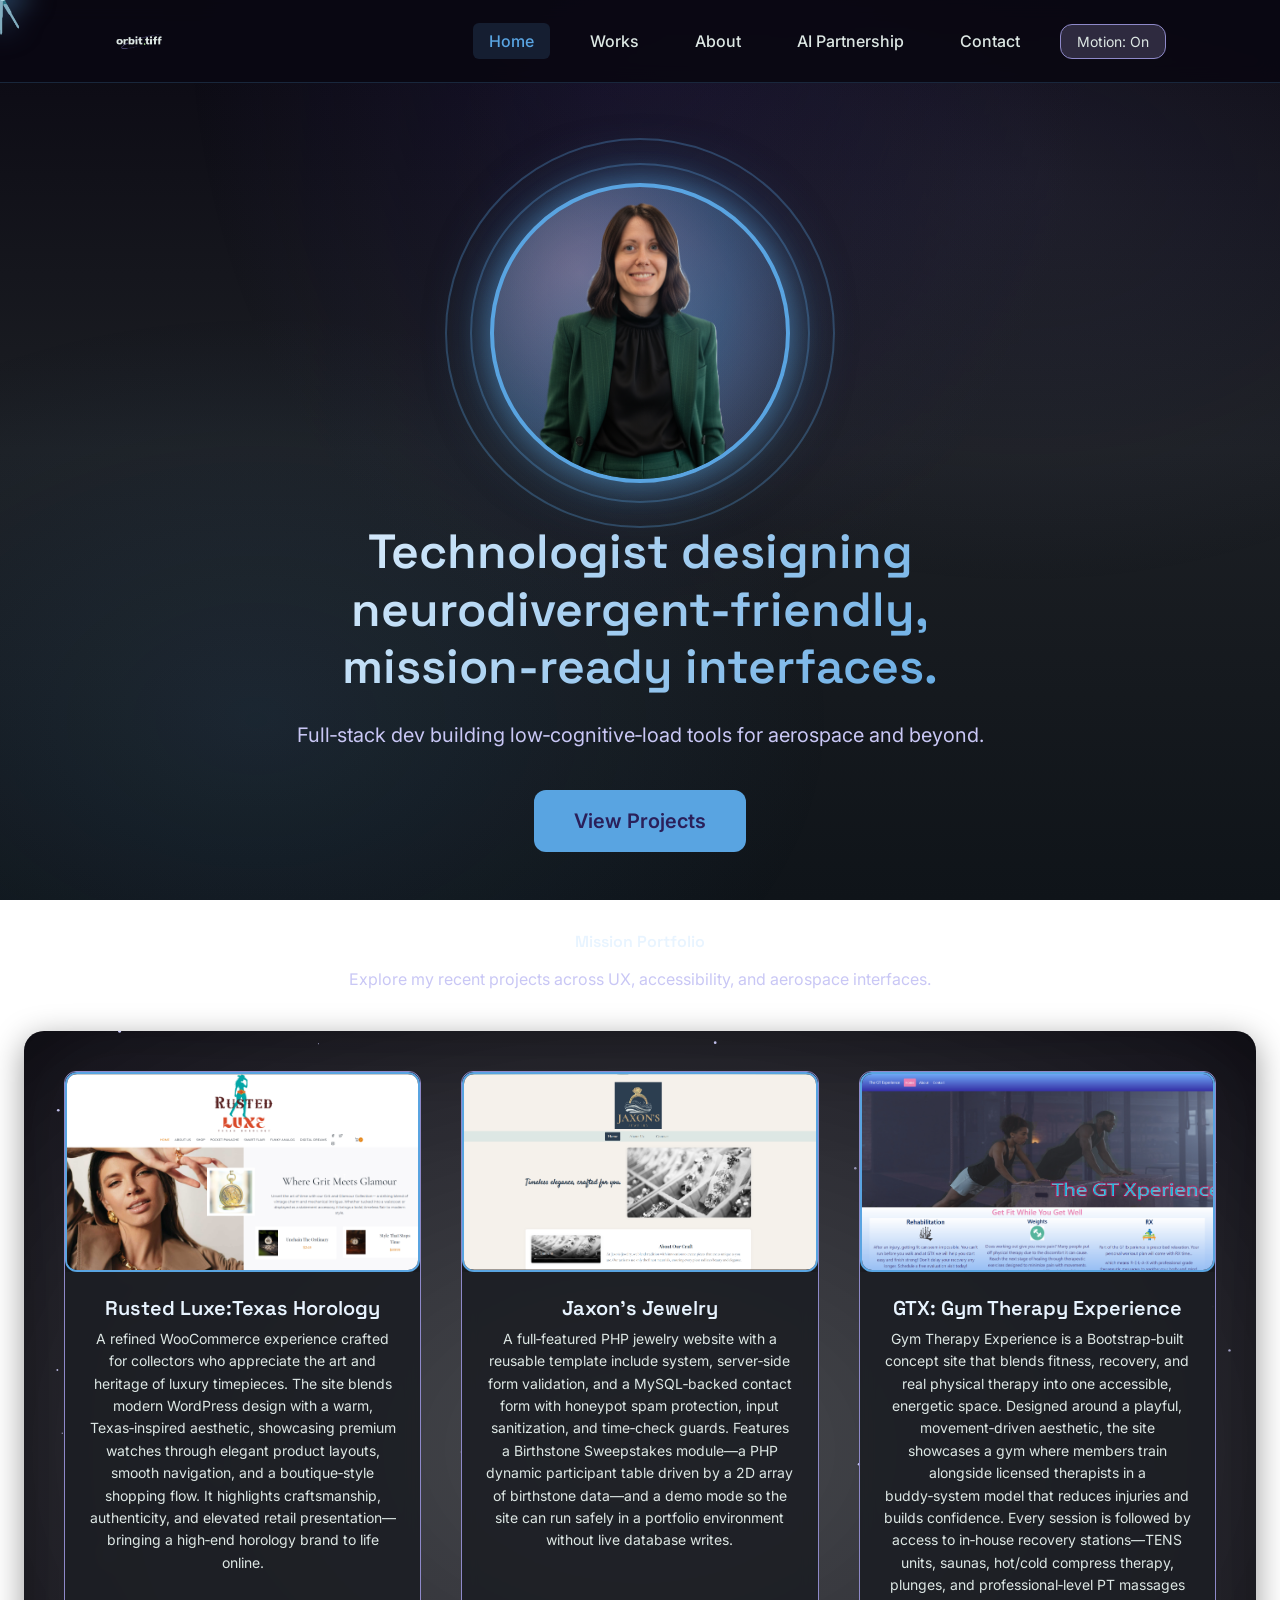
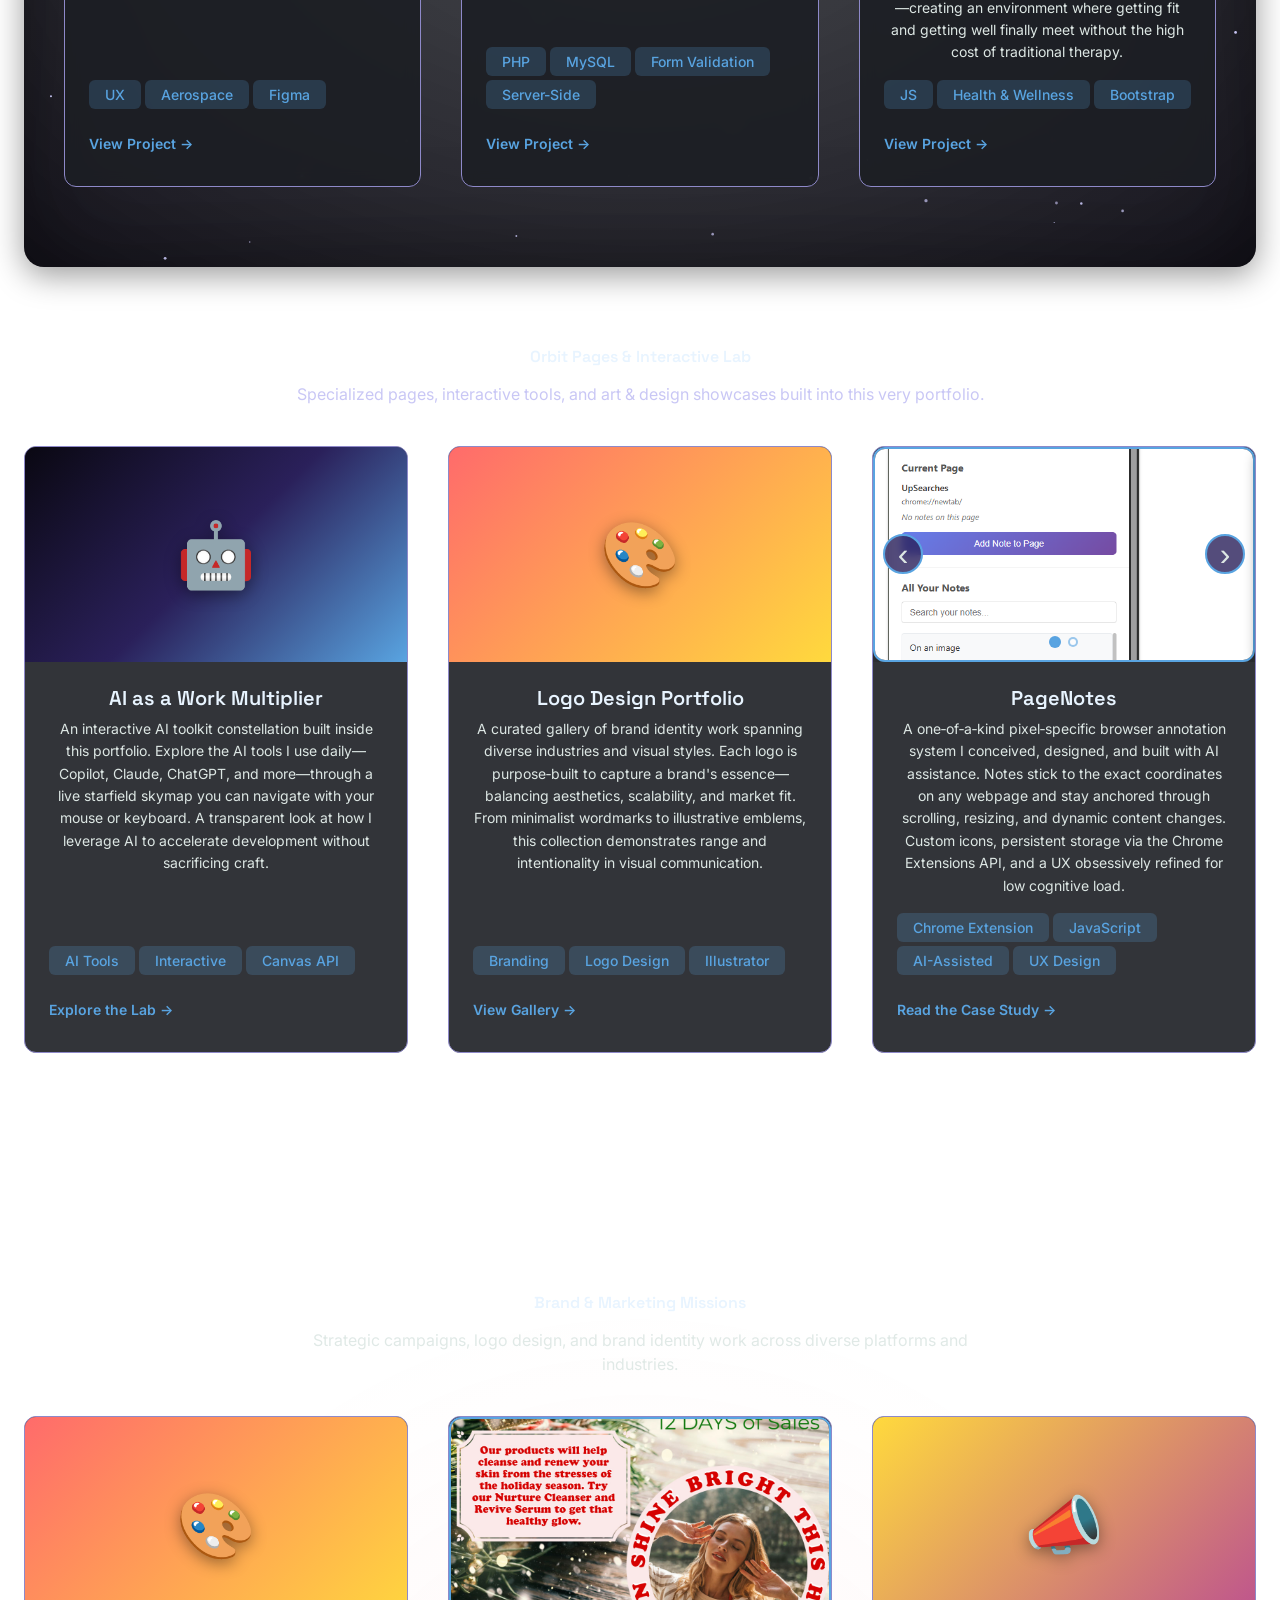
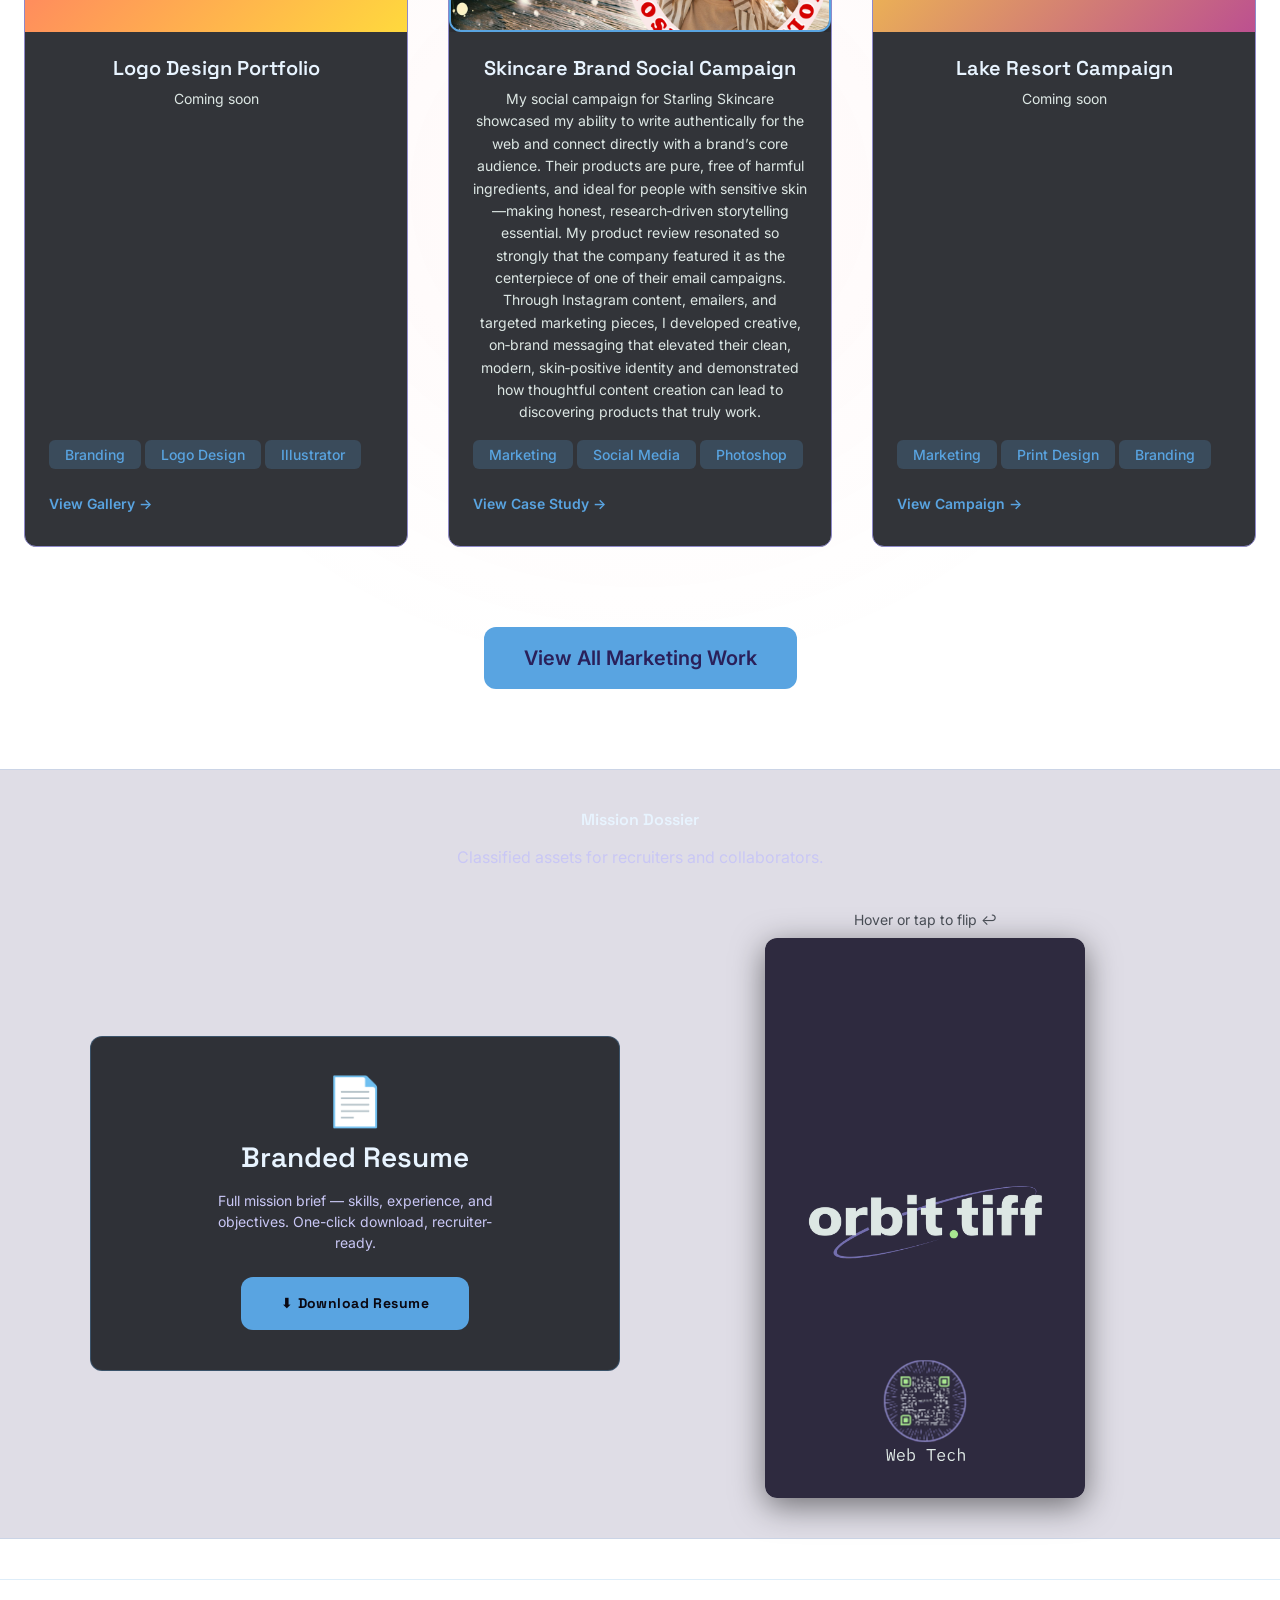
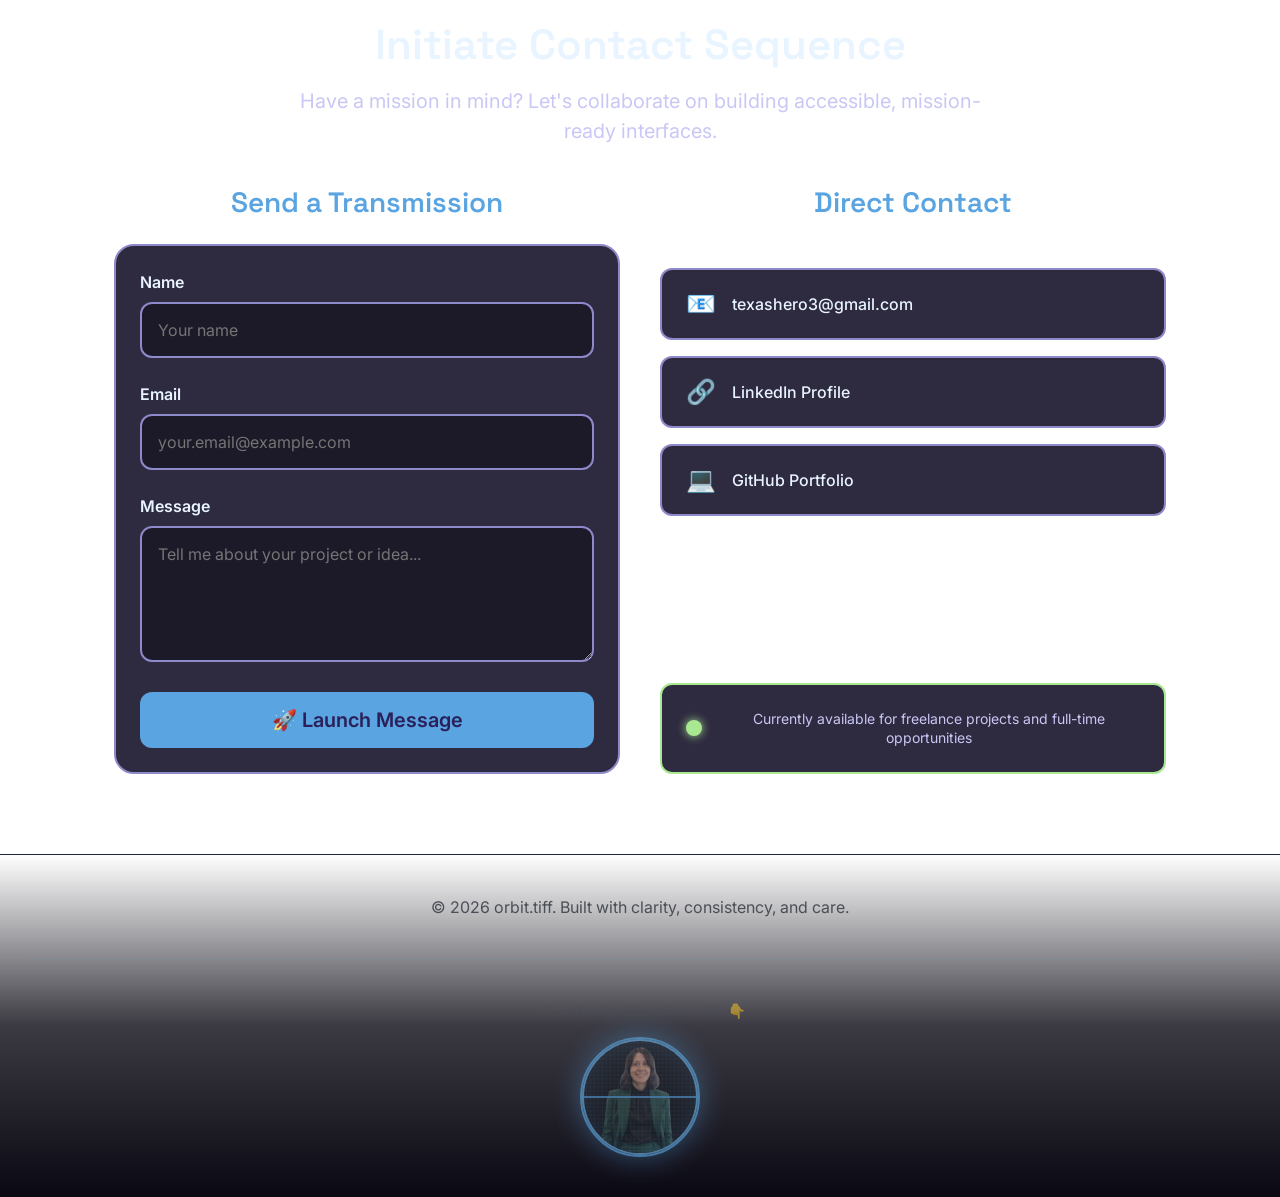
==== index.html @ e97f1795 "Update portfolio: add Jaxon's Jewelry, PageNotes carousel, Mission Dossier, resume & business card, " ====
<!DOCTYPE html>
<html lang="en">
<head>
  <meta charset="UTF-8">
  <meta name="viewport" content="width=device-width, initial-scale=1.0">
  <title>orbit.tiff - Neurodivergent Technologist & Full-Stack Developer</title>
  <meta name="description" content="Mission dashboard portfolio for a neurodivergent technologist designing calm, mission-ready interfaces.">
  
  <!-- Styles -->
  <link rel="stylesheet" href="styles.css">
  
  <!-- Google Fonts -->
  <link rel="preconnect" href="https://fonts.googleapis.com">
  <link rel="preconnect" href="https://fonts.gstatic.com" crossorigin>
  <link href="https://fonts.googleapis.com/css2?family=Inter:wght@400;500;600;700&family=Space+Grotesk:wght@500;600;700&display=swap" rel="stylesheet">
</head>
<body>
  
  <!-- HEADER & NAVIGATION -->
  <header class="site-header">
    <div class="header-container">
      <a href="index.html" class="site-logo">
        <img src="images/logo_transp.png" alt="orbit.tiff logo" class="site-logo-img">
      </a>
      
      <nav class="main-nav" role="navigation" aria-label="Main navigation">
        <ul>
          <li><a href="index.html" class="active">Home</a></li>
          <li><a href="works.html">Works</a></li>
          <li><a href="about.html">About</a></li>
          <li><a href="aiPartnership.html">AI Partnership</a></li>
          <li><a href="#contact">Contact</a></li>
          <li>
            <button class="motion-toggle" id="motionToggle" aria-label="Toggle motion effects">
              Motion: <span id="motionStatus">On</span>
            </button>
          </li>
        </ul>
      </nav>
    </div>
  </header>

  <!-- MAIN CONTENT -->
  <main>
    
    <!-- HERO SECTION -->
    <section class="hero">
      <button 
        class="profile-rocket profile-nebula" 
        id="profileRocket" 
        aria-label="Launch to About page"
        tabindex="0"
      >
        <div class="nebula-bg"></div>
        <div class="orbital-rings">
          <div class="ring ring-1"></div>
          <div class="ring ring-2"></div>
        </div>
        <img 
          src="images/profile_photo.png" 
          alt="orbit.tiff profile" 
          class="profile-image"
        >
      </button>
      
      <h1>Technologist designing neurodivergent-friendly, mission‑ready interfaces.</h1>
      
      <p class="hero-tagline">
        Full‑stack dev building low‑cognitive‑load tools for aerospace and beyond.
      </p>
      
      <a href="#projects" class="cta-button">View Projects</a>
    </section>

    <!-- ROCKET LAUNCH OVERLAY -->
    <div class="launch-overlay" id="launchOverlay" role="dialog" aria-live="polite">
      <div class="mission-patch" id="missionPatch">
        <img src="images/profile_photo.png" alt="Mission patch">
        <div class="rocket-icon">🚀</div>
      </div>
      <div class="countdown-text" id="countdownText">T-minus 5</div>
      <p class="launch-message">Launching to About page...</p>
      <button class="abort-button" id="abortButton" aria-label="Abort launch">
        Abort Launch
      </button>
    </div>

    <!-- PROJECTS SECTION -->
    <section class="projects-section" id="projects">
      <div class="main-content">
        <h2 class="section-title">Mission Portfolio</h2>
        <p class="section-intro">Explore my recent projects across UX, accessibility, and aerospace interfaces.</p>

        <div class="projects-starfield-container">
          <canvas id="starfield-canvas" aria-hidden="true"></canvas>
          
          <div class="projects-grid" role="region" aria-label="Project gallery">
            
            <!-- Project Card 1 -->
            <article class="project-card">
              <div class="project-image-wrapper">
                <a href="https://txdevart.com" target="_blank" rel="noopener noreferrer" aria-label="Visit Rusted Luxe website">
                  <img src="images/projects/rustedLuxe.png" alt="Rusted Luxe Texas Horology website preview" class="project-image">
                </a>
              </div>
              <div class="project-content">
                <h3>Rusted Luxe:Texas Horology </h3>
                <p>A refined WooCommerce experience crafted for collectors who appreciate the art and heritage of luxury timepieces. The site blends modern WordPress design with a warm, Texas‑inspired aesthetic, showcasing premium watches through elegant product layouts, smooth navigation, and a boutique‑style shopping flow. It highlights craftsmanship, authenticity, and elevated retail presentation—bringing a high‑end horology brand to life online.</p>
                <div class="project-tags">
                  <span class="tag">UX</span>
                  <span class="tag">Aerospace</span>
                  <span class="tag">Figma</span>
                </div>
                <a href="https://txdevart.com" class="project-link" target="_blank" rel="noopener noreferrer">View Project →</a>
              </div>
            </article>

            <!-- Project Card 2: Jaxon's Jewelry (JJ) -->
            <!-- TODO: Replace placeholder with screenshot → images/projects/jaxonsJewelry.png once available -->
         
            <article class="project-card">
              <div class="project-image-wrapper">
                <a href="https://txdevart.com/jaxons_jewelry/" target="_blank" rel="noopener noreferrer" aria-label="Visit Jaxon's Jewelry website">
                  <img src="images/projects/jaxons.png" alt="Jaxon's Jewelry website preview" class="project-image">
                </a>
              </div>
              <div class="project-content">
                <h3>Jaxon's Jewelry</h3>
                <p>A full‑featured PHP jewelry website with a reusable template include system, server‑side form validation, and a MySQL‑backed contact form with honeypot spam protection, input sanitization, and time‑check guards. Features a Birthstone Sweepstakes module—a PHP dynamic participant table driven by a 2D array of birthstone data—and a demo mode so the site can run safely in a portfolio environment without live database writes.</p>
                <div class="project-tags">
                  <span class="tag">PHP</span>
                  <span class="tag">MySQL</span>
                  <span class="tag">Form Validation</span>
                  <span class="tag">Server-Side</span>
                </div>
                <a href="https://txdevart.com/jaxons_jewelry/" class="project-link" target="_blank" rel="noopener noreferrer">View Project →</a>
              </div>
            </article>

            <!-- Project Card 3 -->
            <article class="project-card">
              <div class="project-image-wrapper">
                <a href="https://txdevart.com/gym_therapy_experience/" target="_blank" rel="noopener noreferrer" aria-label="Visit GTX Gym Therapy Experience website">
                  <img src="images/projects/GTX.png" alt="GTX Gym Therapy Experience website preview" class="project-image">
                </a>
              </div>
              <div class="project-content">
                <h3>GTX: Gym Therapy Experience</h3>
                <p>Gym Therapy Experience is a Bootstrap‑built concept site that blends fitness, recovery, and real physical therapy into one accessible, energetic space. Designed around a playful, movement‑driven aesthetic, the site showcases a gym where members train alongside licensed therapists in a buddy‑system model that reduces injuries and builds confidence. Every session is followed by access to in‑house recovery stations—TENS units, saunas, hot/cold compress therapy, plunges, and professional‑level PT massages—creating an environment where getting fit and getting well finally meet without the high cost of traditional therapy.</p>
                <div class="project-tags">
                  <span class="tag">JS</span>
                  <span class="tag">Health & Wellness</span>
                  <span class="tag">Bootstrap</span>
                </div>
                <a href="https://txdevart.com/gym_therapy_experience/" class="project-link" target="_blank" rel="noopener noreferrer">View Project →</a>
              </div>
            </article>

          </div>
        </div>
      </div>
    </section>

    <!-- ORBIT PAGES & INTERACTIVE LAB SECTION -->
    <section class="projects-section orbit-pages-section" id="orbit-pages">
      <div class="main-content">
        <h2 class="section-title">Orbit Pages & Interactive Lab</h2>
        <p class="section-intro">Specialized pages, interactive tools, and art & design showcases built into this very portfolio.</p>

        <div class="projects-grid" role="region" aria-label="Orbit pages and interactive features">

          <!-- Orbit Card 1: AI Partnership -->
          <article class="project-card">
            <div class="project-image-wrapper">
              <a href="aiPartnership.html" aria-label="Explore the AI Partnership page">
                <div class="project-placeholder" style="background: linear-gradient(135deg, #0a0812 0%, #2a205a 50%, #59a4e1 100%);">
                  <span class="placeholder-icon">🤖</span>
                </div>
              </a>
            </div>
            <div class="project-content">
              <h3>AI as a Work Multiplier</h3>
              <p>An interactive AI toolkit constellation built inside this portfolio. Explore the AI tools I use daily—Copilot, Claude, ChatGPT, and more—through a live starfield skymap you can navigate with your mouse or keyboard. A transparent look at how I leverage AI to accelerate development without sacrificing craft.</p>
              <div class="project-tags">
                <span class="tag">AI Tools</span>
                <span class="tag">Interactive</span>
                <span class="tag">Canvas API</span>
              </div>
              <a href="aiPartnership.html" class="project-link">Explore the Lab →</a>
            </div>
          </article>

          <!-- Orbit Card 2: Logo Design Gallery -->
          <article class="project-card">
            <div class="project-image-wrapper">
              <a href="logo-gallery.html" aria-label="View Logo Design Portfolio">
                <div class="project-placeholder" style="background: linear-gradient(135deg, #FF6B6B 0%, #FFD93D 100%);">
                  <span class="placeholder-icon">🎨</span>
                </div>
              </a>
            </div>
            <div class="project-content">
              <h3>Logo Design Portfolio</h3>
              <p>A curated gallery of brand identity work spanning diverse industries and visual styles. Each logo is purpose‑built to capture a brand's essence—balancing aesthetics, scalability, and market fit. From minimalist wordmarks to illustrative emblems, this collection demonstrates range and intentionality in visual communication.</p>
              <div class="project-tags">
                <span class="tag">Branding</span>
                <span class="tag">Logo Design</span>
                <span class="tag">Illustrator</span>
              </div>
              <a href="logo-gallery.html" class="project-link">View Gallery →</a>
            </div>
          </article>

          <!-- Orbit Card 3: PageNotes Browser Extension -->
          <article class="project-card">
            <div class="project-image-wrapper">
              <div class="project-carousel" data-carousel="pagenotes">
                <div class="carousel-track">
                  <img src="images/projects/pageNotes.png" alt="PageNotes extension shown active on a webpage" class="project-image">
                  <img src="images/projects/pageNotes2.png" alt="Close-up of a PageNotes sticky annotation icon pinned to a specific location on a page" class="project-image">
                </div>
                <button class="carousel-btn carousel-prev" aria-label="Previous image">‹</button>
                <button class="carousel-btn carousel-next" aria-label="Next image">›</button>
                <div class="carousel-dots">
                  <button class="carousel-dot active" aria-label="Image 1"></button>
                  <button class="carousel-dot" aria-label="Image 2"></button>
                </div>
              </div>
            </div>
            <div class="project-content">
              <h3>PageNotes</h3>
              <p>A one‑of‑a‑kind pixel‑specific browser annotation system I conceived, designed, and built with AI assistance. Notes stick to the exact coordinates on any webpage and stay anchored through scrolling, resizing, and dynamic content changes. Custom icons, persistent storage via the Chrome Extensions API, and a UX obsessively refined for low cognitive load.</p>
              <div class="project-tags">
                <span class="tag">Chrome Extension</span>
                <span class="tag">JavaScript</span>
                <span class="tag">AI-Assisted</span>
                <span class="tag">UX Design</span>
              </div>
              <a href="aiPartnership.html#pagenotes" class="project-link">Read the Case Study →</a>
            </div>
          </article>

        </div>
      </div>
    </section>

    <!-- BRAND & MARKETING MISSIONS SECTION -->
    <section class="projects-section marketing-section" id="marketing">
      <div class="main-content">
        <h2 class="section-title">Brand & Marketing Missions</h2>
        <p class="section-intro">Strategic campaigns, logo design, and brand identity work across diverse platforms and industries.</p>

        <div class="projects-grid" role="region" aria-label="Marketing project showcase">
          
          <!-- Marketing Featured Card 1: Logo Portfolio -->
          <article class="project-card">
            <div class="project-image-wrapper">
              <div class="project-placeholder" style="background: linear-gradient(135deg, #FF6B6B 0%, #FFD93D 100%);">
                <span class="placeholder-icon">🎨</span>
              </div>
            </div>
            <div class="project-content">
              <h3>Logo Design Portfolio</h3>
              <p>Coming soon</p>
              <div class="project-tags">
                <span class="tag">Branding</span>
                <span class="tag">Logo Design</span>
                <span class="tag">Illustrator</span>
              </div>
              <a href="logo-gallery.html" class="project-link">View Gallery →</a>
            </div>
          </article>

          <!-- Marketing Featured Card 2: Skincare Campaign -->
          <article class="project-card">
            <div class="project-image-wrapper">
              <img src="images/marketing/starling.jpg" alt="Skincare Brand Social Campaign preview" class="project-image">
            </div>
            <div class="project-content">
              <h3>Skincare Brand Social Campaign</h3>
              <p>My social campaign for Starling Skincare showcased my ability to write authentically for the web and connect directly with a brand’s core audience. Their products are pure, free of harmful ingredients, and ideal for people with sensitive skin—making honest, research‑driven storytelling essential. My product review resonated so strongly that the company featured it as the centerpiece of one of their email campaigns. Through Instagram content, emailers, and targeted marketing pieces, I developed creative, on‑brand messaging that elevated their clean, modern, skin‑positive identity and demonstrated how thoughtful content creation can lead to discovering products that truly work.
</p>
              <div class="project-tags">
                <span class="tag">Marketing</span>
                <span class="tag">Social Media</span>
                <span class="tag">Photoshop</span>
              </div>
              <a href="works.html#marketing" class="project-link">View Case Study →</a>
            </div>
          </article>

          <!-- Marketing Featured Card 3: Lake Resort Campaign -->
          <article class="project-card">
            <div class="project-image-wrapper">
              <div class="project-placeholder" style="background: linear-gradient(135deg, #FFD93D 0%, #BC5090 100%);">
                <span class="placeholder-icon">📣</span>
              </div>
            </div>
            <div class="project-content">
              <h3>Lake Resort Campaign</h3>
              <p>Coming soon</p>
              <div class="project-tags">
                <span class="tag">Marketing</span>
                <span class="tag">Print Design</span>
                <span class="tag">Branding</span>
              </div>
              <a href="works.html#marketing" class="project-link">View Campaign →</a>
            </div>
          </article>

        </div>

        <div style="text-align: center; margin-top: var(--space-xl);">
          <a href="works.html#marketing" class="cta-button">View All Marketing Work</a>
        </div>
      </div>
    </section>

    <!-- MISSION DOSSIER SECTION -->
    <section class="dossier-section" id="dossier" aria-label="Mission Dossier">
      <div class="dossier-container">
        <h2 class="section-title">Mission Dossier</h2>
        <p class="section-intro">Classified assets for recruiters and collaborators.</p>

        <div class="dossier-grid">

          <!-- Resume Download Card -->
          <div class="dossier-card resume-card">
            <div class="dossier-card-inner">
              <span class="dossier-icon" aria-hidden="true">📄</span>
              <h3>Branded Resume</h3>
              <p>Full mission brief — skills, experience, and objectives. One-click download, recruiter-ready.</p>
              <a
                href="t_morgan_branded_resume.pdf"
                download="T_Morgan_Resume.pdf"
                class="dossier-download-btn"
                aria-label="Download T. Morgan branded resume PDF"
              >
                ⬇ Download Resume
              </a>
            </div>
          </div>

          <!-- Business Card Flip Card -->
          <div class="dossier-card biz-card-wrapper" aria-label="Business card — hover or tap to flip">
            <p class="flip-hint">Hover or tap to flip ↩</p>
            <div class="biz-flip-card" tabindex="0" role="img" aria-label="orbit.tiff business card, front and back">
              <div class="biz-flip-inner">
                <div class="biz-flip-front">
                  <img src="images/front_busiCard.svg" alt="Business card front — orbit.tiff branding" class="biz-card-img">
                </div>
                <div class="biz-flip-back">
                  <img src="images/back_busiCard.svg" alt="Business card back — contact details" class="biz-card-img">
                </div>
              </div>
            </div>
          </div>

        </div>
      </div>
    </section>

    <!-- CONTACT SECTION -->
    <section class="contact-section" id="contact">
      <div class="contact-container">
        <h2>Initiate Contact Sequence</h2>
        <p class="contact-intro">
          Have a mission in mind? Let's collaborate on building accessible, mission-ready interfaces.
        </p>

        <div class="contact-methods">
          <!-- Contact Form -->
          <div class="contact-form-wrapper">
            <h3>Send a Transmission</h3>
            <form class="contact-form" id="contactForm">
              <div class="form-group">
                <label for="name">Name</label>
                <input 
                  type="text" 
                  id="name" 
                  name="name" 
                  required 
                  placeholder="Your name"
                  aria-required="true"
                >
              </div>

              <div class="form-group">
                <label for="email">Email</label>
                <input 
                  type="email" 
                  id="email" 
                  name="email" 
                  required 
                  placeholder="your.email@example.com"
                  aria-required="true"
                >
              </div>

              <div class="form-group">
                <label for="message">Message</label>
                <textarea 
                  id="message" 
                  name="message" 
                  rows="5" 
                  required 
                  placeholder="Tell me about your project or idea..."
                  aria-required="true"
                ></textarea>
              </div>

              <button type="submit" class="contact-submit">
                🚀 Launch Message
              </button>
            </form>
          </div>

          <!-- Direct Contact -->
          <div class="contact-direct">
            <h3>Direct Contact</h3>
            <div class="contact-links">
              <a href="mailto:texashero3@gmail.com" class="contact-link">
                <span class="contact-icon">📧</span>
                <span class="contact-label">texashero3@gmail.com</span>
              </a>
              <a href="https://www.linkedin.com/in/tiffanymorganhill" class="contact-link" target="_blank" rel="noopener">
                <span class="contact-icon">🔗</span>
                <span class="contact-label">LinkedIn Profile</span>
              </a>
              <a href="https://github.com/TiffanyApril-Dev/" class="contact-link" target="_blank" rel="noopener">
                <span class="contact-icon">💻</span>
                <span class="contact-label">GitHub Portfolio</span>
              </a>
            </div>

            <div class="availability-status">
              <div class="status-indicator"></div>
              <p>Currently available for freelance projects and full-time opportunities</p>
            </div>
          </div>
        </div>
      </div>
    </section>

    <!-- TELESCOPE FOLLOWER -->
    <div class="telescope-follower" id="telescopeFollower" aria-hidden="true">
      🔭
    </div>

    <!-- PROJECT CARD POPUP -->
    <div class="popup-overlay" id="popupOverlay"></div>
    <div class="project-card-popup" id="projectCardPopup" role="dialog" aria-modal="true">
      <button class="popup-close" id="popupClose" aria-label="Close popup">×</button>
      <span class="popup-icon" id="popupIcon">🚀</span>
      <h2 class="popup-title" id="popupTitle">Project Title</h2>
      <p class="popup-meta" id="popupMeta">Role • Timeline</p>
      <p class="popup-description" id="popupDescription">Project description goes here.</p>
      <div class="popup-tags" id="popupTags"></div>
      <a href="#" class="popup-cta" id="popupCTA">View Full Case Study →</a>
    </div>

  </main>

  <!-- FOOTER -->
  <footer class="site-footer">
    <p>&copy; 2026 orbit.tiff. Built with clarity, consistency, and care.</p>
    
    <!-- Easter Egg: Holographic Profile -->
    <div class="easter-egg-container">
      <p class="easter-egg-hint">click the signal to take a ride 👇</p>
      <button 
        class="profile-rocket profile-hologram easter-egg-profile" 
        id="easterEggProfile"
        aria-label="Hidden holographic profile"
        title="Holographic mode activated"
      >
        <div class="holo-grid"></div>
        <div class="scan-lines"></div>
        <img src="images/profile_photo.png" alt="orbit.tiff holographic mode" class="profile-image">
        <div class="holo-glitch"></div>
      </button>
    </div>
  </footer>

  <!-- JavaScript -->
  <script src="script.js"></script>
  
</body>
</html>
---- styles.css ----
/* ===========================================
   ORBIT.TIFF PORTFOLIO - MAIN STYLES
   Mission Dashboard Theme
   =========================================== */

/* --- DESIGN TOKENS (CSS Custom Properties) --- */
:root {
  /* Colors */
  --color-bg: #2a205a;
  --color-bg-secondary: #2e2a3f;
  --color-surface: #2e2a3f;
  --color-text: #dde7e4;
  --color-text-muted: #4a4f57;
  --color-accent-primary: #59a4e1;
  --color-accent-secondary: #8e89c9;
  --color-starlight: #c9c7f5;
  --color-highlight: #e8f4ff;
  --color-pop-success: #a8e890;
  --color-pop-attention: #c9ff7a;

  /* Typography */
  --font-body: Inter, system-ui, -apple-system, 'Segoe UI', Roboto, 'Helvetica Neue', Arial, sans-serif;
  --font-heading: 'Space Grotesk', 'Sora', Inter, system-ui, sans-serif;
  --font-size-body: 16px;
  --font-size-sm: 14px;
  --font-size-lg: 20px;
  --font-size-h1: 48px;
  --font-size-h2: 42px;
  --font-size-h3: 28px;
  --line-height-body: 1.5;
  --line-height-heading: 1.2;

  /* Spacing */
  --space-xs: 4px;
  --space-sm: 8px;
  --space-md: 16px;
  --space-lg: 24px;
  --space-xl: 40px;

  /* Border Radius */
  --radius-sm: 6px;
  --radius-md: 12px;
  --radius-lg: 20px;
  /* Motion */
  --duration-fast: 150ms;
  --duration-medium: 300ms;

  /* Layout */
  --max-content-width: 1100px;
}

/* --- RESET & BASE STYLES --- */
*, *::before, *::after {
  box-sizing: border-box;
  margin: 0;
  padding: 0;
}

html {
  font-size: 16px;
  scroll-behavior: smooth;
}

body {
  font-family: var(--font-body);
  font-size: var(--font-size-body);
  line-height: var(--line-height-body);
  color: var(--color-text);
  background: linear-gradient(180deg, #0a0812 0%, #1c1f24 50%, #0f1419 100%);
  background-attachment: fixed;
  min-height: 100vh;
  overflow-x: hidden;
  position: relative;
}

body::before {
  content: '';
  position: fixed;
  top: 0;
  left: 0;
  width: 100%;
  height: 100%;
  background: radial-gradient(ellipse at center top, rgba(42, 32, 90, 0.3) 0%, transparent 50%),
              radial-gradient(ellipse at 20% 80%, rgba(89, 164, 225, 0.1) 0%, transparent 40%),
              radial-gradient(ellipse at 80% 20%, rgba(142, 137, 201, 0.1) 0%, transparent 40%);
  pointer-events: none;
  z-index: -1;
}

/* --- TYPOGRAPHY --- */
h1, h2, h3, h4, h5, h6 {
  text-align: center;
  font-family: var(--font-heading);
  line-height: var(--line-height-heading);
  font-weight: 600;
  margin-bottom: var(--space-md);
}

h1 { font-size: var(--font-size-h1); }
h2 { font-size: var(--font-size-h2); }
h3 { font-size: var(--font-size-h3); }

p {
  text-align: center;
  margin-bottom: var(--space-md);
}
.hero-tagline {
  font-size: var(--font-size-lg);
  color: var(--color-starlight);
  max-width: 700px;
  margin: 0 auto var(--space-xl);  /* Changed from just margin-bottom */
}

a {
  color: var(--color-accent-primary);
  text-decoration: none;
  transition: color var(--duration-fast) ease;
}

a:hover {
  color: var(--color-highlight);
}

a:focus-visible {
  outline: 2px solid var(--color-accent-primary);
  outline-offset: 4px;
  border-radius: var(--radius-sm);
}

/* --- HEADER & NAVIGATION --- */
.site-header {
  position: sticky;
  top: 0;
  z-index: 100;
  background: rgba(10, 8, 18, 0.95);
  backdrop-filter: blur(10px);
  border-bottom: 1px solid rgba(89, 164, 225, 0.2);
  padding: var(--space-md) 0;
}

.header-container {
  max-width: var(--max-content-width);
  margin: 0 auto;
  padding: 0 var(--space-lg);
  display: flex;
  justify-content: space-between;
  align-items: center;
}

.site-logo {
  font-family: var(--font-heading);
  font-size: var(--font-size-lg);
  font-weight: 700;
  color: var(--color-highlight);
  display: flex;
  align-items: center;
  gap: var(--space-sm);
}

.site-logo-img {
  height: 50px;
  width: auto;
  display: block;
}

.main-nav ul {
  list-style: none;
  display: flex;
  gap: var(--space-lg);
  align-items: center;
}

.main-nav a {
  color: var(--color-text);
  font-weight: 500;
  padding: var(--space-sm) var(--space-md);
  border-radius: var(--radius-sm);
  transition: all var(--duration-fast) ease;
}

.main-nav a:hover {
  background: rgba(89, 164, 225, 0.1);
  color: var(--color-accent-primary);
}

.main-nav a.active {
  color: var(--color-accent-primary);
  background: rgba(89, 164, 225, 0.15);
}

/* Motion Toggle Button */
.motion-toggle {
  background: var(--color-surface);
  border: 1px solid var(--color-accent-secondary);
  color: var(--color-text);
  padding: var(--space-sm) var(--space-md);
  border-radius: var(--radius-md);
  cursor: pointer;
  font-size: var(--font-size-sm);
  font-family: var(--font-body);
  transition: all var(--duration-fast) ease;
}

.motion-toggle:hover {
  background: var(--color-accent-secondary);
  color: var(--color-highlight);
}

.motion-toggle:focus-visible {
  outline: 2px solid var(--color-accent-primary);
  outline-offset: 2px;
}

/* --- MAIN CONTENT CONTAINER --- */
.main-content {
  max-width: var(--max-content-width);
  margin: 0 auto;
  padding: 0 var(--space-lg);
}

/* --- HERO SECTION --- */
.hero {
  min-height: 80vh;
  display: flex;
  flex-direction: column;
  align-items: center;
  justify-content: center;
  text-align: center;
  padding: calc(var(--space-xl) * 2.5) var(--space-lg) var(--space-xl);
  position: relative;
}

/* Base Profile Rocket Styles */
.profile-rocket {
  position: relative;
  cursor: pointer;
  margin-bottom: var(--space-xl);
  transition: transform var(--duration-medium) ease;
  background: none;
  border: none;
  padding: 0;
  width: 300px;
  height: 300px;
  display: flex;
  align-items: center;
  justify-content: center;
}

.profile-rocket:hover {
  transform: scale(1.05);
}

.profile-rocket:focus-visible {
  outline: 3px solid var(--color-accent-primary);
  outline-offset: 8px;
  border-radius: 50%;
}

.profile-image {
  width: 300px;
  height: 300px;
  border-radius: 50%;
  border: 4px solid var(--color-accent-primary);
  box-shadow: 0 0 30px rgba(89, 164, 225, 0.4);
  object-fit: cover;
  position: relative;
  z-index: 2;
}

/* --- OPTION A: SPACE NEBULA --- */
.profile-nebula {
  background: radial-gradient(circle, rgba(89, 164, 225, 0.3) 0%, rgba(142, 137, 201, 0.2) 50%, transparent 100%);
  border-radius: 50%;
  box-shadow: 0 0 60px rgba(89, 164, 225, 0.5);
}

.nebula-bg {
  position: absolute;
  width: 100%;
  height: 100%;
  border-radius: 50%;
  background: radial-gradient(circle at 30% 30%, rgba(201, 199, 245, 0.4), rgba(89, 164, 225, 0.3), transparent);
  animation: nebulaPulse 4s ease-in-out infinite;
  z-index: 1;
}

@keyframes nebulaPulse {
  0%, 100% { opacity: 0.6; transform: scale(1); }
  50% { opacity: 0.9; transform: scale(1.1); }
}

.orbital-rings {
  position: absolute;
  width: 100%;
  height: 100%;
  z-index: 1;
}

.ring {
  position: absolute;
  border: 2px solid rgba(89, 164, 225, 0.3);
  border-radius: 50%;
  animation: orbitRotate 8s linear infinite;
}

.ring-1 {
  width: 340px;
  height: 340px;
  top: 50%;
  left: 50%;
  transform: translate(-50%, -50%);
}

.ring-2 {
  width: 390px;
  height: 390px;
  top: 50%;
  left: 50%;
  transform: translate(-50%, -50%);
  animation-duration: 12s;
  animation-direction: reverse;
}

@keyframes orbitRotate {
  from { transform: translate(-50%, -50%) rotate(0deg); }
  to { transform: translate(-50%, -50%) rotate(360deg); }
}

body.reduce-motion .ring,
body.reduce-motion .nebula-bg {
  animation: none;
}

/* --- LEGACY OPTIONS (kept for potential future use) --- */
/* --- OPTION B: MISSION PATCH --- */
.profile-patch {
  background: linear-gradient(135deg, var(--color-bg-secondary), var(--color-bg));
  border-radius: 50%;
  border: 3px solid var(--color-accent-primary);
  box-shadow: 0 0 40px rgba(89, 164, 225, 0.4), inset 0 0 30px rgba(0, 0, 0, 0.5);
}

.patch-outer-ring {
  position: absolute;
  width: 240px;
  height: 240px;
  border: 6px double var(--color-accent-secondary);
  border-radius: 50%;
  top: 50%;
  left: 50%;
  transform: translate(-50%, -50%);
  z-index: 1;
}

.patch-text-top,
.patch-text-bottom {
  position: absolute;
  font-family: var(--font-heading);
  font-weight: 700;
  font-size: 14px;
  letter-spacing: 4px;
  color: var(--color-accent-primary);
}

.patch-text-top {
  top: 15px;
  left: 50%;
  transform: translateX(-50%);
}

.patch-text-bottom {
  bottom: 15px;
  left: 50%;
  transform: translateX(-50%);
}

.patch-stars {
  position: absolute;
  width: 100%;
  top: 50%;
  left: 50%;
  transform: translate(-50%, -50%);
  font-size: 20px;
  color: var(--color-starlight);
  z-index: 1;
  display: flex;
  justify-content: space-around;
  padding: 0 20px;
}

/* --- OPTION C: ROCKET COMPOSITE --- */
.profile-rocket-composite {
  background: transparent;
}

.rocket-flames {
  position: absolute;
  bottom: -30px;
  font-size: 40px;
  z-index: 1;
  animation: flameFlicker 0.2s ease-in-out infinite alternate;
}

@keyframes flameFlicker {
  0% { transform: scale(1) translateY(0); opacity: 1; }
  100% { transform: scale(1.1) translateY(-5px); opacity: 0.8; }
}

.star-trail {
  position: absolute;
  top: -30px;
  right: -30px;
  font-size: 24px;
  animation: trailFloat 3s ease-in-out infinite;
  z-index: 1;
}

@keyframes trailFloat {
  0%, 100% { transform: translateY(0); opacity: 0.6; }
  50% { transform: translateY(-20px); opacity: 1; }
}

.rocket-body {
  position: absolute;
  bottom: -20px;
  right: -20px;
  font-size: 50px;
  z-index: 3;
  filter: drop-shadow(0 4px 8px rgba(0, 0, 0, 0.5));
  animation: rocketBob 2s ease-in-out infinite;
}

@keyframes rocketBob {
  0%, 100% { transform: translateY(0) rotate(-15deg); }
  50% { transform: translateY(-10px) rotate(-10deg); }
}

body.reduce-motion .rocket-flames,
body.reduce-motion .star-trail,
body.reduce-motion .rocket-body {
  animation: none;
}

/* --- OPTION D: HOLOGRAPHIC --- */
.profile-hologram {
  background: rgba(28, 31, 36, 0.8);
  border-radius: 50%;
  border: 2px solid var(--color-accent-primary);
  box-shadow: 0 0 30px rgba(89, 164, 225, 0.6), inset 0 0 30px rgba(89, 164, 225, 0.2);
  overflow: hidden;
}

.profile-hologram .profile-image {
  opacity: 0.9;
  mix-blend-mode: screen;
}

.holo-grid {
  position: absolute;
  width: 100%;
  height: 100%;
  background-image: 
    repeating-linear-gradient(0deg, rgba(89, 164, 225, 0.1) 0px, transparent 1px, transparent 4px),
    repeating-linear-gradient(90deg, rgba(89, 164, 225, 0.1) 0px, transparent 1px, transparent 4px);
  background-size: 8px 8px;
  z-index: 1;
  animation: gridScroll 20s linear infinite;
}

@keyframes gridScroll {
  0% { background-position: 0 0; }
  100% { background-position: 8px 8px; }
}

.scan-lines {
  position: absolute;
  width: 100%;
  height: 100%;
  background: repeating-linear-gradient(
    180deg,
    rgba(89, 164, 225, 0.05) 0px,
    transparent 2px,
    transparent 4px
  );
  z-index: 3;
  animation: scanMove 4s linear infinite;
}

@keyframes scanMove {
  0% { transform: translateY(0); }
  100% { transform: translateY(4px); }
}

.holo-glitch {
  position: absolute;
  width: 100%;
  height: 2px;
  background: rgba(89, 164, 225, 0.8);
  z-index: 4;
  animation: glitchScan 3s ease-in-out infinite;
}

@keyframes glitchScan {
  0%, 100% { top: 0; opacity: 0; }
  10% { opacity: 1; }
  50% { top: 100%; opacity: 1; }
  60% { opacity: 0; }
}

body.reduce-motion .holo-grid,
body.reduce-motion .scan-lines,
body.reduce-motion .holo-glitch {
  animation: none;
}

.hero h1 {
  max-width: 800px;
  margin-bottom: var(--space-lg);
  background: linear-gradient(135deg, var(--color-highlight), var(--color-accent-primary));
  -webkit-background-clip: text;
  background-clip: text;
  -webkit-text-fill-color: transparent;
}

.hero-tagline {
  font-size: var(--font-size-lg);
  color: var(--color-starlight);
  max-width: 700px;
  margin-bottom: var(--space-xl);
}

.cta-button {
  display: inline-block;
  background: var(--color-accent-primary);
  color: var(--color-bg);
  padding: var(--space-md) var(--space-xl);
  border-radius: var(--radius-md);
  font-weight: 600;
  font-size: var(--font-size-lg);
  transition: all var(--duration-medium) ease;
  border: none;
  cursor: pointer;
  text-decoration: none;
}

.cta-button:hover {
  background: var(--color-highlight);
  transform: translateY(-2px);
  box-shadow: 0 8px 20px rgba(89, 164, 225, 0.3);
}

.cta-button:focus-visible {
  outline: 3px solid var(--color-pop-attention);
  outline-offset: 4px;
}

/* --- ROCKET LAUNCH OVERLAY --- */
.launch-overlay {
  position: fixed;
  top: 0;
  left: 0;
  width: 100%;
  height: 100%;
  background: rgba(26, 31, 36, 0.95);
  z-index: 200;
  display: none;
  align-items: center;
  justify-content: center;
  flex-direction: column;
}

.launch-overlay.active {
  display: flex;
}

.mission-patch {
  width: 340px;
  height: 340px;
  border-radius: 50%;
  border: 6px solid var(--color-accent-primary);
  background: var(--color-surface);
  display: flex;
  flex-direction: column;
  align-items: center;
  justify-content: center;
  position: relative;
  box-shadow: 0 0 50px rgba(89, 164, 225, 0.6);
  margin-bottom: var(--space-xl);
}

.mission-patch img {
  width: 180px;
  height: 180px;
  border-radius: 50%;
  object-fit: cover;
  margin-bottom: var(--space-md);
}

.rocket-icon {
  font-size: 48px;
  position: absolute;
  bottom: -20px;
}

.countdown-text {
  color: var(--color-highlight);
  font-size: var(--font-size-h2);
  font-weight: 700;
  margin-top: var(--space-lg);
}

.launch-message {
  color: var(--color-starlight);
  font-size: var(--font-size-lg);
  margin-top: var(--space-md);
  text-align: center;
}

.abort-button {
  margin-top: var(--space-xl);
  background: rgba(255, 68, 68, 0.2);
  border: 2px solid rgba(255, 68, 68, 0.6);
  color: var(--color-highlight);
  padding: var(--space-md) var(--space-xl);
  border-radius: var(--radius-md);
  font-size: var(--font-size-body);
  font-weight: 600;
  cursor: pointer;
  font-family: var(--font-body);
  transition: all var(--duration-fast) ease;
}

.abort-button:hover {
  background: rgba(255, 68, 68, 0.4);
  border-color: rgba(255, 68, 68, 0.9);
  transform: scale(1.05);
}

.abort-button:focus-visible {
  outline: 3px solid rgba(255, 68, 68, 0.8);
  outline-offset: 4px;
}

/* Rocket Launch Animation */
@keyframes liftoff {
  0% {
    transform: translateY(0) scale(1);
    opacity: 1;
  }
  50% {
    transform: translateY(-30vh) scale(0.8);
    opacity: 0.8;
  }
  100% {
    transform: translateY(-100vh) scale(0.3);
    opacity: 0;
  }
}

.mission-patch.launching {
  animation: liftoff 3s ease-in forwards;
}

/* --- SKY MAP SECTION --- */
/* ===================
   PROJECTS SECTION (3x3 Grid with Starfield)
   =================== */

.projects-section {
  padding: var(--space-xl) 0;
  position: relative;
}

.projects-section .main-content {
  max-width: 1600px;
}

.section-title {
  font-family: var(--font-heading);
  font-size: var(--font-size-xxl);
  color: var(--color-highlight);
  text-align: center;
  margin-bottom: var(--space-md);
}

.section-intro {
  text-align: center;
  color: var(--color-starlight);
  font-size: var(--font-size-md);
  margin-bottom: var(--space-xl);
  max-width: 700px;
  margin-left: auto;
  margin-right: auto;
}

.projects-starfield-container {
  position: relative;
  background: radial-gradient(ellipse at center, rgba(28, 31, 36, 0.8) 0%, rgba(10, 8, 18, 0.95) 100%);
  border-radius: var(--radius-lg);
  overflow: hidden;
  padding: var(--space-xl);
  box-shadow: inset 0 0 100px rgba(0, 0, 0, 0.5), 0 8px 32px rgba(0, 0, 0, 0.4);
  min-height: 800px;
}

#starfield-canvas {
  position: absolute;
  top: 0;
  left: 0;
  width: 100%;
  height: 100%;
  pointer-events: none;
  z-index: 1;
}

.projects-grid {
  position: relative;
  z-index: 2;
  display: grid;
  grid-template-columns: repeat(auto-fit, minmax(360px, 1fr));
  gap: var(--space-lg);
  max-width: 1300px;
  width: 100%;
  margin: 0 auto;
  justify-items: center;
}

/* Project Card */
.project-card {
  background: rgba(28, 31, 36, 0.9);
  border: 1px solid var(--color-accent-secondary);
  border-radius: var(--radius-md);
  overflow: hidden;
  transition: all var(--duration-medium) ease;
  backdrop-filter: blur(8px);
  display: flex;
  flex-direction: column;
  width: 100%;
  max-width: 420px;
}

.project-card:hover {
  transform: translateY(-8px);
  border-color: var(--color-accent-primary);
  box-shadow: 0 12px 32px rgba(89, 164, 225, 0.3), 0 0 20px rgba(89, 164, 225, 0.2);
}

.project-card:focus-within {
  outline: 2px solid var(--color-accent-primary);
  outline-offset: 4px;
}

.project-image-wrapper {
  width: 100%;
  aspect-ratio: 16 / 9;
  overflow: hidden;
  position: relative;
}

.project-placeholder {
  width: 100%;
  height: 100%;
  display: flex;
  align-items: center;
  justify-content: center;
  position: relative;
}

.placeholder-icon {
  font-size: 4rem;
  filter: drop-shadow(0 4px 12px rgba(0, 0, 0, 0.5));
}

.project-content {
  padding: var(--space-lg);
  display: flex;
  flex-direction: column;
  flex-grow: 1;
}

.project-content h3 {
  font-family: var(--font-heading);
  font-size: var(--font-size-lg);
  color: var(--color-highlight);
  margin-bottom: var(--space-sm);
}

.project-content p {
  color: var(--color-text);
  font-size: var(--font-size-sm);
  line-height: 1.6;
  margin-bottom: var(--space-md);
  flex-grow: 1;
}

.project-tags {
  display: flex;
  flex-wrap: wrap;
  gap: var(--space-xs);
  margin-bottom: var(--space-md);
}

.project-link {
  display: inline-flex;
  align-items: center;
  gap: var(--space-xs);
  color: var(--color-accent-primary);
  font-weight: 600;
  font-size: var(--font-size-sm);
  text-decoration: none;
  transition: all var(--duration-fast) ease;
  align-self: flex-start;
  padding: var(--space-sm) 0;
}

.project-link:hover {
  color: var(--color-highlight);
  gap: var(--space-sm);
}

.project-link:focus-visible {
  outline: 2px solid var(--color-accent-primary);
  outline-offset: 4px;
  border-radius: var(--radius-sm);
}

/* Responsive Grid */
@media (max-width: 900px) {
  .projects-grid {
    grid-template-columns: repeat(2, 1fr);
  }
}

@media (max-width: 768px) {
  .projects-grid {
    grid-template-columns: 1fr;
  }
  
  .projects-starfield-container {
    padding: var(--space-md);
  }
}

/* OLD SKY MAP STYLES - DEPRECATED */
.sky-map-section {
  padding: var(--space-xl) 0;
  position: relative;
}

.guided-storyline {
  background: rgba(28, 31, 36, 0.7);
  border: 1px solid var(--color-accent-secondary);
  border-radius: var(--radius-md);
  padding: var(--space-md) var(--space-lg);
  text-align: center;
  margin-bottom: var(--space-xl);
  color: var(--color-starlight);
  backdrop-filter: blur(8px);
}

.sky-map-container {
  position: relative;
  min-height: 600px;
  background: radial-gradient(ellipse at center, rgba(28, 31, 36, 0.8) 0%, rgba(10, 8, 18, 0.95) 100%);
  border-radius: var(--radius-lg);
  overflow: hidden;
  padding: var(--space-xl);
  box-shadow: inset 0 0 100px rgba(0, 0, 0, 0.5), 0 8px 32px rgba(0, 0, 0, 0.4);
}

#starfield-canvas {
  position: absolute;
  top: 0;
  left: 0;
  width: 100%;
  height: 100%;
  pointer-events: none;
}

.stars-container {
  position: relative;
  width: 100%;
  height: 100%;
  min-height: 500px;
}

/* Project Star Buttons */
.project-star {
  position: absolute;
  background: none;
  border: none;
  cursor: pointer;
  padding: 0;
  transition: all var(--duration-medium) ease;
}

.star-icon {
  width: 40px;
  height: 40px;
  fill: var(--color-starlight);
  filter: drop-shadow(0 0 8px rgba(201, 199, 245, 0.6));
  transition: all var(--duration-medium) ease;
}

.project-star:hover .star-icon,
.project-star:focus-visible .star-icon {
  fill: var(--color-highlight);
  filter: drop-shadow(0 0 16px rgba(232, 244, 255, 0.9));
  transform: scale(1.3);
}

.project-star:focus-visible {
  outline: 2px solid var(--color-accent-primary);
  outline-offset: 6px;
  border-radius: 50%;
}

/* Star Tooltip - Hidden when telescope is active */
.star-tooltip {
  position: absolute;
  bottom: 100%;
  left: 50%;
  transform: translateX(-50%) translateY(-10px);
  background: var(--color-surface);
  border: 1px solid var(--color-accent-primary);
  border-radius: var(--radius-md);
  padding: var(--space-sm) var(--space-md);
  white-space: nowrap;
  opacity: 0;
  pointer-events: none;
  transition: opacity var(--duration-fast) ease;
  font-size: var(--font-size-sm);
  color: var(--color-text);
  box-shadow: 0 4px 12px rgba(0, 0, 0, 0.3);
  display: none; /* Hidden in favor of card popup */
}

.tooltip-title {
  font-weight: 600;
  color: var(--color-highlight);
  display: block;
  margin-bottom: var(--space-xs);
}

.tooltip-description {
  color: var(--color-starlight);
  font-size: var(--font-size-sm);
}

/* --- TELESCOPE CUSTOM CURSOR --- */
body {
  cursor: none; /* Hide default cursor */
}

/* Show default cursor on interactive elements for accessibility */
a, button, input, textarea, select {
  cursor: pointer;
}

.telescope-follower {
  position: fixed;
  width: 80px;
  height: 80px;
  pointer-events: none;
  z-index: 9999;
  transform: translate(-50%, -50%);
  transition: transform 0.08s ease-out;
  font-size: 60px;
  display: flex;
  align-items: center;
  justify-content: center;
  filter: drop-shadow(0 4px 12px rgba(89, 164, 225, 0.5));
  opacity: 1;
}

.telescope-follower.active {
  transform: translate(-50%, -50%) scale(1.2);
}

body.reduce-motion .telescope-follower {
  transition: none;
}

/* --- PROJECT CARD POPUP --- */
.project-card-popup {
  position: fixed;
  top: 50%;
  left: 50%;
  transform: translate(-50%, -50%) scale(0.9);
  background: var(--color-surface);
  border: 2px solid var(--color-accent-primary);
  border-radius: var(--radius-lg);
  padding: var(--space-xl);
  max-width: 500px;
  width: 90%;
  box-shadow: 0 20px 60px rgba(0, 0, 0, 0.5);
  z-index: 250;
  opacity: 0;
  pointer-events: none;
  transition: all var(--duration-medium) ease;
}

.project-card-popup.visible {
  opacity: 1;
  transform: translate(-50%, -50%) scale(1);
  pointer-events: auto;
}

body.reduce-motion .project-card-popup {
  transition: opacity var(--duration-fast) ease;
}

body.reduce-motion .project-card-popup.visible {
  transform: translate(-50%, -50%) scale(1);
}

.popup-overlay {
  position: fixed;
  top: 0;
  left: 0;
  width: 100%;
  height: 100%;
  background: rgba(26, 31, 36, 0.85);
  backdrop-filter: blur(4px);
  z-index: 200;
  opacity: 0;
  pointer-events: none;
  transition: opacity var(--duration-medium) ease;
}

.popup-overlay.visible,
.popup-overlay.active {
  opacity: 1;
  pointer-events: auto;
}

.popup-close {
  position: absolute;
  top: var(--space-md);
  right: var(--space-md);
  background: none;
  border: none;
  color: var(--color-text-muted);
  font-size: 32px;
  cursor: pointer;
  line-height: 1;
  padding: var(--space-sm);
  transition: color var(--duration-fast) ease;
}

.popup-close:hover {
  color: var(--color-accent-primary);
}

.popup-close:focus-visible {
  outline: 2px solid var(--color-accent-primary);
  outline-offset: 2px;
  border-radius: var(--radius-sm);
}

.popup-icon {
  font-size: 64px;
  margin-bottom: var(--space-lg);
  display: block;
}

.popup-title {
  color: var(--color-highlight);
  margin-bottom: var(--space-md);
  font-size: var(--font-size-h2);
}

.popup-description {
  color: var(--color-starlight);
  margin-bottom: var(--space-lg);
  line-height: 1.6;
}

.popup-tags {
  display: flex;
  flex-wrap: wrap;
  gap: var(--space-sm);
  margin-bottom: var(--space-xl);
}

.popup-tags .tag {
  background: rgba(89, 164, 225, 0.2);
  color: var(--color-accent-primary);
  padding: var(--space-xs) var(--space-md);
  border-radius: var(--radius-sm);
  font-size: var(--font-size-sm);
}

.popup-cta {
  display: inline-block;
  background: var(--color-accent-primary);
  color: var(--color-bg);
  padding: var(--space-md) var(--space-xl);
  border-radius: var(--radius-md);
  font-weight: 600;
  text-decoration: none;
  transition: all var(--duration-fast) ease;
}

.popup-cta:hover {
  background: var(--color-highlight);
  transform: translateY(-2px);
  box-shadow: 0 6px 16px rgba(89, 164, 225, 0.3);
}

.popup-meta {
  color: var(--color-text-muted);
  font-size: var(--font-size-sm);
  margin-bottom: var(--space-lg);
  font-style: italic;
}

/* --- WORKS PAGE (MISSION CONTROL) --- */
.works-header {
  text-align: center;
  padding: var(--space-xl) 0;
}

.filter-bar {
  display: flex;
  justify-content: center;
  gap: var(--space-md);
  margin: var(--space-xl) 0;
  flex-wrap: wrap;
}

.filter-button {
  background: var(--color-surface);
  border: 1px solid var(--color-accent-secondary);
  color: var(--color-text);
  padding: var(--space-sm) var(--space-lg);
  border-radius: var(--radius-md);
  cursor: pointer;
  font-family: var(--font-body);
  font-size: var(--font-size-body);
  transition: all var(--duration-fast) ease;
}

.filter-button:hover {
  background: var(--color-accent-secondary);
  color: var(--color-highlight);
}

.filter-button.active {
  background: var(--color-accent-primary);
  color: var(--color-bg);
  border-color: var(--color-accent-primary);
}

.projects-grid {
  display: grid;
  grid-template-columns: repeat(auto-fit, minmax(320px, 1fr));
  gap: var(--space-xl);
  margin-bottom: var(--space-xl);
}

/* Mission Patch Card */
.mission-card {
  background: var(--color-surface);
  border: 2px solid var(--color-accent-secondary);
  border-radius: var(--radius-lg);
  padding: var(--space-lg);
  transition: all var(--duration-medium) ease;
  position: relative;
  overflow: hidden;
}

.mission-card::before {
  content: '';
  position: absolute;
  top: -2px;
  left: -2px;
  right: -2px;
  bottom: -2px;
  background: linear-gradient(135deg, var(--color-accent-primary), var(--color-accent-secondary));
  border-radius: var(--radius-lg);
  opacity: 0;
  transition: opacity var(--duration-medium) ease;
  z-index: -1;
}

.mission-card:hover::before {
  opacity: 0.5;
}

.mission-card:hover {
  transform: translateY(-8px);
  box-shadow: 0 12px 30px rgba(89, 164, 225, 0.3);
}

.mission-badge {
  width: 100%;
  aspect-ratio: 1;
  background: linear-gradient(135deg, var(--color-bg), var(--color-bg-secondary));
  border-radius: 50%;
  display: flex;
  align-items: center;
  justify-content: center;
  margin-bottom: var(--space-lg);
  border: 3px solid var(--color-accent-primary);
  font-size: 48px;
}

.mission-card h3 {
  color: var(--color-highlight);
  margin-bottom: var(--space-sm);
}

.mission-statement {
  color: var(--color-starlight);
  font-size: var(--font-size-sm);
  margin-bottom: var(--space-md);
  line-height: 1.6;
}

.mission-tags {
  display: flex;
  flex-wrap: wrap;
  gap: var(--space-sm);
  margin-bottom: var(--space-md);
}

.tag {
  background: rgba(89, 164, 225, 0.2);
  color: var(--color-accent-primary);
  padding: var(--space-xs) var(--space-md);
  border-radius: var(--radius-sm);
  font-size: var(--font-size-sm);
  font-weight: 500;
}

.mission-cta {
  display: inline-block;
  color: var(--color-accent-primary);
  font-weight: 600;
  padding: var(--space-sm) var(--space-lg);
  border: 2px solid var(--color-accent-primary);
  border-radius: var(--radius-md);
  transition: all var(--duration-fast) ease;
}

.mission-cta:hover {
  background: var(--color-accent-primary);
  color: var(--color-bg);
}

.mission-card .project-image-wrapper {
  margin-bottom: var(--space-lg);
}

.mission-card .project-image {
  width: 100%;
  aspect-ratio: 16 / 9;
  object-fit: cover;
  border-radius: var(--radius-md);
  border: 2px solid var(--color-accent-primary);
}

/* --- ABOUT PAGE --- */
.about-hero {
  padding: var(--space-xl) 0;
  text-align: center;
  position: relative;
  overflow: hidden;
}

.landing-pad {
  width: 300px;
  height: 300px;
  margin: 0 auto var(--space-xl);
  position: relative;
  display: flex;
  align-items: flex-end;
  justify-content: center;
}

.landing-pad-base {
  width: 100%;
  height: 20px;
  background: linear-gradient(90deg, var(--color-accent-primary), var(--color-accent-secondary));
  border-radius: var(--radius-md);
  box-shadow: 0 0 20px rgba(89, 164, 225, 0.5);
  position: absolute;
  bottom: 0;
}

.landing-rocket {
  position: absolute;
  bottom: 25px;
  width: 240px;
  height: 240px;
  display: flex;
  align-items: center;
  justify-content: center;
  opacity: 0;
}

.landing-mission-patch {
  position: relative;
  width: 240px;
  height: 240px;
  display: flex;
  align-items: center;
  justify-content: center;
}

.landing-rocket-image {
  width: 240px;
  height: 240px;
  border-radius: 50%;
  border: 4px solid var(--color-accent-primary);
  box-shadow: 0 0 30px rgba(89, 164, 225, 0.6);
  object-fit: cover;
}

.landing-rocket-icon {
  position: absolute;
  bottom: -15px;
  right: -10px;
  font-size: 54px;
  filter: drop-shadow(0 4px 8px rgba(0, 0, 0, 0.5));
  animation: rocketFlame 0.3s ease-in-out infinite alternate;
}

@keyframes rocketFlame {
  0% {
    transform: translateY(0);
  }
  100% {
    transform: translateY(-3px);
  }
}

body.reduce-motion .landing-rocket-icon {
  animation: none;
}

/* Rocket Landing Animation */
@keyframes touchdown {
  0% {
    transform: translateY(-400px) scale(0.5) rotate(-5deg);
    opacity: 0;
  }
  40% {
    opacity: 1;
  }
  70% {
    transform: translateY(0) scale(1.05) rotate(0deg);
  }
  85% {
    transform: translateY(-15px) scale(0.98) rotate(2deg);
  }
  100% {
    transform: translateY(0) scale(1) rotate(0deg);
    opacity: 1;
  }
}

.landing-rocket.landing {
  animation: touchdown 3.5s cubic-bezier(0.25, 1, 0.5, 1) forwards;
}

.about-content {
  max-width: 800px;
  margin: 0 auto;
  text-align: left;
}

.about-section {
  margin-bottom: var(--space-xl);
}

.about-section h2 {
  color: var(--color-accent-primary);
  margin-bottom: var(--space-lg);
}

.values-list {
  list-style: none;
  padding: 0;
}

.values-list li {
  background: var(--color-surface);
  padding: var(--space-md);
  border-left: 4px solid var(--color-accent-primary);
  margin-bottom: var(--space-md);
  border-radius: var(--radius-sm);
}

.values-list strong {
  color: var(--color-highlight);
  display: block;
  margin-bottom: var(--space-xs);
}

/* --- PROJECT IMAGE PLACEHOLDERS --- */
.project-image-placeholder {
  width: 100%;
  aspect-ratio: 16 / 9;
  border-radius: var(--radius-md);
  margin-bottom: var(--space-lg);
  display: flex;
  flex-direction: column;
  align-items: center;
  justify-content: center;
  gap: var(--space-md);
  position: relative;
  overflow: hidden;
  border: 2px solid var(--color-accent-primary);
  box-shadow: 0 4px 12px rgba(0, 0, 0, 0.3);
}

.placeholder-icon {
  font-size: 64px;
  filter: drop-shadow(0 4px 8px rgba(0, 0, 0, 0.4));
  animation: floatIcon 3s ease-in-out infinite;
}

@keyframes floatIcon {
  0%, 100% {
    transform: translateY(0);
  }
  50% {
    transform: translateY(-10px);
  }
}

body.reduce-motion .placeholder-icon {
  animation: none;
}

.placeholder-text {
  color: var(--color-highlight);
  font-size: var(--font-size-sm);
  font-weight: 600;
  text-transform: uppercase;
  letter-spacing: 1px;
  opacity: 0.8;
}

.project-image {
  width: 100%;
  aspect-ratio: 16 / 9;
  border-radius: var(--radius-md);
  margin-bottom: var(--space-lg);
  object-fit: cover;
  border: 2px solid var(--color-accent-primary);
  box-shadow: 0 4px 12px rgba(0, 0, 0, 0.3);
}

.project-image-wrapper a {
  display: block;
  width: 100%;
  height: 100%;
  cursor: pointer;
  transition: opacity 0.3s ease;
}

.project-image-wrapper a:hover {
  opacity: 0.9;
}

.project-image-wrapper a:focus {
  outline: 2px solid var(--color-accent-primary);
  outline-offset: 2px;
}

.carousel-link {
  display: block;
  width: 100%;
  height: 100%;
}

/* --- PROJECT CAROUSEL --- */
.project-carousel {
  position: relative;
  width: 100%;
  height: 100%;
  overflow: hidden;
}

.carousel-track {
  display: flex;
  transition: transform 0.5s ease-in-out;
  height: 100%;
}

.reduce-motion .carousel-track {
  transition: none;
}

.carousel-track .project-image {
  flex-shrink: 0;
  width: 100%;
  height: 100%;
  margin-bottom: 0;
}

.carousel-btn {
  position: absolute;
  top: 50%;
  transform: translateY(-50%);
  background: rgba(42, 32, 90, 0.8);
  border: 2px solid var(--color-accent-primary);
  color: var(--color-text-primary);
  font-size: 2rem;
  width: 40px;
  height: 40px;
  border-radius: 50%;
  cursor: pointer;
  display: flex;
  align-items: center;
  justify-content: center;
  z-index: 10;
  transition: all 0.3s ease;
  backdrop-filter: blur(4px);
}

.carousel-btn:hover {
  background: rgba(89, 164, 225, 0.9);
  transform: translateY(-50%) scale(1.1);
}

.carousel-btn:focus {
  outline: 2px solid var(--color-accent-primary);
  outline-offset: 2px;
}

.carousel-prev {
  left: 10px;
}

.carousel-next {
  right: 10px;
}

.carousel-dots {
  position: absolute;
  bottom: 15px;
  left: 50%;
  transform: translateX(-50%);
  display: flex;
  gap: 8px;
  z-index: 10;
}

.carousel-dot {
  width: 10px;
  height: 10px;
  border-radius: 50%;
  background: rgba(255, 255, 255, 0.5);
  border: 2px solid rgba(89, 164, 225, 0.6);
  cursor: pointer;
  transition: all 0.3s ease;
  padding: 0;
}

.carousel-dot.active {
  background: var(--color-accent-primary);
  transform: scale(1.2);
}

.carousel-dot:hover {
  background: rgba(89, 164, 225, 0.8);
}

/* --- CONTACT SECTION --- */
.contact-section {
  padding: var(--space-xl) 0;
  margin-top: var(--space-xl);
  border-top: 1px solid rgba(89, 164, 225, 0.2);
}

.contact-container {
  max-width: var(--max-content-width);
  margin: 0 auto;
  padding: 0 var(--space-lg);
}

.contact-section h2 {
  text-align: center;
  color: var(--color-highlight);
  margin-bottom: var(--space-md);
}

.contact-intro {
  text-align: center;
  color: var(--color-starlight);
  max-width: 700px;
  margin: 0 auto var(--space-xl);
  font-size: var(--font-size-lg);
}

.contact-methods {
  display: grid;
  grid-template-columns: 1fr 1fr;
  gap: var(--space-xl);
  margin-top: var(--space-xl);
}

@media (max-width: 768px) {
  .contact-methods {
    grid-template-columns: 1fr;
  }
}

/* Contact Form */
.contact-form-wrapper h3,
.contact-direct h3 {
  color: var(--color-accent-primary);
  margin-bottom: var(--space-lg);
  font-size: var(--font-size-h3);
}

.contact-form {
  background: var(--color-surface);
  padding: var(--space-lg);
  border-radius: var(--radius-lg);
  border: 2px solid var(--color-accent-secondary);
}

.form-group {
  margin-bottom: var(--space-lg);
}

.form-group label {
  display: block;
  color: var(--color-highlight);
  font-weight: 600;
  margin-bottom: var(--space-sm);
  font-size: var(--font-size-body);
}

.form-group input,
.form-group textarea {
  width: 100%;
  background: rgba(10, 8, 18, 0.5);
  border: 2px solid var(--color-accent-secondary);
  border-radius: var(--radius-md);
  padding: var(--space-md);
  color: var(--color-text);
  font-family: var(--font-body);
  font-size: var(--font-size-body);
  transition: border-color var(--duration-fast) ease, box-shadow var(--duration-fast) ease;
}

.form-group input:focus,
.form-group textarea:focus {
  outline: none;
  border-color: var(--color-accent-primary);
  box-shadow: 0 0 0 3px rgba(89, 164, 225, 0.2);
}

.form-group textarea {
  resize: vertical;
  min-height: 120px;
}

.contact-submit {
  width: 100%;
  background: var(--color-accent-primary);
  color: var(--color-bg);
  border: none;
  border-radius: var(--radius-md);
  padding: var(--space-md) var(--space-lg);
  font-size: var(--font-size-lg);
  font-weight: 600;
  font-family: var(--font-body);
  cursor: pointer;
  transition: all var(--duration-fast) ease;
}

.contact-submit:hover {
  background: var(--color-highlight);
  transform: translateY(-2px);
  box-shadow: 0 6px 20px rgba(89, 164, 225, 0.4);
}

.contact-submit:active {
  transform: translateY(0);
}

.contact-submit:focus-visible {
  outline: 3px solid var(--color-accent-primary);
  outline-offset: 4px;
}

/* Direct Contact */
.contact-direct {
  display: flex;
  flex-direction: column;
  gap: var(--space-lg);
}

.contact-links {
  display: flex;
  flex-direction: column;
  gap: var(--space-md);
}

.contact-link {
  display: flex;
  align-items: center;
  gap: var(--space-md);
  background: var(--color-surface);
  padding: var(--space-md) var(--space-lg);
  border-radius: var(--radius-md);
  border: 2px solid var(--color-accent-secondary);
  transition: all var(--duration-fast) ease;
  color: var(--color-text);
  text-decoration: none;
}

.contact-link:hover {
  border-color: var(--color-accent-primary);
  transform: translateX(8px);
  box-shadow: 0 4px 16px rgba(89, 164, 225, 0.2);
}

.contact-link:focus-visible {
  outline: 3px solid var(--color-accent-primary);
  outline-offset: 4px;
}

/* ===========================================
   MARKETING & CREATIVE SECTIONS
   =========================================== */

/* Marketing Section Styling */
.marketing-section {
  background: radial-gradient(ellipse at center, rgba(255, 107, 107, 0.05) 0%, transparent 60%);
}

.marketing-section .section-title {
  color: var(--color-highlight);
}

.marketing-section .section-intro {
  color: var(--color-text);
  opacity: 0.9;
}

/* Creative Section Styling */
.creative-section {
  background: radial-gradient(ellipse at center, rgba(78, 205, 196, 0.05) 0%, transparent 60%);
}

.creative-section .section-title {
  color: var(--color-highlight);
}

.creative-section .section-intro {
  color: var(--color-text);
  opacity: 0.9;
}

/* Section Spacing */
.marketing-section,
.creative-section {
  padding: calc(var(--space-xl) * 2) 0;
  margin-top: var(--space-xl);
}

/* Ensure sections have appropriate separation */
.projects-section + .marketing-section {
  margin-top: calc(var(--space-xl) * 2);
}

.marketing-section + .creative-section {
  margin-top: calc(var(--space-xl) * 2);
}

/* View All CTA Buttons Styling */
.marketing-section .cta-button,
.creative-section .cta-button {
  margin-top: var(--space-xl);
}

/* Marketing color scheme for cards */
.marketing-section .project-card:hover {
  transform: translateY(-8px);
  box-shadow: 0 12px 30px rgba(255, 107, 107, 0.2);
}

/* Creative color scheme for cards */
.creative-section .project-card:hover {
  transform: translateY(-8px);
  box-shadow: 0 12px 30px rgba(78, 205, 196, 0.2);
}

/* Filter button highlight colors for new categories */
.filter-button[data-filter="marketing"]:hover,
.filter-button[data-filter="marketing"].active {
  background: linear-gradient(135deg, #FF6B6B 0%, #FFD93D 100%);
  color: #0a0812;
  border-color: #FF6B6B;
}

.filter-button[data-filter="digital-art"]:hover,
.filter-button[data-filter="digital-art"].active {
  background: linear-gradient(135deg, #4ECDC4 0%, #FF6B9D 100%);
  color: #0a0812;
  border-color: #4ECDC4;
}

/* Responsive adjustments for new sections */
@media (max-width: 768px) {
  .marketing-section .projects-grid,
  .creative-section .projects-grid {
    grid-template-columns: 1fr;
  }
  
  .marketing-section,
  .creative-section {
    padding: var(--space-xl) 0;
  }
}

/* ===========================================
   LOGO GALLERY PAGE
   =========================================== */

.logo-gallery-section {
  padding: var(--space-xl) 0;
}

.logo-gallery-grid {
  display: grid;
  grid-template-columns: repeat(auto-fill, minmax(300px, 1fr));
  gap: var(--space-xl);
  margin-top: var(--space-xl);
}

.logo-card {
  background: var(--color-surface);
  border-radius: var(--radius-lg);
  overflow: hidden;
  border: 2px solid rgba(89, 164, 225, 0.2);
  transition: all var(--duration-medium) ease;
}

.logo-card:hover {
  transform: translateY(-8px);
  box-shadow: 0 12px 30px rgba(255, 107, 107, 0.3);
  border-color: #FF6B6B;
}

.logo-image-wrapper {
  position: relative;
  width: 100%;
  padding-top: 100%; /* 1:1 Aspect Ratio */
  overflow: hidden;
  background: var(--color-bg-secondary);
}

.logo-image-wrapper img {
  position: absolute;
  top: 0;
  left: 0;
  width: 100%;
  height: 100%;
  object-fit: contain;
  padding: var(--space-lg);
}

.logo-placeholder {
  position: absolute;
  top: 0;
  left: 0;
  width: 100%;
  height: 100%;
  display: flex;
  align-items: center;
  justify-content: center;
  color: white;
  font-weight: 600;
  font-size: var(--font-size-lg);
}

.logo-info {
  padding: var(--space-lg);
  text-align: center;
}

.logo-info h3 {
  font-size: var(--font-size-lg);
  margin-bottom: var(--space-sm);
  color: var(--color-highlight);
}

.logo-description {
  font-size: var(--font-size-sm);
  color: var(--color-text);
  opacity: 0.8;
  margin: 0;
}

.back-link {
  display: inline-flex;
  align-items: center;
  gap: var(--space-sm);
  text-decoration: none;
  transition: transform var(--duration-fast) ease;
}

.back-link:hover {
  transform: translateX(-4px);
}

/* Logo Gallery Responsive */
@media (max-width: 768px) {
  .logo-gallery-grid {
    grid-template-columns: repeat(auto-fill, minmax(250px, 1fr));
    gap: var(--space-lg);
  }
}

@media (max-width: 480px) {
  .logo-gallery-grid {
    grid-template-columns: 1fr;
  }
}

.contact-icon {
  font-size: 24px;
  flex-shrink: 0;
}

.contact-label {
  color: var(--color-highlight);
  font-weight: 500;
}

/* Availability Status */
.availability-status {
  background: var(--color-surface);
  border: 2px solid var(--color-pop-success);
  border-radius: var(--radius-md);
  padding: var(--space-lg);
  display: flex;
  align-items: center;
  gap: var(--space-md);
  margin-top: auto;
}

.status-indicator {
  width: 16px;
  height: 16px;
  background: var(--color-pop-success);
  border-radius: 50%;
  flex-shrink: 0;
  animation: pulse 2s ease-in-out infinite;
  box-shadow: 0 0 10px var(--color-pop-success);
}

@keyframes pulse {
  0%, 100% {
    opacity: 1;
    transform: scale(1);
  }
  50% {
    opacity: 0.6;
    transform: scale(0.9);
  }
}

body.reduce-motion .status-indicator {
  animation: none;
}

.availability-status p {
  margin: 0;
  color: var(--color-starlight);
  font-size: var(--font-size-sm);
  line-height: 1.4;
}

/* --- AI PARTNERSHIP PAGE --- */

/* Skymap Instructions */
.skymap-instructions {
  max-width: 800px;
  margin: 0 auto var(--space-xl);
  padding: var(--space-lg);
  background: rgba(89, 164, 225, 0.1);
  border: 2px solid var(--color-accent-primary);
  border-radius: var(--radius-md);
  text-align: left;
}

.skymap-instructions h3 {
  color: var(--color-accent-primary);
  font-size: var(--font-size-h3);
  margin-bottom: var(--space-md);
  text-align: left;
}

.skymap-instructions p {
  margin-bottom: var(--space-md);
  line-height: 1.6;
  color: var(--color-text);
}

.skymap-instructions p:last-child {
  margin-bottom: 0;
}

.skymap-instructions kbd {
  background: var(--color-surface);
  border: 1px solid var(--color-accent-secondary);
  border-radius: 4px;
  padding: 2px 6px;
  font-family: monospace;
  font-size: 14px;
  color: var(--color-accent-primary);
}

.reduce-motion-note {
  font-size: var(--font-size-sm);
  color: var(--color-text-muted);
  font-style: italic;
}

/* AI Starfield Container */
.ai-starfield-container {
  position: relative;
  width: 100%;
  min-height: 600px;
  background: radial-gradient(ellipse at center, rgba(42, 32, 90, 0.4) 0%, transparent 70%);
  border-radius: var(--radius-lg);
  overflow: hidden;
  margin-bottom: var(--space-xl);
}

#ai-starfield-canvas {
  position: absolute;
  top: 0;
  left: 0;
  width: 100%;
  height: 100%;
  z-index: 1;
}

/* AI Tools Constellation */
.ai-tools-constellation {
  position: relative;
  z-index: 2;
  width: 100%;
  height: 600px;
}

.ai-star {
  position: absolute;
  background: none;
  border: none;
  cursor: pointer;
  transform: translate(-50%, -50%);
  transition: transform var(--duration-medium) ease, filter var(--duration-fast) ease;
  padding: var(--space-xl);
  display: flex;
  flex-direction: column;
  align-items: center;
  gap: calc(var(--space-xl) * 1.5);
  z-index: 10;
}

.ai-star:hover,
.ai-star:focus-visible {
  transform: translate(-50%, -50%) scale(1.3);
  filter: drop-shadow(0 0 20px rgba(89, 164, 225, 0.8));
  outline: none;
  z-index: 20;
}

.ai-star .star-icon {
  font-size: 48px;
  filter: drop-shadow(0 4px 12px rgba(201, 199, 245, 0.6));
  animation: starPulse 3s ease-in-out infinite;
}

.ai-star:hover .star-icon {
  animation: starPulse 1s ease-in-out infinite;
}

.ai-star .star-label {
  font-family: var(--font-heading);
  font-size: var(--font-size-sm);
  font-weight: 600;
  color: var(--color-starlight);
  text-shadow: 0 2px 8px rgba(0, 0, 0, 0.8);
  opacity: 0;
  transition: opacity var(--duration-medium) ease;
}

.ai-star:hover .star-label,
.ai-star:focus-visible .star-label {
  opacity: 1;
}

@keyframes starPulse {
  0%, 100% {
    filter: drop-shadow(0 4px 12px rgba(201, 199, 245, 0.6));
  }
  50% {
    filter: drop-shadow(0 4px 20px rgba(89, 164, 225, 1));
  }
}

body.reduce-motion .ai-star .star-icon {
  animation: none;
}

/* AI Tool Popup */
.ai-tool-popup {
  position: fixed;
  top: 50%;
  left: 50%;
  transform: translate(-50%, -50%) scale(0.9);
  background: var(--color-surface);
  border: 2px solid var(--color-accent-primary);
  border-radius: var(--radius-lg);
  padding: var(--space-xl);
  max-width: 600px;
  width: 90%;
  box-shadow: 0 20px 60px rgba(0, 0, 0, 0.5);
  z-index: 250;
  opacity: 0;
  pointer-events: none;
  transition: all var(--duration-medium) ease;
}

.ai-tool-popup.active {
  opacity: 1;
  pointer-events: all;
  transform: translate(-50%, -50%) scale(1);
}

.ai-tool-popup h3 {
  color: var(--color-accent-primary);
  margin-bottom: var(--space-md);
  font-size: var(--font-size-h2);
}

.ai-tool-popup p {
  color: var(--color-text);
  line-height: 1.6;
  margin-bottom: var(--space-md);
}

.ai-tool-popup ul {
  list-style: none;
  padding-left: 0;
  margin-bottom: var(--space-md);
}

.ai-tool-popup ul li {
  padding-left: var(--space-lg);
  position: relative;
  margin-bottom: var(--space-sm);
  color: var(--color-starlight);
}

.ai-tool-popup ul li::before {
  content: "→";
  position: absolute;
  left: 0;
  color: var(--color-accent-primary);
}

/* AI Projects Section */
.ai-projects-section {
  padding: var(--space-xl) 0;
  margin-top: var(--space-xl);
}

.ai-projects-starfield-container {
  position: relative;
  width: 100%;
  min-height: 500px;
  background: radial-gradient(ellipse at center, rgba(42, 32, 90, 0.3) 0%, transparent 70%);
  border-radius: var(--radius-lg);
  overflow: hidden;
  padding: var(--space-xl) var(--space-lg);
}

#ai-projects-starfield-canvas {
  position: absolute;
  top: 0;
  left: 0;
  width: 100%;
  height: 100%;
  z-index: 1;
}

.ai-projects-grid {
  position: relative;
  z-index: 2;
  display: grid;
  grid-template-columns: repeat(auto-fit, minmax(300px, 1fr));
  gap: var(--space-lg);
  max-width: var(--max-content-width);
  margin: 0 auto;
}

.ai-project-card {
  background: rgba(46, 42, 63, 0.8);
  backdrop-filter: blur(10px);
  border: 2px solid rgba(89, 164, 225, 0.3);
  border-radius: var(--radius-md);
  padding: var(--space-lg);
  transition: all var(--duration-medium) ease;
  cursor: pointer;
}

.ai-project-card:hover,
.ai-project-card:focus-within {
  border-color: var(--color-accent-primary);
  box-shadow: 0 8px 32px rgba(89, 164, 225, 0.3);
  transform: translateY(-4px);
}

.ai-project-card h3 {
  color: var(--color-accent-primary);
  font-size: var(--font-size-h3);
  margin-bottom: var(--space-md);
  text-align: left;
}

.ai-project-card p {
  color: var(--color-text);
  line-height: 1.6;
  margin-bottom: var(--space-md);
}

.ai-project-card .project-tags {
  display: flex;
  flex-wrap: wrap;
  gap: var(--space-sm);
  margin-top: var(--space-md);
}

.ai-project-card .tag {
  background: rgba(89, 164, 225, 0.2);
  color: var(--color-accent-primary);
  padding: var(--space-xs) var(--space-md);
  border-radius: var(--radius-sm);
  font-size: var(--font-size-sm);
  font-weight: 500;
}

body.reduce-motion .ai-project-card {
  transition: none;
}

body.reduce-motion .ai-project-card:hover {
  transform: none;
}

/* --- MISSION DOSSIER SECTION --- */
.dossier-section {
  padding: var(--space-xl) var(--space-lg);
  background: rgba(42, 32, 90, 0.15);
  border-top: 1px solid rgba(89, 164, 225, 0.15);
  border-bottom: 1px solid rgba(89, 164, 225, 0.15);
}

.dossier-container {
  max-width: var(--max-content-width);
  margin: 0 auto;
}

.dossier-grid {
  display: grid;
  grid-template-columns: 1fr 1fr;
  gap: var(--space-xl);
  align-items: center;
  margin-top: var(--space-xl);
}

/* Resume card */
.dossier-card {
  display: flex;
  flex-direction: column;
  align-items: center;
}

.dossier-card-inner {
  background: rgba(28, 31, 36, 0.9);
  border: 1px solid rgba(89, 164, 225, 0.3);
  border-radius: var(--radius-md);
  padding: var(--space-xl);
  text-align: center;
  width: 100%;
  backdrop-filter: blur(8px);
  display: flex;
  flex-direction: column;
  align-items: center;
  gap: var(--space-md);
}

.dossier-icon {
  font-size: 48px;
  line-height: 1;
}

.dossier-card-inner h3 {
  font-family: var(--font-heading);
  font-size: var(--font-size-h3);
  color: var(--color-highlight);
  margin: 0;
}

.dossier-card-inner p {
  color: var(--color-starlight);
  font-size: var(--font-size-sm);
  max-width: 300px;
  margin: 0;
}

.dossier-download-btn {
  display: inline-block;
  margin-top: var(--space-sm);
  padding: var(--space-md) var(--space-xl);
  background: var(--color-accent-primary);
  color: #0a0812;
  font-family: var(--font-heading);
  font-weight: 700;
  font-size: var(--font-size-sm);
  border-radius: var(--radius-md);
  text-decoration: none;
  letter-spacing: 0.03em;
  transition: background var(--duration-fast) ease, transform var(--duration-fast) ease;
}

.dossier-download-btn:hover,
.dossier-download-btn:focus-visible {
  background: var(--color-highlight);
  color: #0a0812;
  transform: translateY(-2px);
}

/* Flip hint */
.flip-hint {
  font-size: var(--font-size-sm);
  color: var(--color-text-muted);
  margin-bottom: var(--space-sm);
  text-align: center;
}

/* Business card flip */
.biz-card-wrapper {
  perspective: 1000px;
}

.biz-flip-card {
  width: 100%;
  max-width: 320px;
  /* Vertical card: taller than wide */
  aspect-ratio: 2 / 3.5;
  position: relative;
  cursor: pointer;
  outline: none;
}

.biz-flip-card:focus-visible {
  outline: 2px solid var(--color-accent-primary);
  outline-offset: 4px;
  border-radius: var(--radius-sm);
}

.biz-flip-inner {
  width: 100%;
  height: 100%;
  position: relative;
  transform-style: preserve-3d;
  transition: transform 0.6s cubic-bezier(0.4, 0, 0.2, 1);
  border-radius: var(--radius-md);
  box-shadow: 0 8px 32px rgba(0, 0, 0, 0.5);
}

.biz-flip-card:hover .biz-flip-inner,
.biz-flip-card:focus .biz-flip-inner,
.biz-flip-card.flipped .biz-flip-inner {
  transform: rotateY(180deg);
}

body.reduce-motion .biz-flip-inner {
  transition: none;
}

.biz-flip-front,
.biz-flip-back {
  position: absolute;
  inset: 0;
  backface-visibility: hidden;
  -webkit-backface-visibility: hidden;
  border-radius: var(--radius-md);
  overflow: hidden;
}

.biz-flip-back {
  transform: rotateY(180deg);
}

.biz-card-img {
  width: 100%;
  height: 100%;
  object-fit: cover;
  display: block;
}

/* Responsive dossier */
@media (max-width: 680px) {
  .dossier-grid {
    grid-template-columns: 1fr;
  }

  .biz-flip-card {
    max-width: 260px;
  }
}

/* --- FOOTER --- */
.site-footer {
  background: linear-gradient(180deg, transparent 0%, rgba(10, 8, 18, 0.8) 50%, #0a0812 100%);
  border-top: 1px solid rgba(89, 164, 225, 0.2);
  padding: var(--space-xl) var(--space-lg);
  margin-top: var(--space-xl);
  text-align: center;
  color: var(--color-text-muted);
}

/* --- EASTER EGG: HOLOGRAPHIC PROFILE --- */
.easter-egg-container {
  margin-top: var(--space-xl);
  padding-top: var(--space-xl);
  border-top: 1px solid rgba(89, 164, 225, 0.1);
}

.easter-egg-hint {
  font-size: var(--font-size-sm);
  color: var(--color-text-muted);
  margin-bottom: var(--space-md);
  opacity: 0.5;
  transition: opacity var(--duration-medium) ease;
}

.easter-egg-container:hover .easter-egg-hint {
  opacity: 1;
  color: var(--color-accent-primary);
}

.easter-egg-profile {
  width: 120px;
  height: 120px;
  margin: 0 auto;
  opacity: 0.7;
  transition: all var(--duration-medium) ease;
}

.easter-egg-profile .profile-image {
  width: 120px;
  height: 120px;
}

.easter-egg-profile:hover {
  opacity: 1;
  transform: scale(1.1);
}

.easter-egg-profile:focus-visible {
  outline: 3px solid var(--color-accent-primary);
  outline-offset: 8px;
  border-radius: 50%;
}

/* --- REDUCED MOTION --- */
@media (prefers-reduced-motion: reduce) {
  html {
    scroll-behavior: auto;
  }
  
  * {
    animation-duration: 0.01ms !important;
    animation-iteration-count: 1 !important;
    transition-duration: 0.01ms !important;
  }

  .mission-patch.launching,
  .landing-rocket.landing {
    animation: none !important;
  }
}

body.reduce-motion * {
  animation-duration: 0.01ms !important;
  animation-iteration-count: 1 !important;
  transition-duration: 0.01ms !important;
}

body.reduce-motion .mission-patch.launching,
body.reduce-motion .landing-rocket.landing {
  animation: none !important;
}

/* --- RESPONSIVE --- */
@media (max-width: 768px) {
  :root {
    --font-size-h1: 36px;
    --font-size-h2: 32px;
    --font-size-h3: 22px;
  }

  .header-container {
    flex-direction: column;
    gap: var(--space-md);
  }

  .main-nav ul {
    flex-wrap: wrap;
    justify-content: center;
    gap: var(--space-sm);
  }

  .hero {
    min-height: 60vh;
  }

  .profile-rocket {
    width: 200px;
    height: 200px;
  }

  .profile-image {
    width: 200px;
    height: 200px;
  }

  .ring-1 {
    width: 240px;
    height: 240px;
  }

  .ring-2 {
    width: 280px;
    height: 280px;
  }

  .mission-patch {
    width: 280px;
    height: 280px;
  }

  .mission-patch img {
    width: 150px;
    height: 150px;
  }

  .landing-rocket-image {
    width: 180px;
    height: 180px;
  }

  .landing-mission-patch {
    width: 180px;
    height: 180px;
  }

  .easter-egg-profile {
    width: 100px;
    height: 100px;
  }

  .easter-egg-profile .profile-image {
    width: 100px;
    height: 100px;
  }

  .projects-grid {
    grid-template-columns: 1fr;
  }

  .star-icon {
    width: 60px;
    height: 60px;
  }

  .stars-container {
    padding: var(--space-lg);
  }
}

@media (max-width: 480px) {
  .hero-tagline {
    font-size: var(--font-size-body);
  }

  .cta-button {
    padding: var(--space-md) var(--space-lg);
    font-size: var(--font-size-body);
  }
}
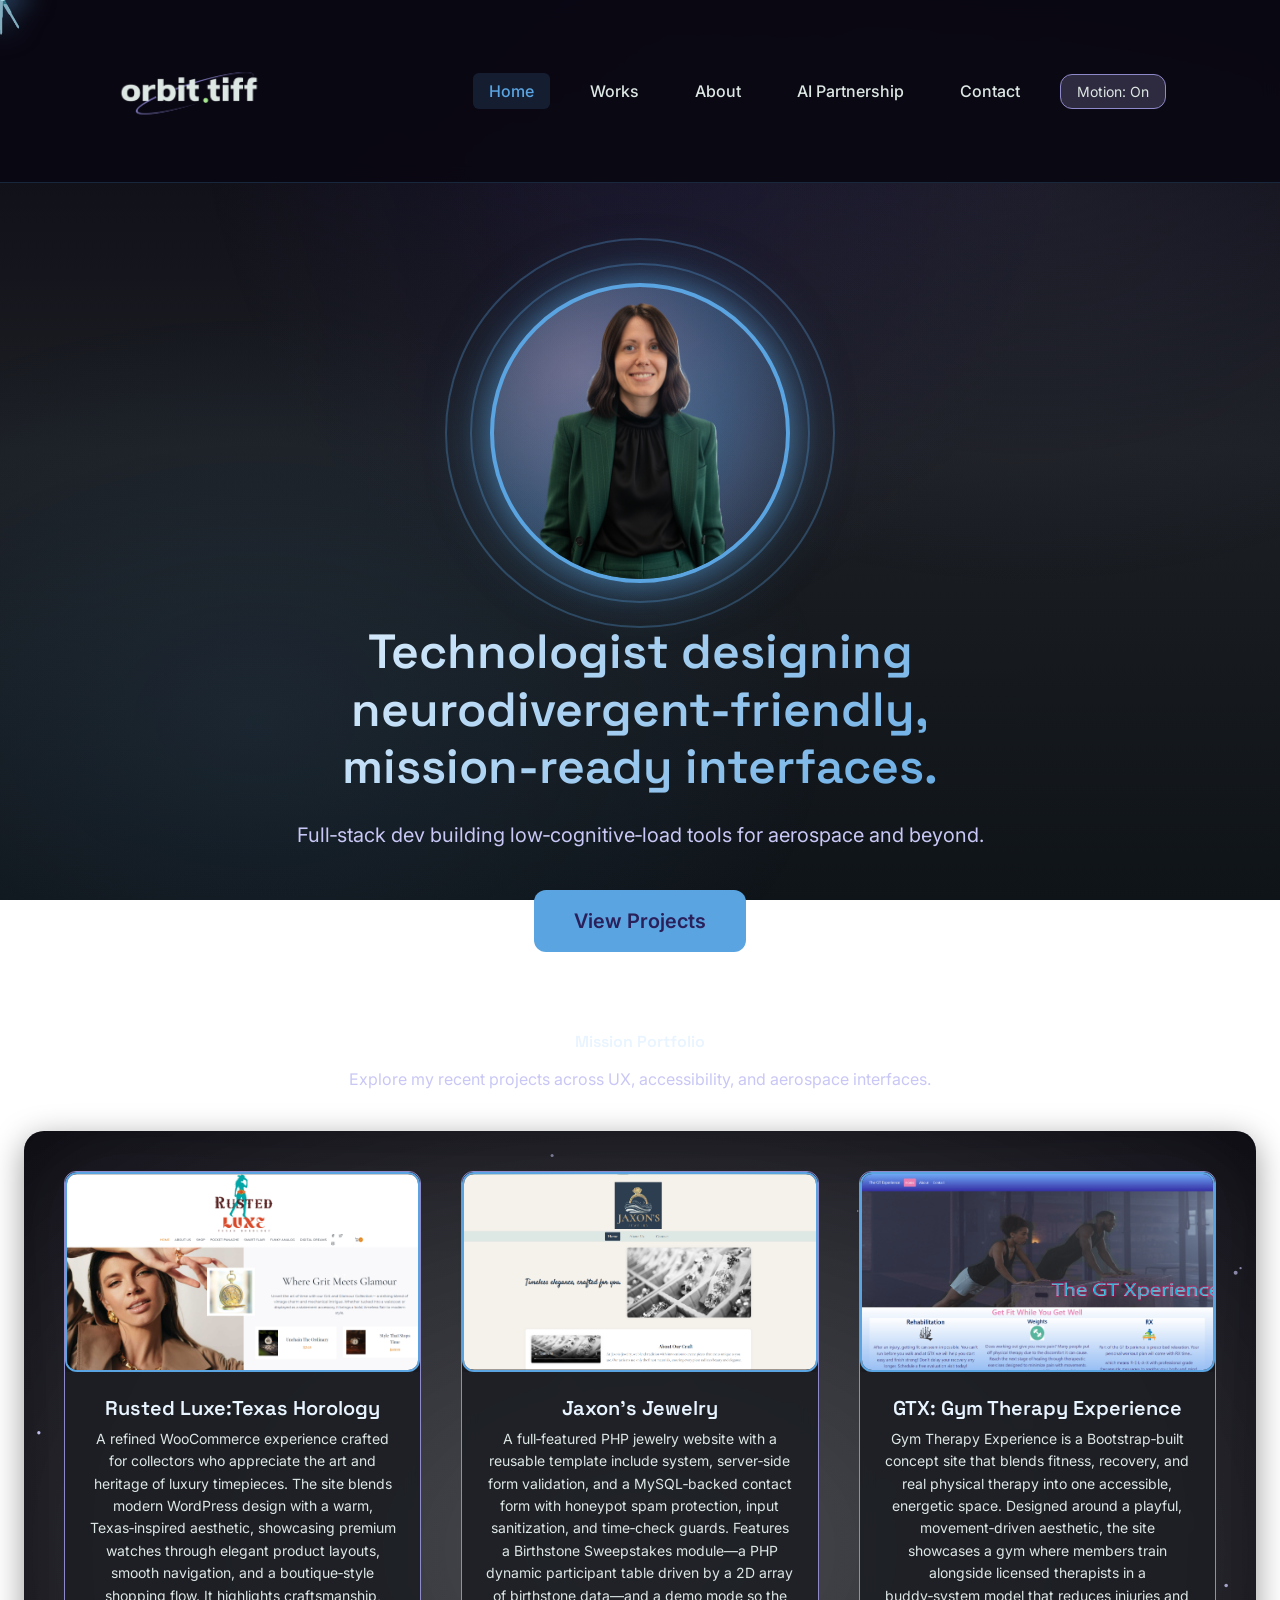
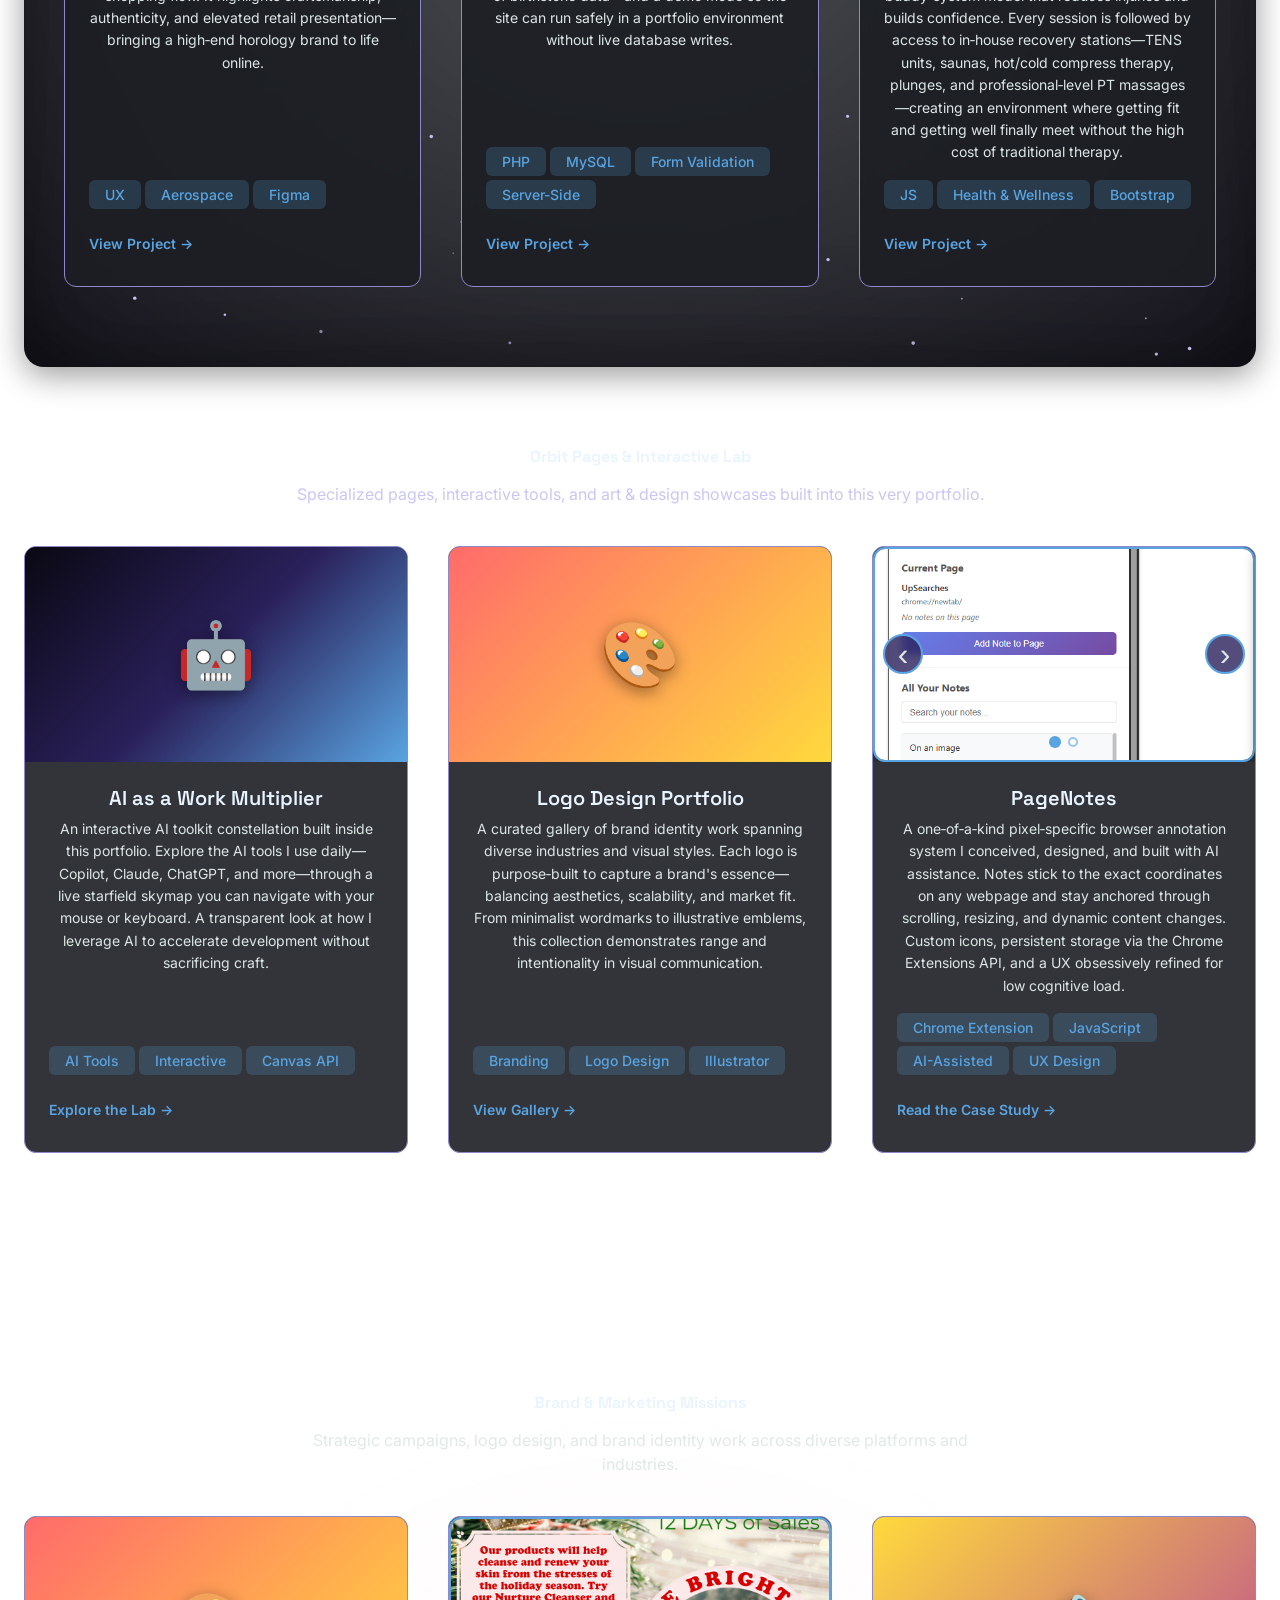
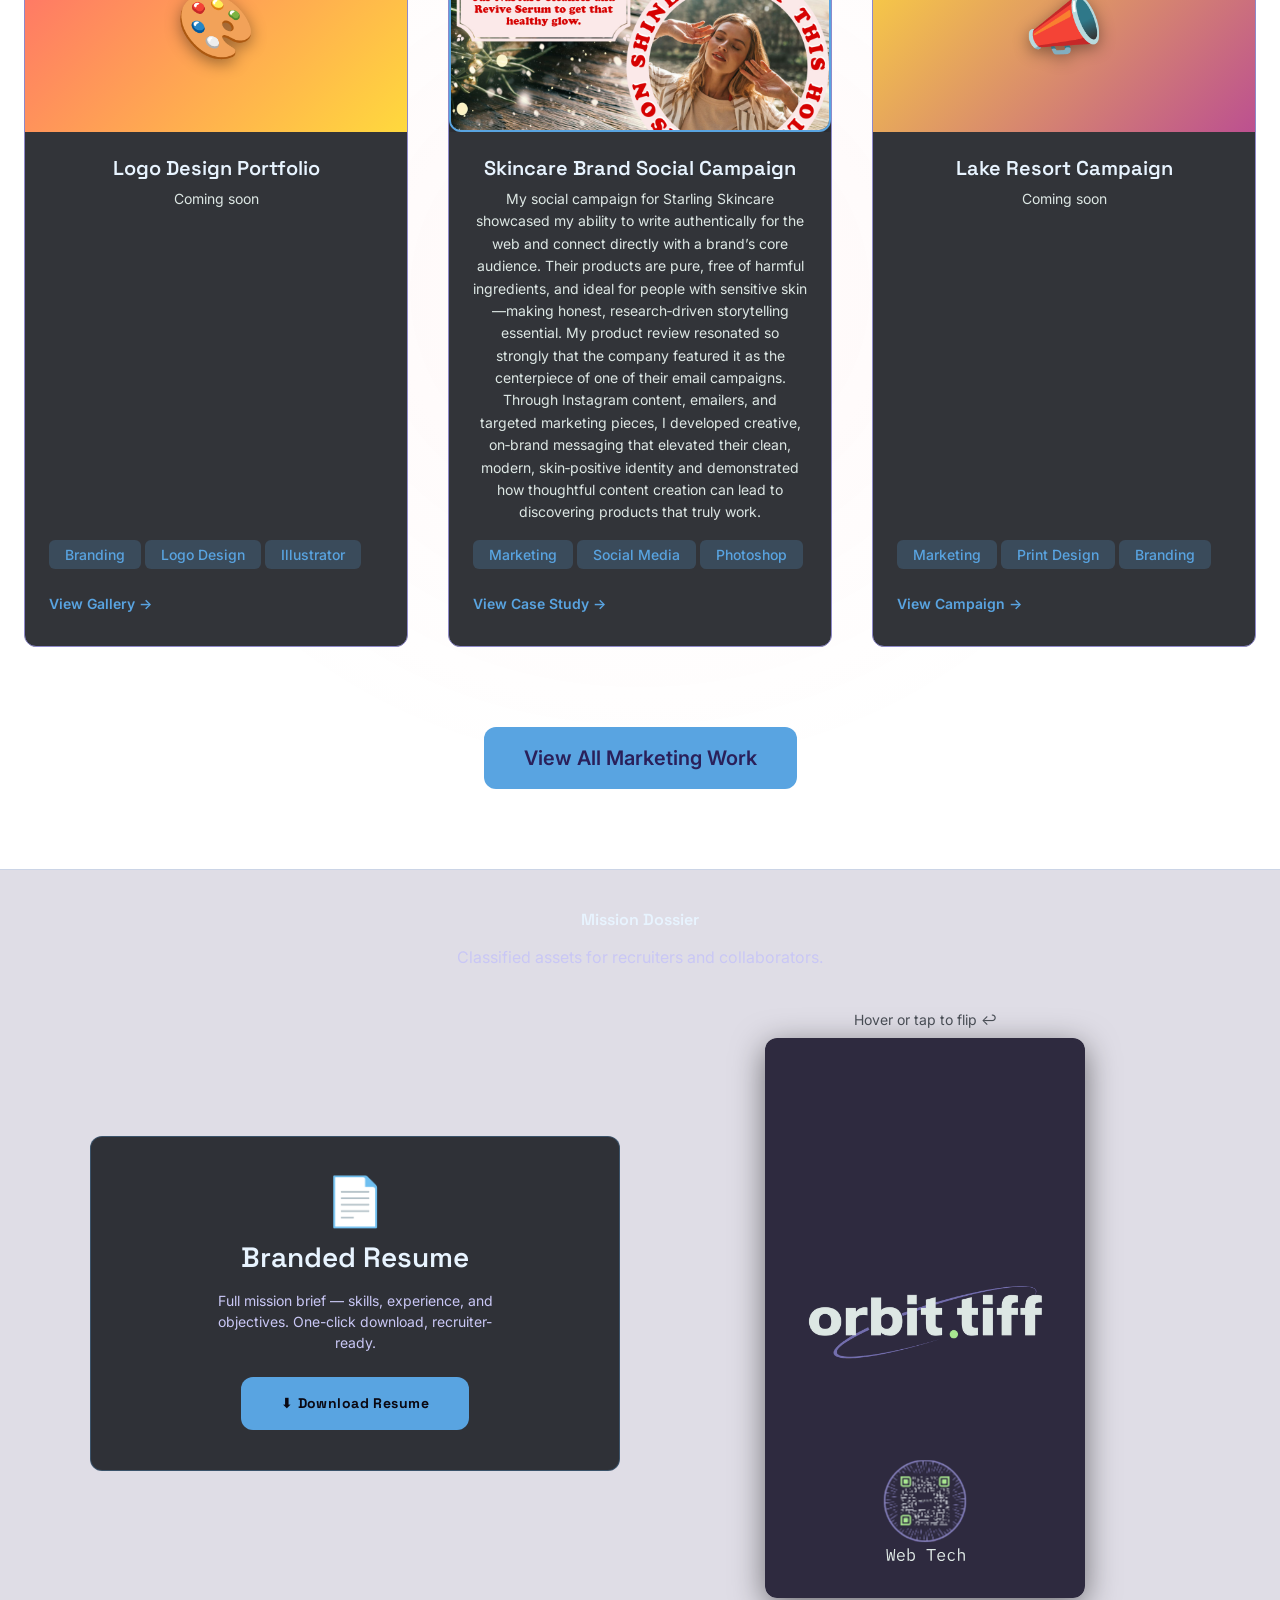
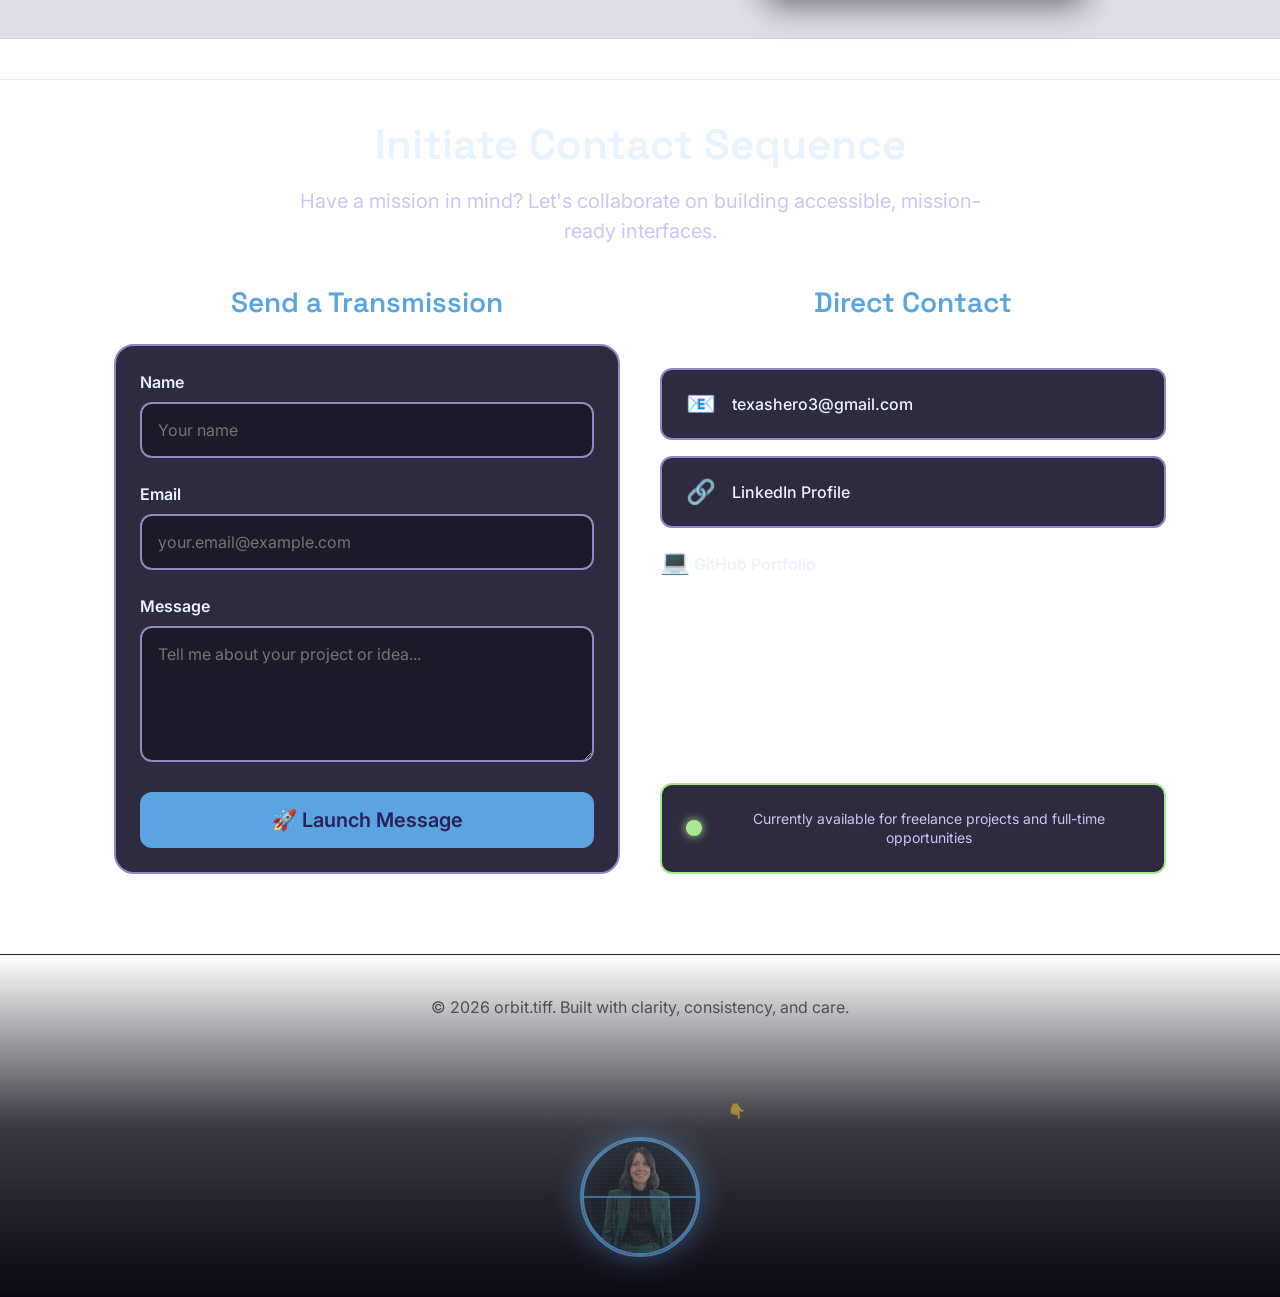
==== commit 3def5b0c: "update: revise aiPartnership and index pages, add orbit logo asset" ====
--- a/index.html
+++ b/index.html
@@ -427,7 +427,7 @@
                 <span class="contact-icon">🔗</span>
                 <span class="contact-label">LinkedIn Profile</span>
               </a>
-              <a href="https://github.com/TiffanyApril-Dev/" class="contact-link" target="_blank" rel="noopener">
+              <a href="https://github.com/TiffanyApril-Dev" rel="noopener">
                 <span class="contact-icon">💻</span>
                 <span class="contact-label">GitHub Portfolio</span>
               </a>
--- a/styles.css
+++ b/styles.css
@@ -158,7 +158,7 @@
 }
 
 .site-logo-img {
-  height: 50px;
+  height: 150px;
   width: auto;
   display: block;
 }
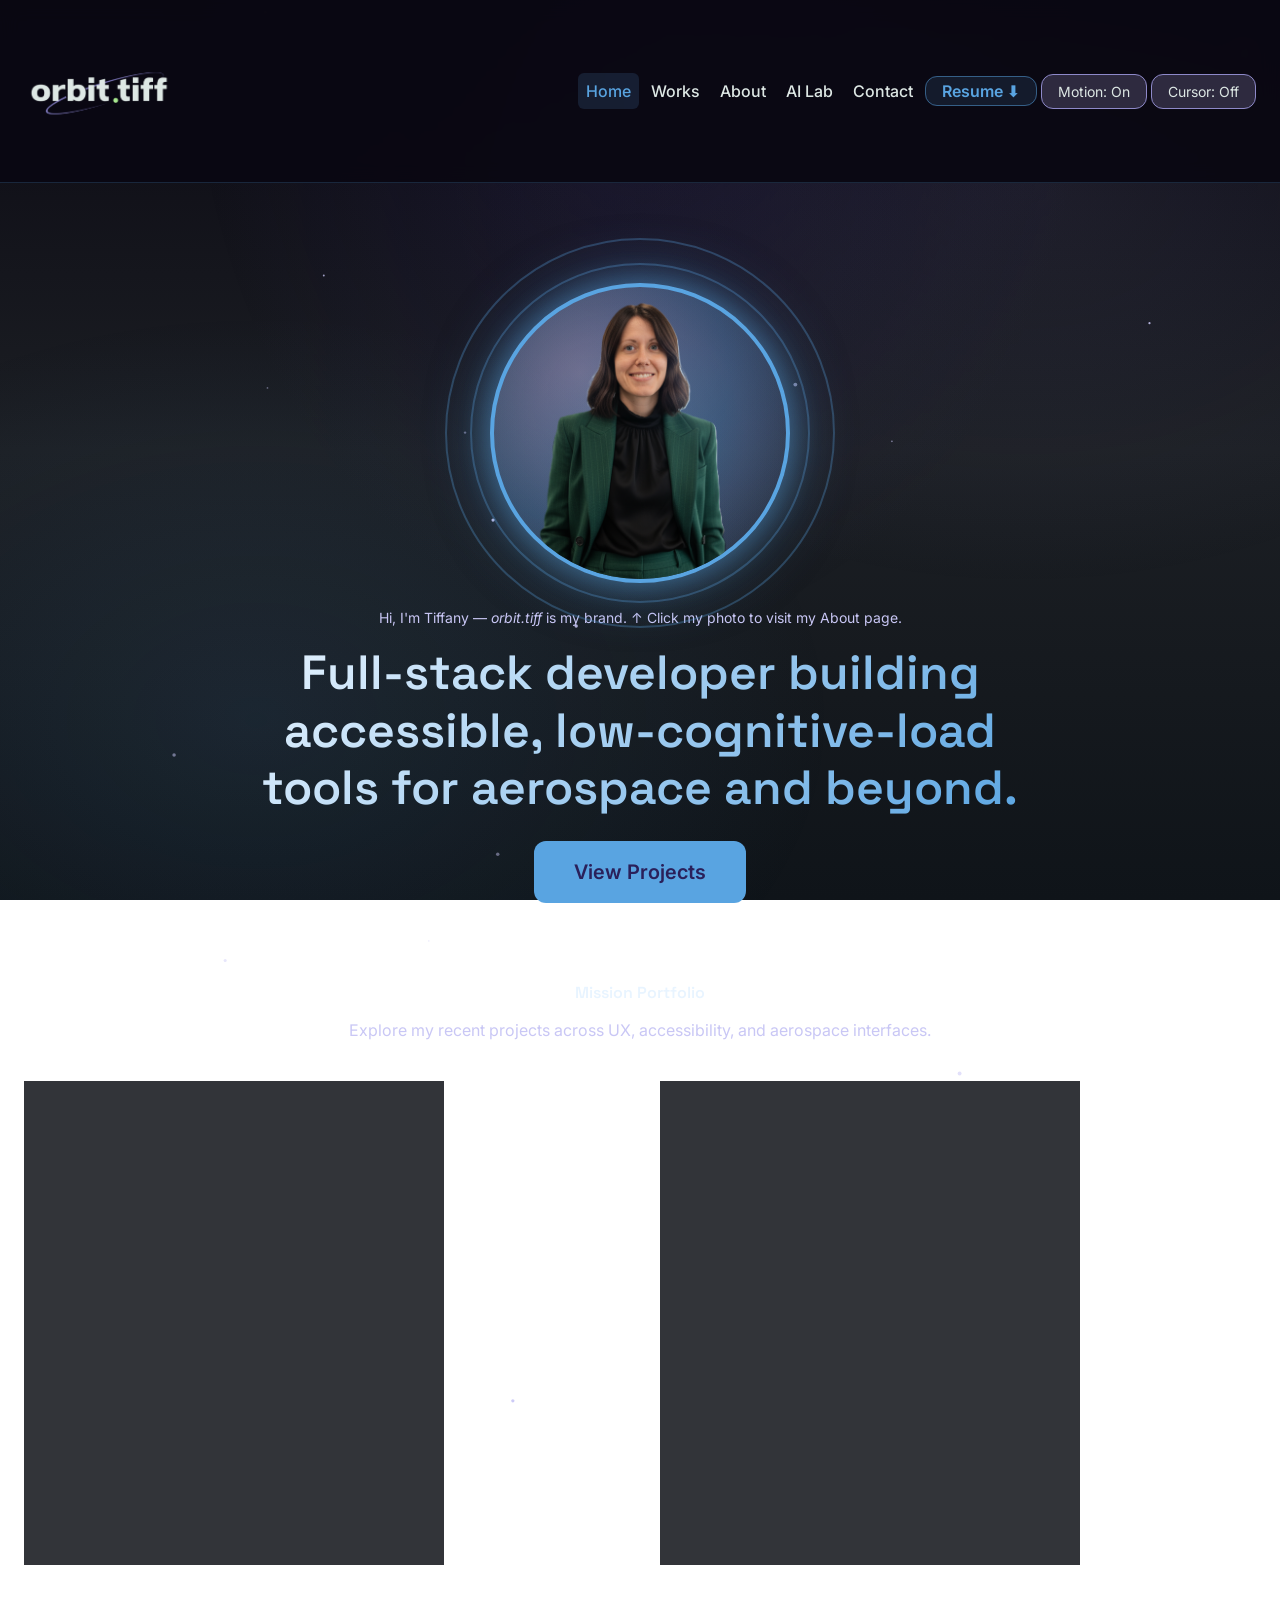
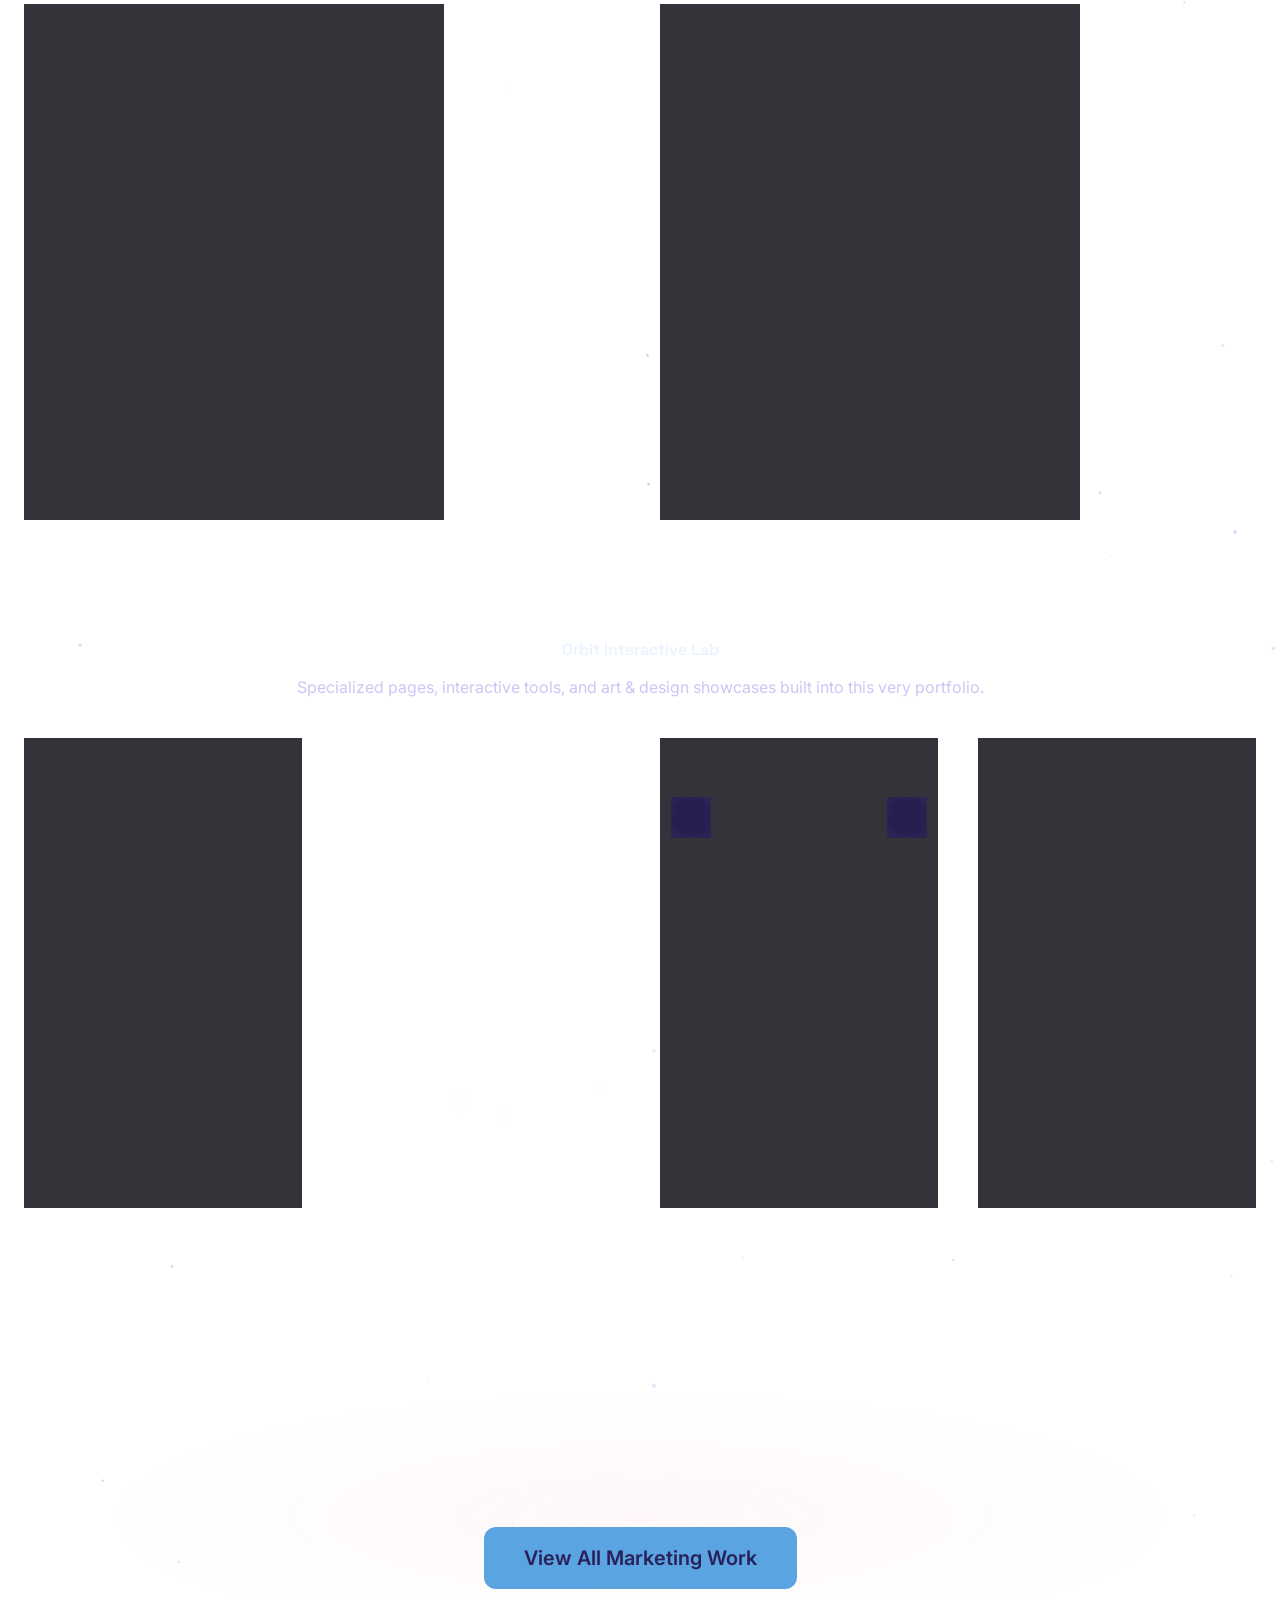
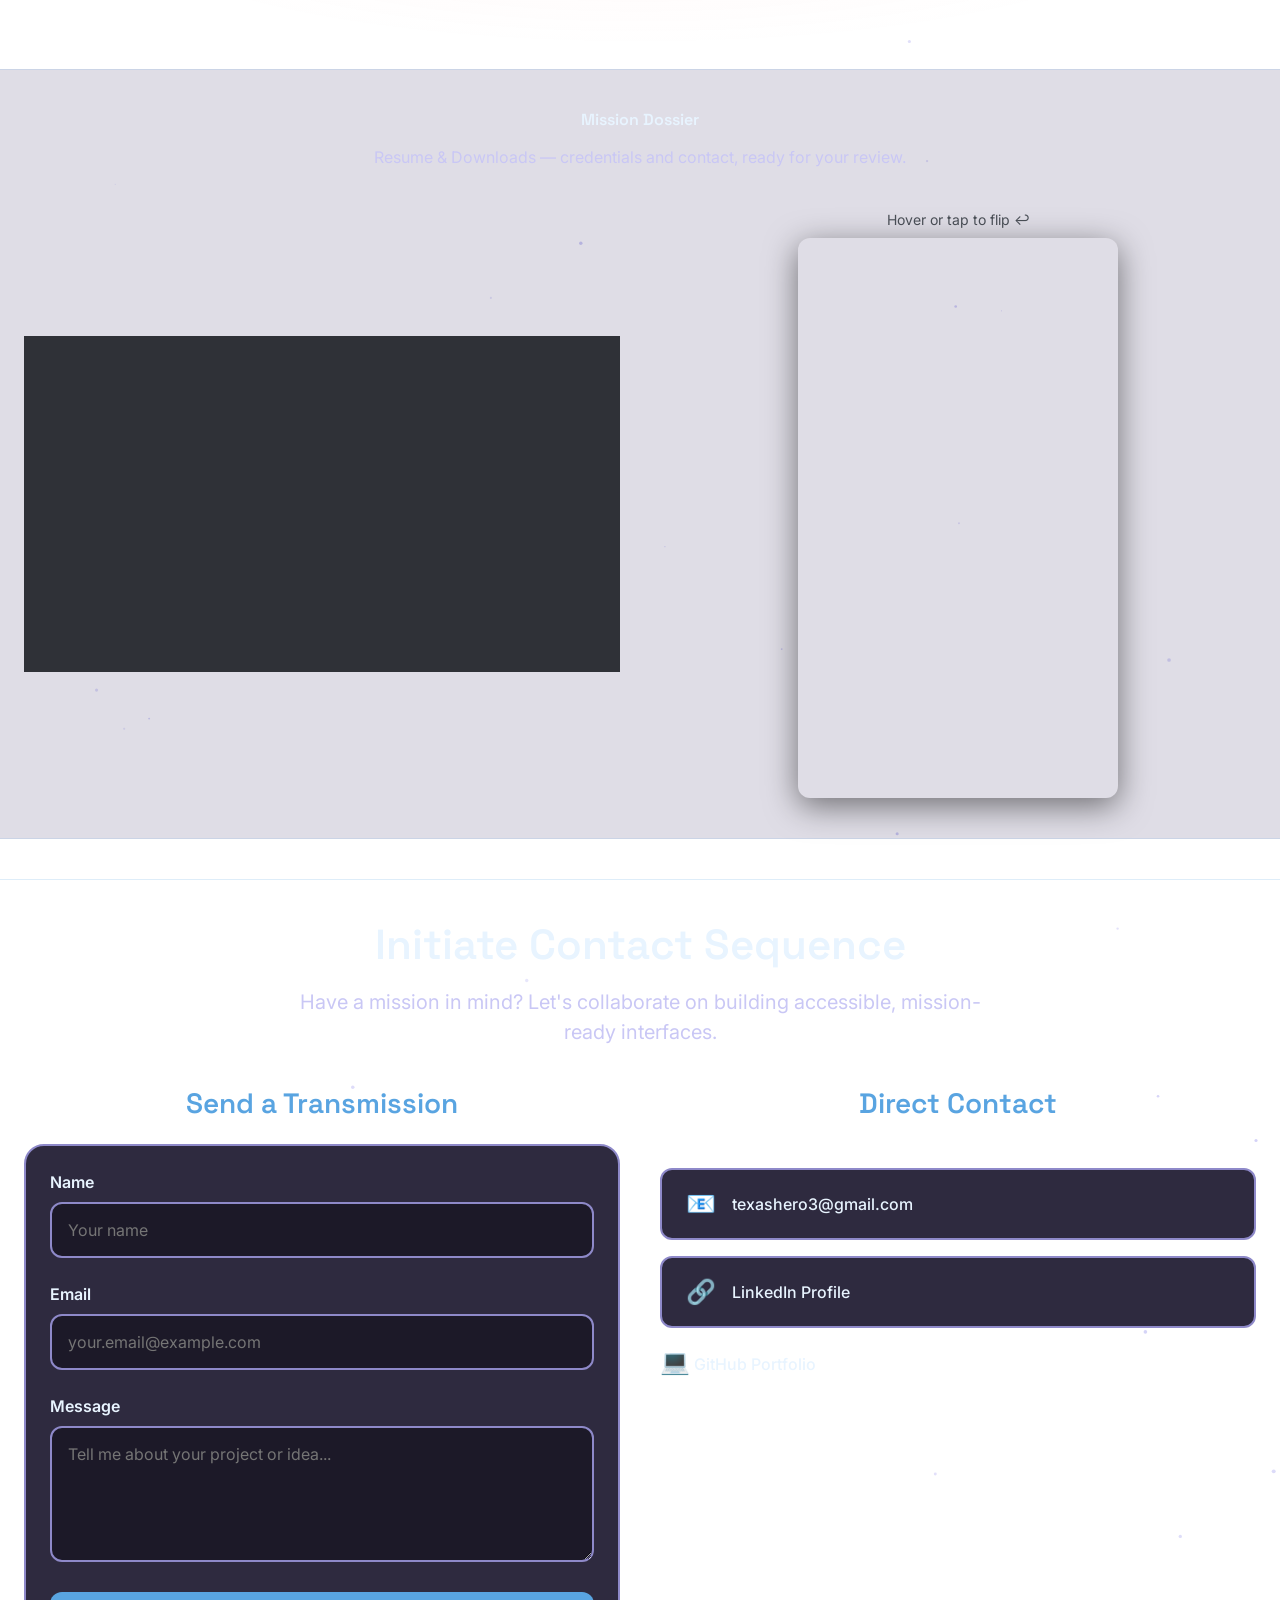
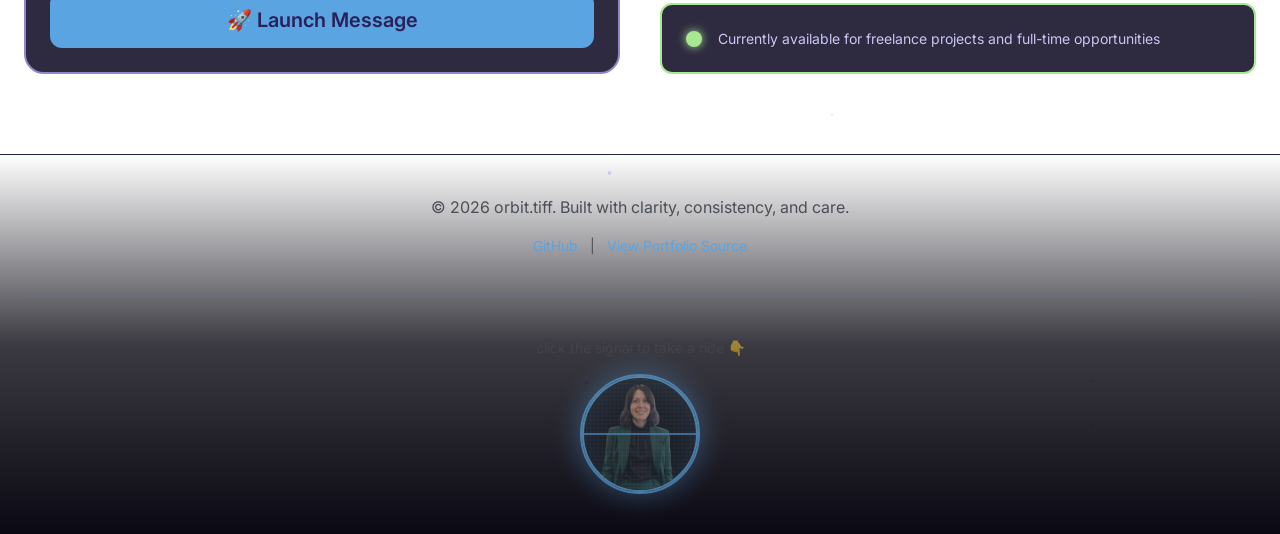
==== commit 5b55f740: "Update portfolio site with latest changes" ====
--- a/index.html
+++ b/index.html
@@ -3,7 +3,7 @@
 <head>
   <meta charset="UTF-8">
   <meta name="viewport" content="width=device-width, initial-scale=1.0">
-  <title>orbit.tiff - Neurodivergent Technologist & Full-Stack Developer</title>
+  <title>orbit.tiff — Full-Stack Developer & Designer</title>
   <meta name="description" content="Mission dashboard portfolio for a neurodivergent technologist designing calm, mission-ready interfaces.">
   
   <!-- Styles -->
@@ -15,6 +15,8 @@
   <link href="https://fonts.googleapis.com/css2?family=Inter:wght@400;500;600;700&family=Space+Grotesk:wght@500;600;700&display=swap" rel="stylesheet">
 </head>
 <body>
+  <a href="#main-content" class="skip-to-main">Skip to main content</a>
+  <canvas id="starfield-canvas" aria-hidden="true"></canvas>
   
   <!-- HEADER & NAVIGATION -->
   <header class="site-header">
@@ -23,16 +25,28 @@
         <img src="images/logo_transp.png" alt="orbit.tiff logo" class="site-logo-img">
       </a>
       
-      <nav class="main-nav" role="navigation" aria-label="Main navigation">
+      <button class="hamburger" id="hamburger" aria-label="Open navigation menu" aria-expanded="false" aria-controls="mainNav">
+        <span class="bar"></span>
+        <span class="bar"></span>
+        <span class="bar"></span>
+      </button>
+
+      <nav class="main-nav" id="mainNav" role="navigation" aria-label="Main navigation">
         <ul>
           <li><a href="index.html" class="active">Home</a></li>
           <li><a href="works.html">Works</a></li>
           <li><a href="about.html">About</a></li>
-          <li><a href="aiPartnership.html">AI Partnership</a></li>
+          <li><a href="aiPartnership.html">AI Lab</a></li>
           <li><a href="#contact">Contact</a></li>
+          <li><a href="#dossier" class="nav-resume">Resume ⬇</a></li>
           <li>
             <button class="motion-toggle" id="motionToggle" aria-label="Toggle motion effects">
               Motion: <span id="motionStatus">On</span>
+            </button>
+          </li>
+          <li>
+            <button class="cursor-toggle" id="cursorToggle" aria-label="Toggle cursor decoration">
+              Cursor: <span id="cursorStatus">On</span>
             </button>
           </li>
         </ul>
@@ -41,7 +55,7 @@
   </header>
 
   <!-- MAIN CONTENT -->
-  <main>
+  <main id="main-content">
     
     <!-- HERO SECTION -->
     <section class="hero">
@@ -62,12 +76,9 @@
           class="profile-image"
         >
       </button>
-      
-      <h1>Technologist designing neurodivergent-friendly, mission‑ready interfaces.</h1>
-      
-      <p class="hero-tagline">
-        Full‑stack dev building low‑cognitive‑load tools for aerospace and beyond.
-      </p>
+      <p style="font-size: var(--font-size-sm); color: var(--color-starlight); margin-top: calc(var(--space-md) * -1); margin-bottom: var(--space-md);">Hi, I'm Tiffany — <em>orbit.tiff</em> is my brand. ↑ Click my photo to visit my About page.</p>
+
+      <h1>Full-stack developer building accessible, low-cognitive-load tools for aerospace and beyond.</h1>
       
       <a href="#projects" class="cta-button">View Projects</a>
     </section>
@@ -91,11 +102,27 @@
         <h2 class="section-title">Mission Portfolio</h2>
         <p class="section-intro">Explore my recent projects across UX, accessibility, and aerospace interfaces.</p>
 
-        <div class="projects-starfield-container">
-          <canvas id="starfield-canvas" aria-hidden="true"></canvas>
-          
-          <div class="projects-grid" role="region" aria-label="Project gallery">
-            
+          <div class="projects-grid mission-grid" role="region" aria-label="Project gallery">
+
+            <!-- Project Card: Launch Commander -->
+            <article class="project-card">
+              <div class="project-image-wrapper">
+                <a href="https://launch-commander.vercel.app" target="_blank" rel="noopener noreferrer" aria-label="Visit Launch Commander live app">
+                  <img src="images/projects/launchCommander.png" alt="Launch Commander app preview" class="project-image">
+                </a>
+              </div>
+              <div class="project-content">
+                <h3>Launch Commander</h3>
+                <p>A full-stack aerospace web app that gamifies rocket launches with prediction challenges, leaderboards, and live mission data. Built with the MEAN stack and integrating Launch Library 2.</p>
+                <div class="project-tags">
+                  <span class="tag">Full-Stack</span>
+                  <span class="tag">MEAN</span>
+                  <span class="tag">Aerospace</span>
+                </div>
+                <a href="https://launch-commander.vercel.app" class="project-link" target="_blank" rel="noopener noreferrer">View Project →</a>
+              </div>
+            </article>
+
             <!-- Project Card 1 -->
             <article class="project-card">
               <div class="project-image-wrapper">
@@ -108,8 +135,8 @@
                 <p>A refined WooCommerce experience crafted for collectors who appreciate the art and heritage of luxury timepieces. The site blends modern WordPress design with a warm, Texas‑inspired aesthetic, showcasing premium watches through elegant product layouts, smooth navigation, and a boutique‑style shopping flow. It highlights craftsmanship, authenticity, and elevated retail presentation—bringing a high‑end horology brand to life online.</p>
                 <div class="project-tags">
                   <span class="tag">UX</span>
-                  <span class="tag">Aerospace</span>
-                  <span class="tag">Figma</span>
+                  <span class="tag">WordPress</span>
+                  <span class="tag">WooCommerce</span>
                 </div>
                 <a href="https://txdevart.com" class="project-link" target="_blank" rel="noopener noreferrer">View Project →</a>
               </div>
@@ -157,17 +184,16 @@
             </article>
 
           </div>
-        </div>
       </div>
     </section>
 
     <!-- ORBIT PAGES & INTERACTIVE LAB SECTION -->
     <section class="projects-section orbit-pages-section" id="orbit-pages">
       <div class="main-content">
-        <h2 class="section-title">Orbit Pages & Interactive Lab</h2>
+        <h2 class="section-title">Orbit Interactive Lab</h2>
         <p class="section-intro">Specialized pages, interactive tools, and art & design showcases built into this very portfolio.</p>
 
-        <div class="projects-grid" role="region" aria-label="Orbit pages and interactive features">
+        <div class="projects-grid orbit-grid" role="region" aria-label="Orbit pages and interactive features">
 
           <!-- Orbit Card 1: AI Partnership -->
           <article class="project-card">
@@ -194,9 +220,7 @@
           <article class="project-card">
             <div class="project-image-wrapper">
               <a href="logo-gallery.html" aria-label="View Logo Design Portfolio">
-                <div class="project-placeholder" style="background: linear-gradient(135deg, #FF6B6B 0%, #FFD93D 100%);">
-                  <span class="placeholder-icon">🎨</span>
-                </div>
+                <img src="images/marketing/logos/orbit.tiff.png" alt="orbit.tiff logo — logo design sample" class="project-image logo-sample">
               </a>
             </div>
             <div class="project-content">
@@ -240,73 +264,39 @@
             </div>
           </article>
 
-        </div>
+              <!-- Orbit: Skincare Brand Social Campaign (moved from Marketing) -->
+              <article class="project-card">
+                <div class="project-image-wrapper">
+                  <img src="images/marketing/starling.jpg" alt="Skincare Brand Social Campaign preview" class="project-image">
+                </div>
+                <div class="project-content">
+                  <h3>Skincare Brand Social Campaign</h3>
+                  <p class="desc-short">A social campaign that connected an audience to a clean skincare brand through authentic storytelling, email campaigns, and social content—resulting in increased engagement and product placement.</p>
+                  <div class="project-tags">
+                    <span class="tag">Marketing</span>
+                    <span class="tag">Social Media</span>
+                    <span class="tag">Photoshop</span>
+                  </div>
+                  <a href="works.html#marketing" class="project-link">View Case Study →</a>
+                </div>
+              </article>
+
+            </div>
       </div>
     </section>
 
     <!-- BRAND & MARKETING MISSIONS SECTION -->
     <section class="projects-section marketing-section" id="marketing">
       <div class="main-content">
-        <h2 class="section-title">Brand & Marketing Missions</h2>
-        <p class="section-intro">Strategic campaigns, logo design, and brand identity work across diverse platforms and industries.</p>
+        <!-- Marketing header removed for a leaner homepage -->
 
         <div class="projects-grid" role="region" aria-label="Marketing project showcase">
           
-          <!-- Marketing Featured Card 1: Logo Portfolio -->
-          <article class="project-card">
-            <div class="project-image-wrapper">
-              <div class="project-placeholder" style="background: linear-gradient(135deg, #FF6B6B 0%, #FFD93D 100%);">
-                <span class="placeholder-icon">🎨</span>
-              </div>
-            </div>
-            <div class="project-content">
-              <h3>Logo Design Portfolio</h3>
-              <p>Coming soon</p>
-              <div class="project-tags">
-                <span class="tag">Branding</span>
-                <span class="tag">Logo Design</span>
-                <span class="tag">Illustrator</span>
-              </div>
-              <a href="logo-gallery.html" class="project-link">View Gallery →</a>
-            </div>
-          </article>
-
-          <!-- Marketing Featured Card 2: Skincare Campaign -->
-          <article class="project-card">
-            <div class="project-image-wrapper">
-              <img src="images/marketing/starling.jpg" alt="Skincare Brand Social Campaign preview" class="project-image">
-            </div>
-            <div class="project-content">
-              <h3>Skincare Brand Social Campaign</h3>
-              <p>My social campaign for Starling Skincare showcased my ability to write authentically for the web and connect directly with a brand’s core audience. Their products are pure, free of harmful ingredients, and ideal for people with sensitive skin—making honest, research‑driven storytelling essential. My product review resonated so strongly that the company featured it as the centerpiece of one of their email campaigns. Through Instagram content, emailers, and targeted marketing pieces, I developed creative, on‑brand messaging that elevated their clean, modern, skin‑positive identity and demonstrated how thoughtful content creation can lead to discovering products that truly work.
-</p>
-              <div class="project-tags">
-                <span class="tag">Marketing</span>
-                <span class="tag">Social Media</span>
-                <span class="tag">Photoshop</span>
-              </div>
-              <a href="works.html#marketing" class="project-link">View Case Study →</a>
-            </div>
-          </article>
-
-          <!-- Marketing Featured Card 3: Lake Resort Campaign -->
-          <article class="project-card">
-            <div class="project-image-wrapper">
-              <div class="project-placeholder" style="background: linear-gradient(135deg, #FFD93D 0%, #BC5090 100%);">
-                <span class="placeholder-icon">📣</span>
-              </div>
-            </div>
-            <div class="project-content">
-              <h3>Lake Resort Campaign</h3>
-              <p>Coming soon</p>
-              <div class="project-tags">
-                <span class="tag">Marketing</span>
-                <span class="tag">Print Design</span>
-                <span class="tag">Branding</span>
-              </div>
-              <a href="works.html#marketing" class="project-link">View Campaign →</a>
-            </div>
-          </article>
+          <!-- Duplicate Logo Design Portfolio card removed (kept in Orbit Pages section) -->
+
+          <!-- Skincare card moved to Orbit Pages section -->
+
+          <!-- Lake Resort Campaign removed for a more concise homepage -->
 
         </div>
 
@@ -320,7 +310,7 @@
     <section class="dossier-section" id="dossier" aria-label="Mission Dossier">
       <div class="dossier-container">
         <h2 class="section-title">Mission Dossier</h2>
-        <p class="section-intro">Classified assets for recruiters and collaborators.</p>
+        <p class="section-intro">Resume &amp; Downloads &mdash; credentials and contact, ready for your review.</p>
 
         <div class="dossier-grid">
 
@@ -427,7 +417,7 @@
                 <span class="contact-icon">🔗</span>
                 <span class="contact-label">LinkedIn Profile</span>
               </a>
-              <a href="https://github.com/TiffanyApril-Dev" rel="noopener">
+              <a href="https://github.com/TiffanyApril-Dev" target="_blank" rel="noopener">
                 <span class="contact-icon">💻</span>
                 <span class="contact-label">GitHub Portfolio</span>
               </a>
@@ -464,8 +454,10 @@
   <!-- FOOTER -->
   <footer class="site-footer">
     <p>&copy; 2026 orbit.tiff. Built with clarity, consistency, and care.</p>
-    
-    <!-- Easter Egg: Holographic Profile -->
+    <p style="margin-top: var(--space-sm); font-size: var(--font-size-sm);">
+      <a href="https://github.com/TiffanyApril-Dev/" target="_blank" rel="noopener noreferrer" style="margin: 0 var(--space-sm);">GitHub</a> |
+      <a href="https://github.com/TiffanyApril-Dev/portfolio-site" target="_blank" rel="noopener noreferrer" style="margin: 0 var(--space-sm);">View Portfolio Source</a>
+    </p>
     <div class="easter-egg-container">
       <p class="easter-egg-hint">click the signal to take a ride 👇</p>
       <button 
@@ -484,6 +476,7 @@
 
   <!-- JavaScript -->
   <script src="script.js"></script>
-  
+    <div class="nav-overlay" id="navOverlay" aria-hidden="true"></div>
+
 </body>
 </html>
--- a/styles.css
+++ b/styles.css
@@ -2,6 +2,48 @@
    ORBIT.TIFF PORTFOLIO - MAIN STYLES
    Mission Dashboard Theme
    =========================================== */
+
+/* --- SKIP TO MAIN CONTENT --- */
+.skip-to-main {
+  position: absolute;
+  left: -9999px;
+  top: auto;
+  width: 1px;
+  height: 1px;
+  overflow: hidden;
+  z-index: 9999;
+}
+.skip-to-main:focus {
+  position: fixed;
+  left: 50%;
+  transform: translateX(-50%);
+  top: var(--space-sm);
+  width: auto;
+  height: auto;
+  padding: var(--space-sm) var(--space-lg);
+  background: var(--color-accent-primary);
+  color: var(--color-bg);
+  font-weight: 600;
+  font-family: var(--font-body);
+  font-size: var(--font-size-body);
+  border-radius: var(--radius-md);
+  text-decoration: none;
+  box-shadow: 0 4px 16px rgba(89, 164, 225, 0.5);
+}
+
+/* --- RESUME NAV LINK --- */
+.main-nav a.nav-resume {
+  background: rgba(89, 164, 225, 0.12);
+  border: 1px solid rgba(89, 164, 225, 0.5);
+  color: var(--color-accent-primary);
+  font-weight: 600;
+  padding: var(--space-xs) var(--space-md);
+  border-radius: var(--radius-md);
+}
+.main-nav a.nav-resume:hover {
+  background: var(--color-accent-primary);
+  color: var(--color-bg);
+}
 
 /* --- DESIGN TOKENS (CSS Custom Properties) --- */
 :root {
@@ -46,7 +88,7 @@
   --duration-medium: 300ms;
 
   /* Layout */
-  --max-content-width: 1100px;
+  --max-content-width: 1400px;
 }
 
 /* --- RESET & BASE STYLES --- */
@@ -84,7 +126,7 @@
               radial-gradient(ellipse at 20% 80%, rgba(89, 164, 225, 0.1) 0%, transparent 40%),
               radial-gradient(ellipse at 80% 20%, rgba(142, 137, 201, 0.1) 0%, transparent 40%);
   pointer-events: none;
-  z-index: -1;
+  z-index: -2;
 }
 
 /* --- TYPOGRAPHY --- */
@@ -166,14 +208,14 @@
 .main-nav ul {
   list-style: none;
   display: flex;
-  gap: var(--space-lg);
+  gap: var(--space-xs);
   align-items: center;
 }
 
 .main-nav a {
   color: var(--color-text);
   font-weight: 500;
-  padding: var(--space-sm) var(--space-md);
+  padding: var(--space-sm) var(--space-sm);
   border-radius: var(--radius-sm);
   transition: all var(--duration-fast) ease;
 }
@@ -207,6 +249,28 @@
 }
 
 .motion-toggle:focus-visible {
+  outline: 2px solid var(--color-accent-primary);
+  outline-offset: 2px;
+}
+
+.cursor-toggle {
+  background: var(--color-surface);
+  border: 1px solid var(--color-accent-secondary);
+  color: var(--color-text);
+  padding: var(--space-sm) var(--space-md);
+  border-radius: var(--radius-md);
+  cursor: pointer;
+  font-size: var(--font-size-sm);
+  font-family: var(--font-body);
+  transition: all var(--duration-fast) ease;
+}
+
+.cursor-toggle:hover {
+  background: var(--color-accent-secondary);
+  color: var(--color-highlight);
+}
+
+.cursor-toggle:focus-visible {
   outline: 2px solid var(--color-accent-primary);
   outline-offset: 2px;
 }
@@ -693,24 +757,16 @@
   margin-right: auto;
 }
 
-.projects-starfield-container {
-  position: relative;
-  background: radial-gradient(ellipse at center, rgba(28, 31, 36, 0.8) 0%, rgba(10, 8, 18, 0.95) 100%);
-  border-radius: var(--radius-lg);
-  overflow: hidden;
-  padding: var(--space-xl);
-  box-shadow: inset 0 0 100px rgba(0, 0, 0, 0.5), 0 8px 32px rgba(0, 0, 0, 0.4);
-  min-height: 800px;
-}
+/* Removed .projects-starfield-container — using global fixed starfield canvas instead */
 
 #starfield-canvas {
-  position: absolute;
+  position: fixed;
   top: 0;
   left: 0;
   width: 100%;
   height: 100%;
   pointer-events: none;
-  z-index: 1;
+  z-index: -1;
 }
 
 .projects-grid {
@@ -723,6 +779,66 @@
   width: 100%;
   margin: 0 auto;
   justify-items: center;
+  /* Ensure grid items stretch to the same row height so cards are equal-height */
+  align-items: stretch;
+}
+
+/* Orbit Pages: show up to 4 cards per row on wide screens for compact reviewer view */
+.projects-grid.orbit-grid {
+  /* Default to 4 equal columns on wide screens for a compact reviewer view */
+  grid-template-columns: repeat(4, minmax(0, 1fr));
+  max-width: var(--max-content-width);
+  justify-items: stretch;
+}
+
+@media (max-width: 900px) {
+  .projects-grid.orbit-grid {
+    grid-template-columns: repeat(2, 1fr);
+  }
+}
+
+@media (max-width: 768px) {
+  .projects-grid.orbit-grid {
+    grid-template-columns: 1fr;
+  }
+}
+
+/* Mission Portfolio: 2x2 layout by default; adapt to 3 columns if more than 4 items are present */
+.projects-grid.mission-grid {
+  grid-template-columns: repeat(2, minmax(0, 1fr));
+  max-width: var(--max-content-width);
+  justify-items: stretch;
+}
+
+@media (max-width: 900px) {
+  .projects-grid.mission-grid {
+    grid-template-columns: repeat(2, 1fr);
+  }
+}
+
+@media (max-width: 768px) {
+  .projects-grid.mission-grid {
+    grid-template-columns: 1fr;
+  }
+}
+
+@media (min-width: 1100px) {
+  /* If a 5th project exists, switch to 3 columns so items wrap more gracefully */
+  .projects-grid.mission-grid:has(.project-card:nth-child(5)) {
+    grid-template-columns: repeat(3, minmax(0, 1fr));
+  }
+}
+
+/* Global: show 4 columns on wide screens; if a 5th project exists, switch to 3 columns for better wrapping */
+@media (min-width: 1100px) {
+  .projects-grid {
+    grid-template-columns: repeat(4, minmax(0, 1fr));
+  }
+
+  /* Requires modern browsers that support :has(); falls back to the rule above in older browsers */
+  .projects-grid:has(.project-card:nth-child(5)) {
+    grid-template-columns: repeat(3, minmax(0, 1fr));
+  }
 }
 
 /* Project Card */
@@ -735,6 +851,8 @@
   backdrop-filter: blur(8px);
   display: flex;
   flex-direction: column;
+  /* Fill the grid cell height so every card in a row matches the tallest */
+  height: 100%;
   width: 100%;
   max-width: 420px;
 }
@@ -755,6 +873,9 @@
   aspect-ratio: 16 / 9;
   overflow: hidden;
   position: relative;
+
+  /* Prevent image wrapper from flexing and causing uneven card heights */
+  flex: 0 0 auto;
 }
 
 .project-placeholder {
@@ -776,6 +897,8 @@
   display: flex;
   flex-direction: column;
   flex-grow: 1;
+  /* Allow content to shrink correctly inside a stretched flex item */
+  min-height: 0;
 }
 
 .project-content h3 {
@@ -791,6 +914,18 @@
   line-height: 1.6;
   margin-bottom: var(--space-md);
   flex-grow: 1;
+  /* Keep homepage project cards scannable: clamp long descriptions to 3 lines */
+  display: -webkit-box;
+  -webkit-line-clamp: 3;
+  -webkit-box-orient: vertical;
+  overflow: hidden;
+  text-overflow: ellipsis;
+}
+
+/* Utility: make a description shorter (2 lines) for very tall cards */
+.project-content p.desc-short {
+  -webkit-line-clamp: 2;
+  line-clamp: 2;
 }
 
 .project-tags {
@@ -798,6 +933,25 @@
   flex-wrap: wrap;
   gap: var(--space-xs);
   margin-bottom: var(--space-md);
+}
+
+.skills-group {
+  margin-bottom: var(--space-md);
+}
+
+.skills-group-label {
+  font-size: var(--font-size-sm);
+  font-weight: 600;
+  color: var(--color-starlight);
+  text-transform: uppercase;
+  letter-spacing: 0.08em;
+  margin-bottom: var(--space-xs);
+}
+
+.skills-chips {
+  display: flex;
+  flex-wrap: wrap;
+  gap: var(--space-xs);
 }
 
 .project-link {
@@ -948,24 +1102,29 @@
 }
 
 /* --- TELESCOPE CUSTOM CURSOR --- */
-body {
-  cursor: none; /* Hide default cursor */
-}
-
-/* Show default cursor on interactive elements for accessibility */
-a, button, input, textarea, select {
-  cursor: pointer;
+/* cursor: none is only applied when JS confirms the telescope element loaded */
+body.telescope-active {
+  cursor: none;
+}
+
+/* Restore pointer on interactive elements when telescope is active */
+body.telescope-active a,
+body.telescope-active button,
+body.telescope-active input,
+body.telescope-active textarea,
+body.telescope-active select {
+  cursor: none;
 }
 
 .telescope-follower {
   position: fixed;
-  width: 80px;
-  height: 80px;
+  width: 48px;
+  height: 48px;
   pointer-events: none;
   z-index: 9999;
   transform: translate(-50%, -50%);
   transition: transform 0.08s ease-out;
-  font-size: 60px;
+  font-size: 36px;
   display: flex;
   align-items: center;
   justify-content: center;
@@ -974,7 +1133,7 @@
 }
 
 .telescope-follower.active {
-  transform: translate(-50%, -50%) scale(1.2);
+  transform: translate(-50%, -50%) scale(1.12);
 }
 
 body.reduce-motion .telescope-follower {
@@ -1454,6 +1613,14 @@
   box-shadow: 0 4px 12px rgba(0, 0, 0, 0.3);
 }
 
+/* Logo previews inside project cards (square, centered, contain) */
+.project-image.logo-sample {
+  aspect-ratio: 1 / 1;
+  object-fit: contain;
+  padding: var(--space-sm);
+  background: var(--color-bg-secondary);
+}
+
 .project-image-wrapper a {
   display: block;
   width: 100%;
@@ -1832,7 +1999,7 @@
 
 .logo-gallery-grid {
   display: grid;
-  grid-template-columns: repeat(auto-fill, minmax(300px, 1fr));
+  grid-template-columns: repeat(4, 1fr);
   gap: var(--space-xl);
   margin-top: var(--space-xl);
 }
@@ -1866,7 +2033,7 @@
   width: 100%;
   height: 100%;
   object-fit: contain;
-  padding: var(--space-lg);
+  padding: var(--space-sm);
 }
 
 .logo-placeholder {
@@ -1884,7 +2051,7 @@
 }
 
 .logo-info {
-  padding: var(--space-lg);
+  padding: var(--space-sm) var(--space-md);
   text-align: center;
 }
 
@@ -1914,14 +2081,21 @@
 }
 
 /* Logo Gallery Responsive */
-@media (max-width: 768px) {
+@media (max-width: 900px) {
   .logo-gallery-grid {
-    grid-template-columns: repeat(auto-fill, minmax(250px, 1fr));
+    grid-template-columns: repeat(3, 1fr);
     gap: var(--space-lg);
   }
 }
 
-@media (max-width: 480px) {
+@media (max-width: 600px) {
+  .logo-gallery-grid {
+    grid-template-columns: repeat(2, 1fr);
+    gap: var(--space-md);
+  }
+}
+
+@media (max-width: 380px) {
   .logo-gallery-grid {
     grid-template-columns: 1fr;
   }
@@ -2509,6 +2683,63 @@
   animation: none !important;
 }
 
+/* --- HAMBURGER MENU --- */
+.hamburger {
+  display: none;
+  flex-direction: column;
+  justify-content: space-between;
+  width: 28px;
+  height: 20px;
+  background: none;
+  border: none;
+  cursor: pointer;
+  padding: 0;
+  z-index: 201;
+  flex-shrink: 0;
+}
+
+.hamburger .bar {
+  display: block;
+  width: 100%;
+  height: 2px;
+  background: var(--color-text);
+  border-radius: 2px;
+  transition: transform var(--duration-medium) ease,
+              opacity var(--duration-medium) ease;
+  transform-origin: center;
+}
+
+/* Animate to X when open */
+.hamburger[aria-expanded="true"] .bar:nth-child(1) {
+  transform: translateY(9px) rotate(45deg);
+}
+.hamburger[aria-expanded="true"] .bar:nth-child(2) {
+  opacity: 0;
+  transform: scaleX(0);
+}
+.hamburger[aria-expanded="true"] .bar:nth-child(3) {
+  transform: translateY(-9px) rotate(-45deg);
+}
+
+.hamburger:focus-visible {
+  outline: 2px solid var(--color-accent-primary);
+  outline-offset: 4px;
+  border-radius: var(--radius-sm);
+}
+
+/* Mobile nav drawer overlay */
+.nav-overlay {
+  display: none;
+  position: fixed;
+  inset: 0;
+  background: rgba(10, 8, 18, 0.7);
+  z-index: 149;
+  backdrop-filter: blur(2px);
+}
+.nav-overlay.open {
+  display: block;
+}
+
 /* --- RESPONSIVE --- */
 @media (max-width: 768px) {
   :root {
@@ -2517,15 +2748,62 @@
     --font-size-h3: 22px;
   }
 
+  .hamburger {
+    display: flex;
+  }
+
   .header-container {
+    flex-direction: row;
+    justify-content: space-between;
+    align-items: center;
+    gap: 0;
+  }
+
+  /* Mobile nav drawer slides in from the right */
+  .main-nav {
+    position: fixed;
+    top: 0;
+    right: 0;
+    width: min(75vw, 300px);
+    height: 100vh;
+    background: rgba(10, 8, 18, 0.98);
+    border-left: 1px solid rgba(89, 164, 225, 0.2);
+    backdrop-filter: blur(16px);
+    z-index: 200;
+    transform: translateX(100%);
+    transition: transform var(--duration-medium) ease;
+    overflow-y: auto;
+    padding: 80px var(--space-lg) var(--space-xl);
+  }
+
+  .main-nav.open {
+    transform: translateX(0);
+  }
+
+  .main-nav ul {
     flex-direction: column;
-    gap: var(--space-md);
-  }
-
-  .main-nav ul {
-    flex-wrap: wrap;
-    justify-content: center;
     gap: var(--space-sm);
+    align-items: stretch;
+  }
+
+  .main-nav a,
+  .main-nav a.active {
+    display: block;
+    padding: var(--space-md);
+    font-size: var(--font-size-lg);
+  }
+
+  .main-nav a.nav-resume {
+    margin-top: var(--space-sm);
+    text-align: center;
+  }
+
+  .motion-toggle,
+  .cursor-toggle {
+    width: 100%;
+    text-align: center;
+    padding: var(--space-md);
+    font-size: var(--font-size-body);
   }
 
   .hero {
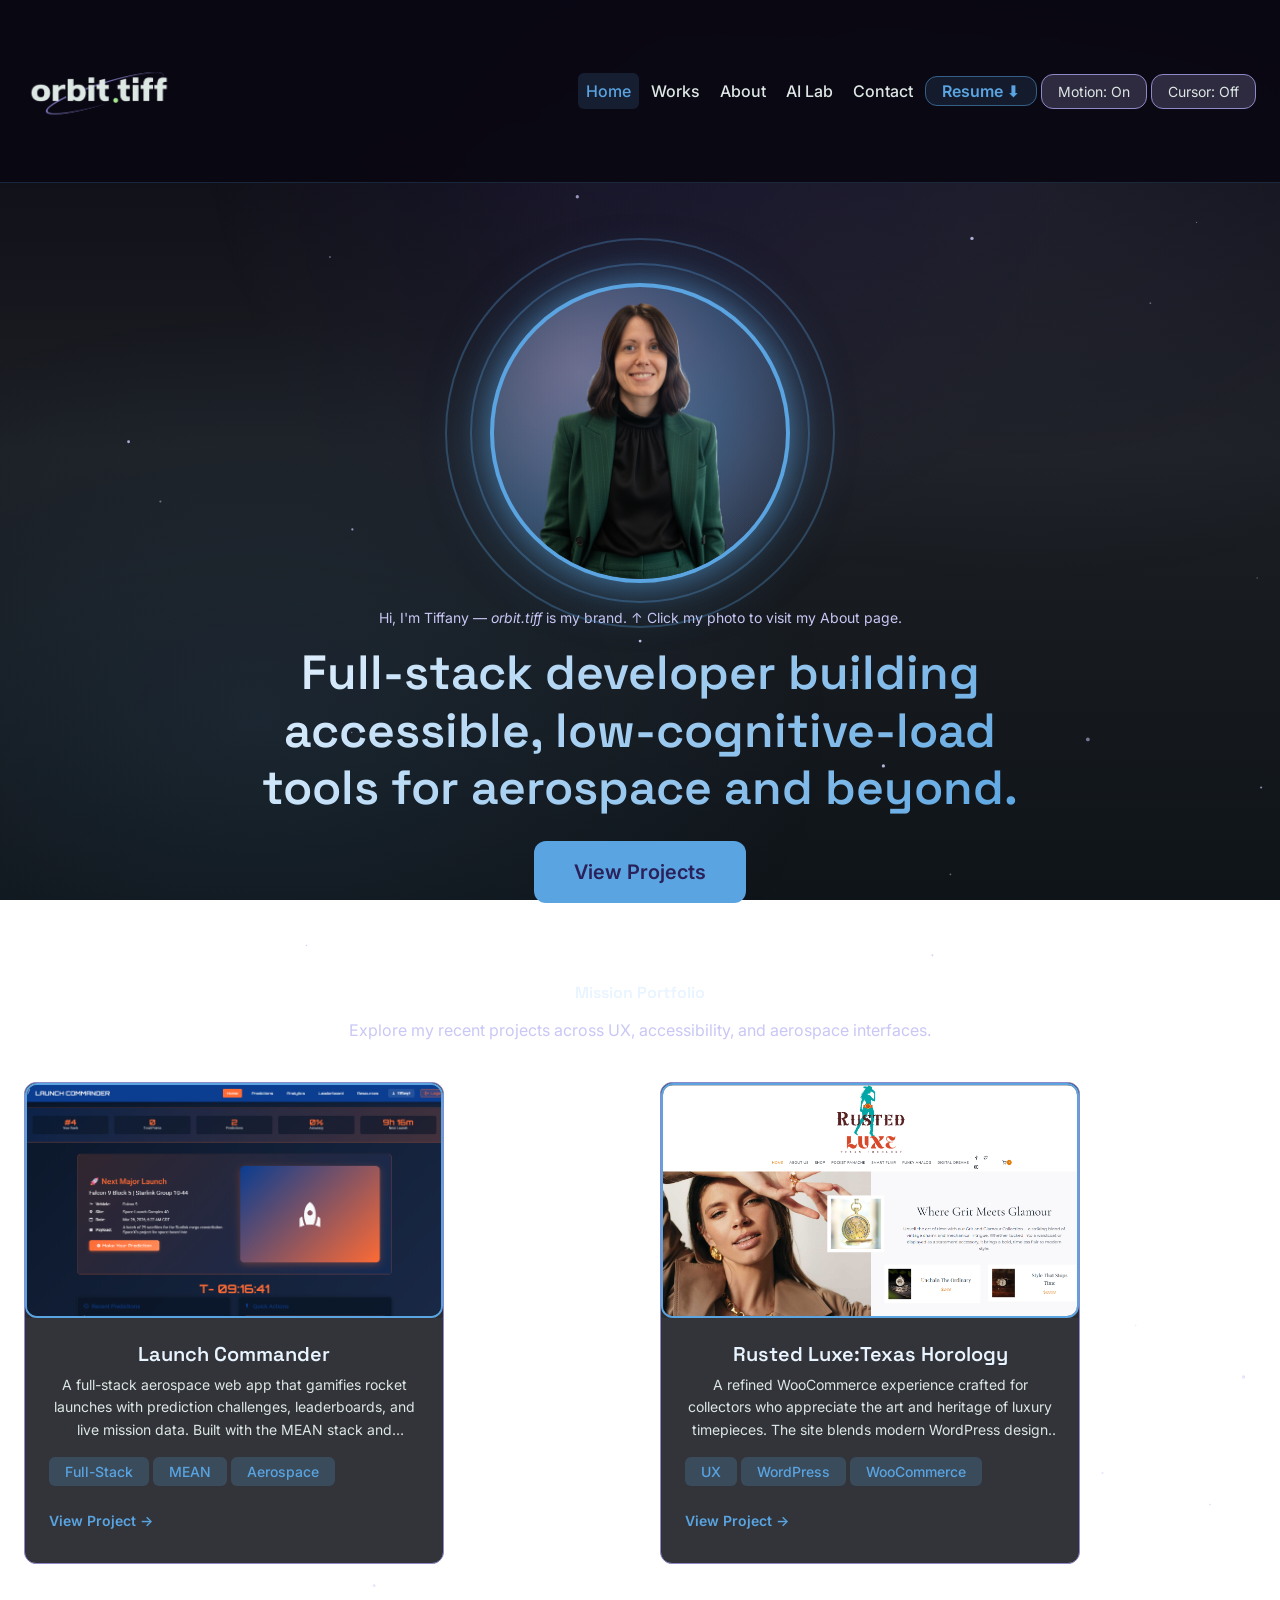
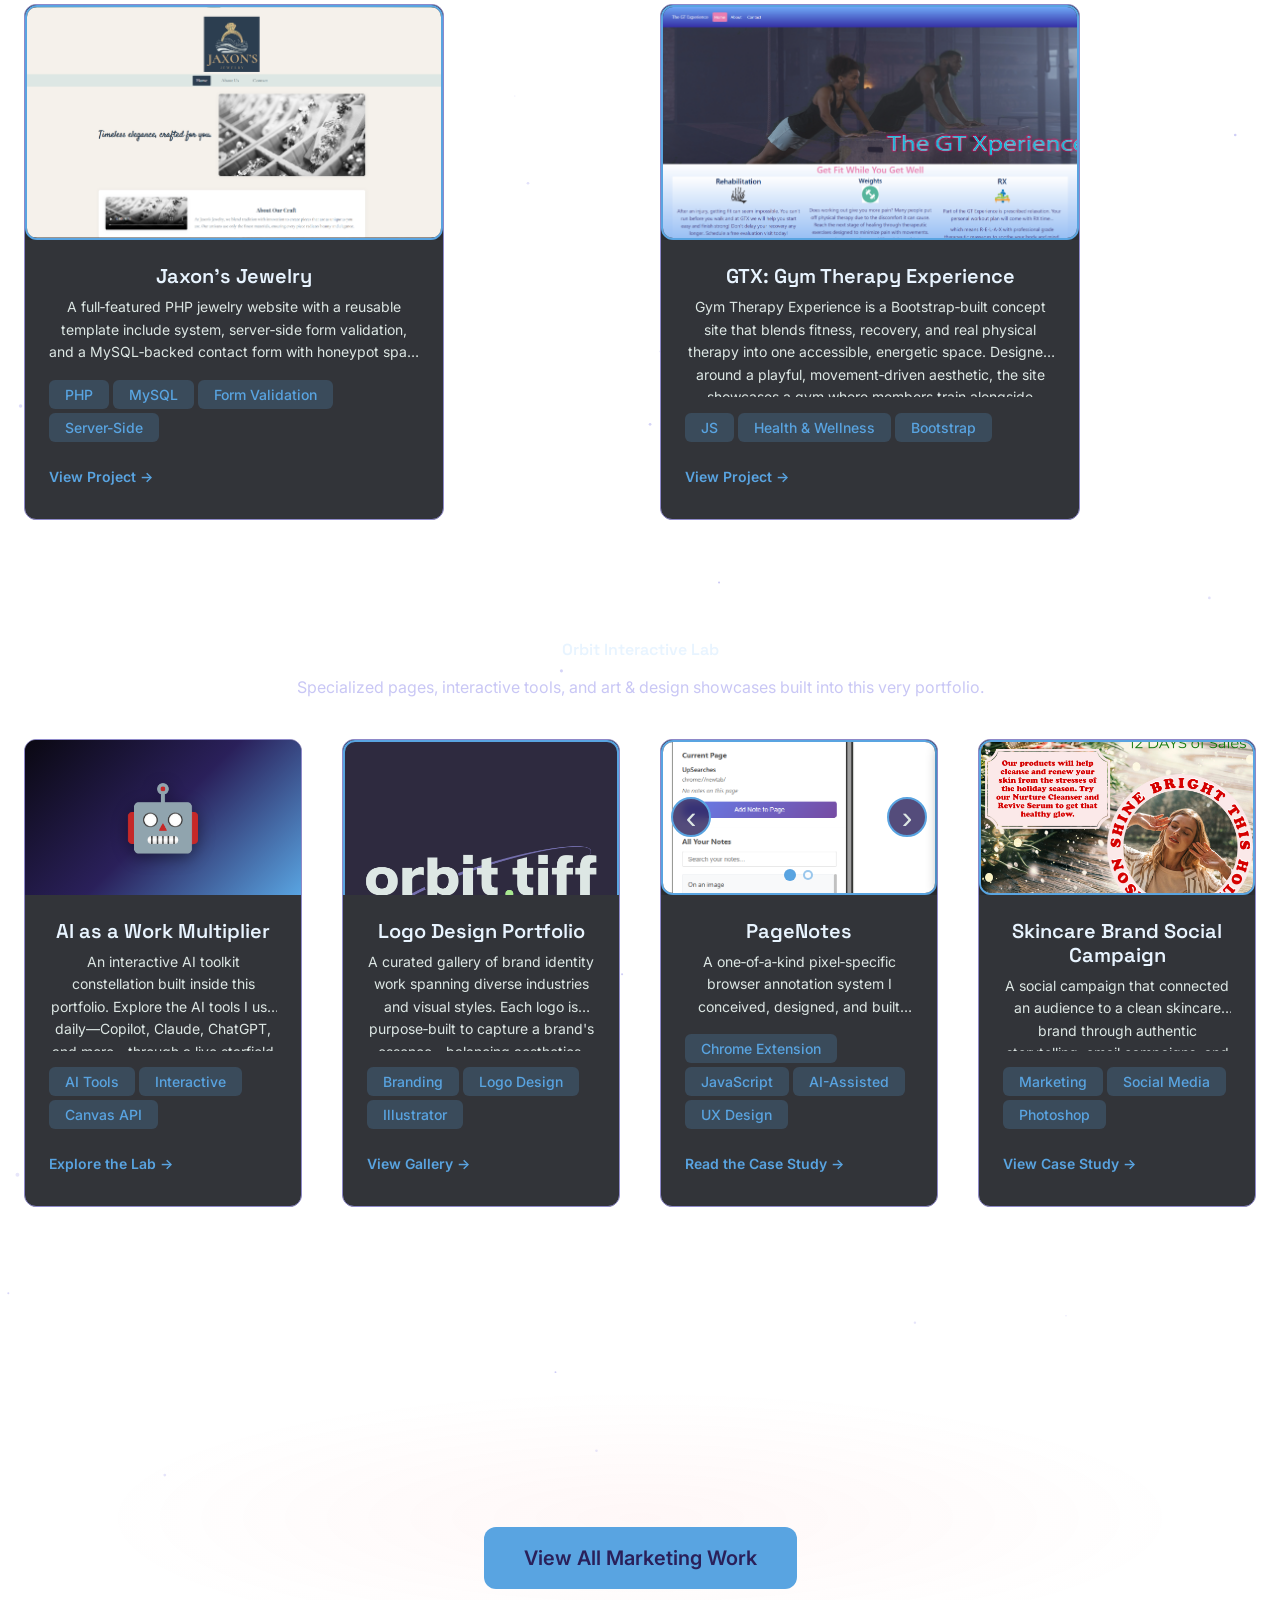
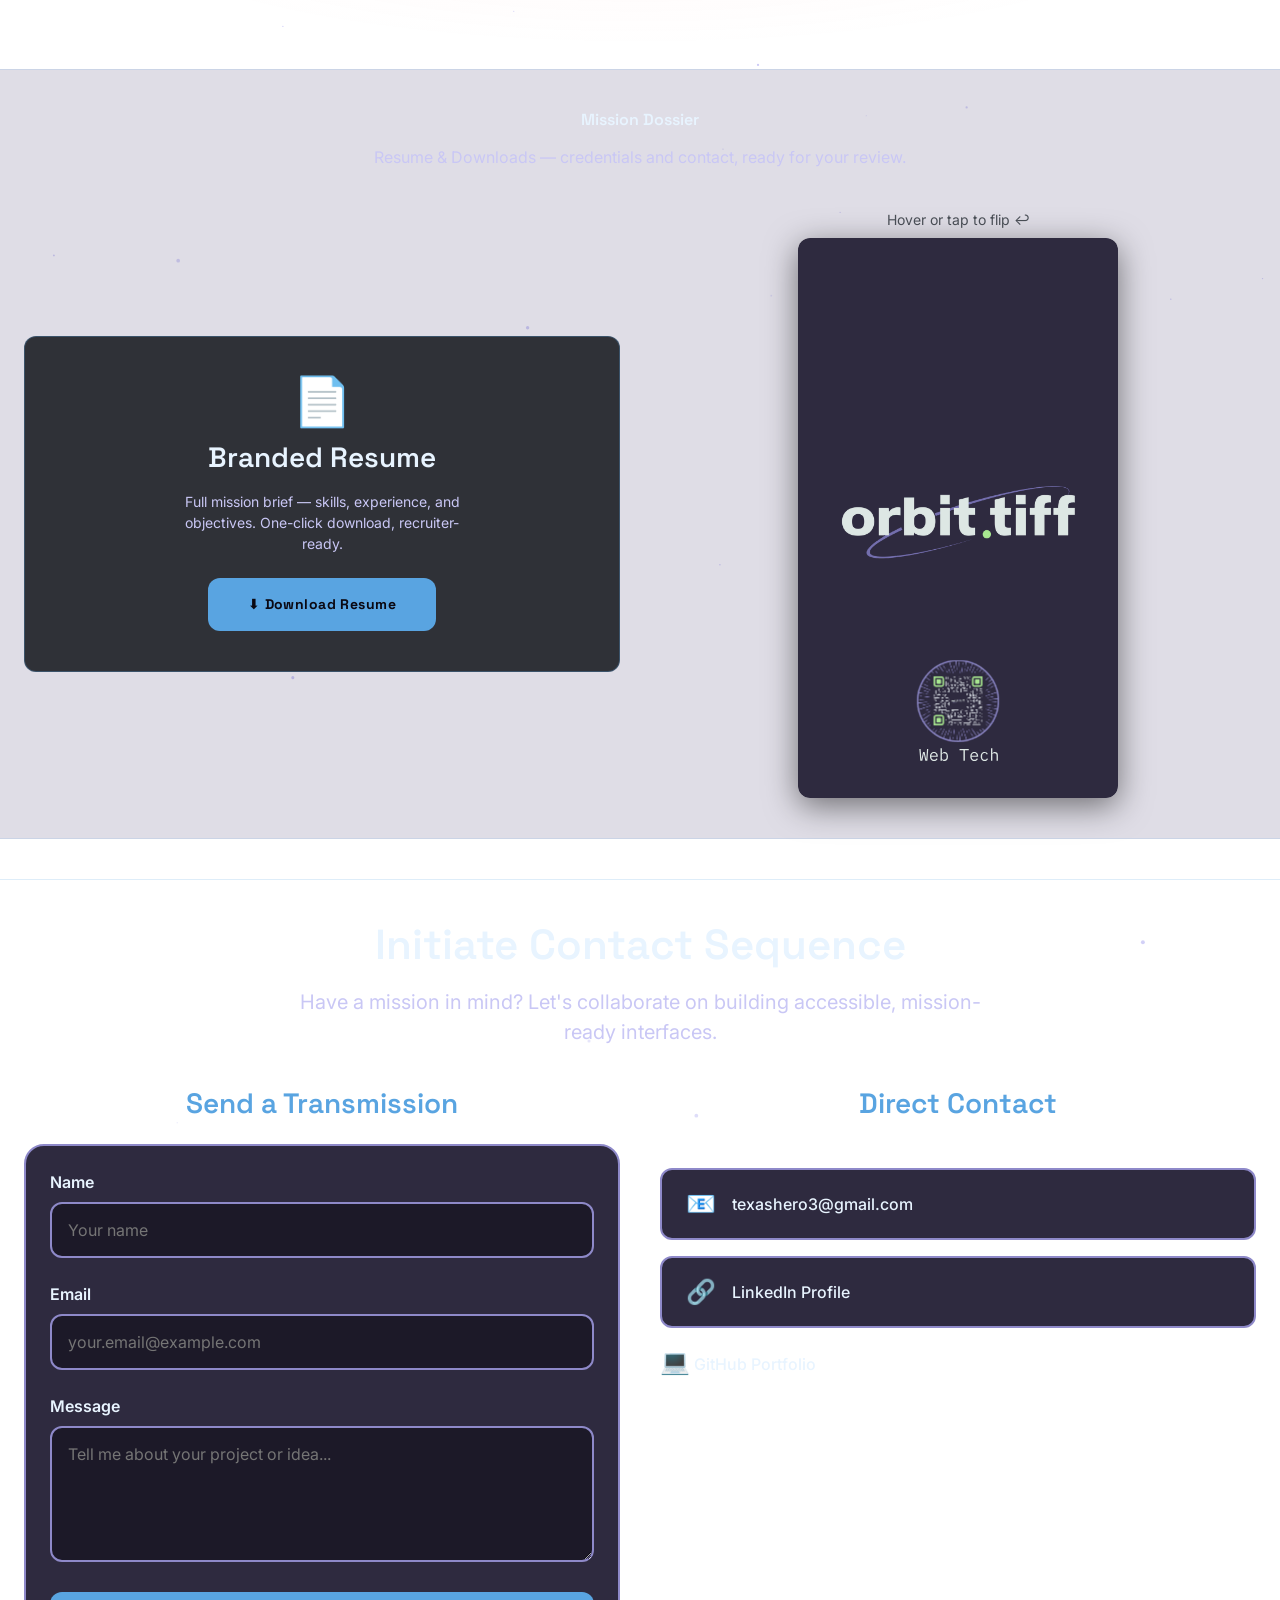
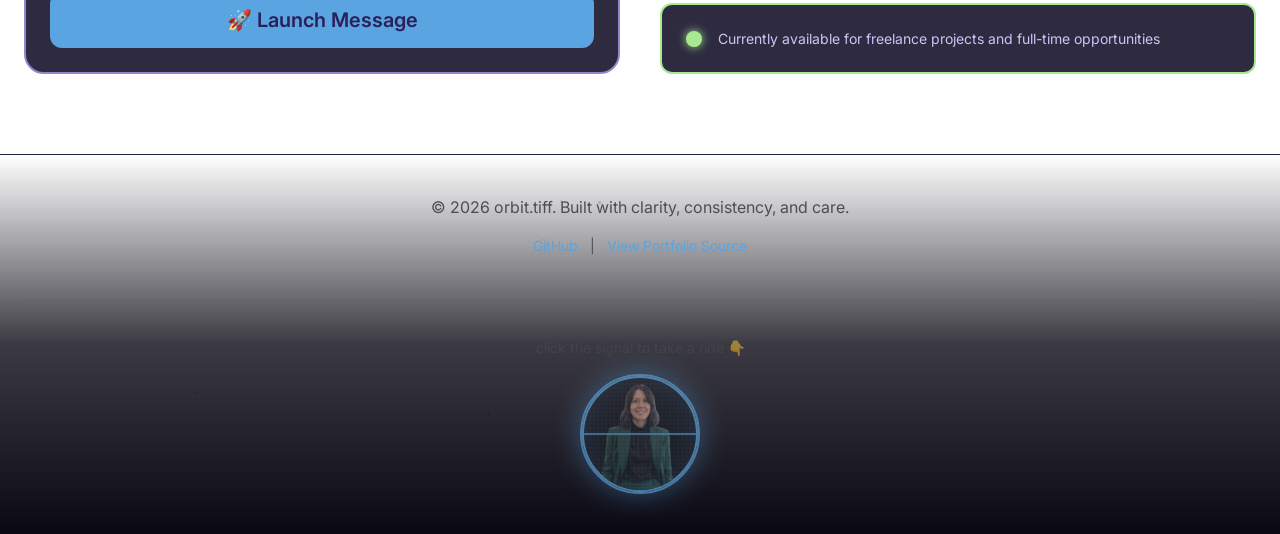
==== commit 5981a0bc: "Resolve merge: update index and styles after rename" ====
--- a/index.html
+++ b/index.html
@@ -76,7 +76,7 @@
           class="profile-image"
         >
       </button>
-      <p style="font-size: var(--font-size-sm); color: var(--color-starlight); margin-top: calc(var(--space-md) * -1); margin-bottom: var(--space-md);">Hi, I'm Tiffany — <em>orbit.tiff</em> is my brand. ↑ Click my photo to visit my About page.</p>
+      <p class="hero-intro">Hi, I'm Tiffany — <em>orbit.tiff</em> is my brand. ↑ Click my photo to visit my About page.</p>
 
       <h1>Full-stack developer building accessible, low-cognitive-load tools for aerospace and beyond.</h1>
       
@@ -199,7 +199,7 @@
           <article class="project-card">
             <div class="project-image-wrapper">
               <a href="aiPartnership.html" aria-label="Explore the AI Partnership page">
-                <div class="project-placeholder" style="background: linear-gradient(135deg, #0a0812 0%, #2a205a 50%, #59a4e1 100%);">
+                <div class="project-placeholder project-placeholder-bg">
                   <span class="placeholder-icon">🤖</span>
                 </div>
               </a>
@@ -300,7 +300,7 @@
 
         </div>
 
-        <div style="text-align: center; margin-top: var(--space-xl);">
+        <div class="marketing-link-wrapper">
           <a href="works.html#marketing" class="cta-button">View All Marketing Work</a>
         </div>
       </div>
@@ -454,9 +454,9 @@
   <!-- FOOTER -->
   <footer class="site-footer">
     <p>&copy; 2026 orbit.tiff. Built with clarity, consistency, and care.</p>
-    <p style="margin-top: var(--space-sm); font-size: var(--font-size-sm);">
-      <a href="https://github.com/TiffanyApril-Dev/" target="_blank" rel="noopener noreferrer" style="margin: 0 var(--space-sm);">GitHub</a> |
-      <a href="https://github.com/TiffanyApril-Dev/portfolio-site" target="_blank" rel="noopener noreferrer" style="margin: 0 var(--space-sm);">View Portfolio Source</a>
+    <p class="footer-links">
+      <a href="https://github.com/TiffanyApril-Dev/" target="_blank" rel="noopener noreferrer" class="footer-link">GitHub</a> |
+      <a href="https://github.com/TiffanyApril-Dev/portfolio-site" target="_blank" rel="noopener noreferrer" class="footer-link">View Portfolio Source</a>
     </p>
     <div class="easter-egg-container">
       <p class="easter-egg-hint">click the signal to take a ride 👇</p>
--- a/styles.css
+++ b/styles.css
@@ -1,3 +1,31 @@
+/* --- HERO INTRO PARAGRAPH (was inline style) --- */
+.hero-intro {
+  font-size: var(--font-size-sm);
+  color: var(--color-starlight);
+  margin-top: calc(var(--space-md) * -1);
+  margin-bottom: var(--space-md);
+  text-align: center;
+}
+
+/* --- PROJECT PLACEHOLDER BG (was inline style) --- */
+.project-placeholder-bg {
+  background: linear-gradient(135deg, #0a0812 0%, #2a205a 50%, #59a4e1 100%);
+}
+
+/* --- MARKETING LINK WRAPPER (was inline style) --- */
+.marketing-link-wrapper {
+  text-align: center;
+  margin-top: var(--space-xl);
+}
+
+/* --- FOOTER LINKS (was inline style) --- */
+.footer-links {
+  margin-top: var(--space-sm);
+  font-size: var(--font-size-sm);
+}
+.footer-link {
+  margin: 0 var(--space-sm);
+}
 /* ===========================================
    ORBIT.TIFF PORTFOLIO - MAIN STYLES
    Mission Dashboard Theme
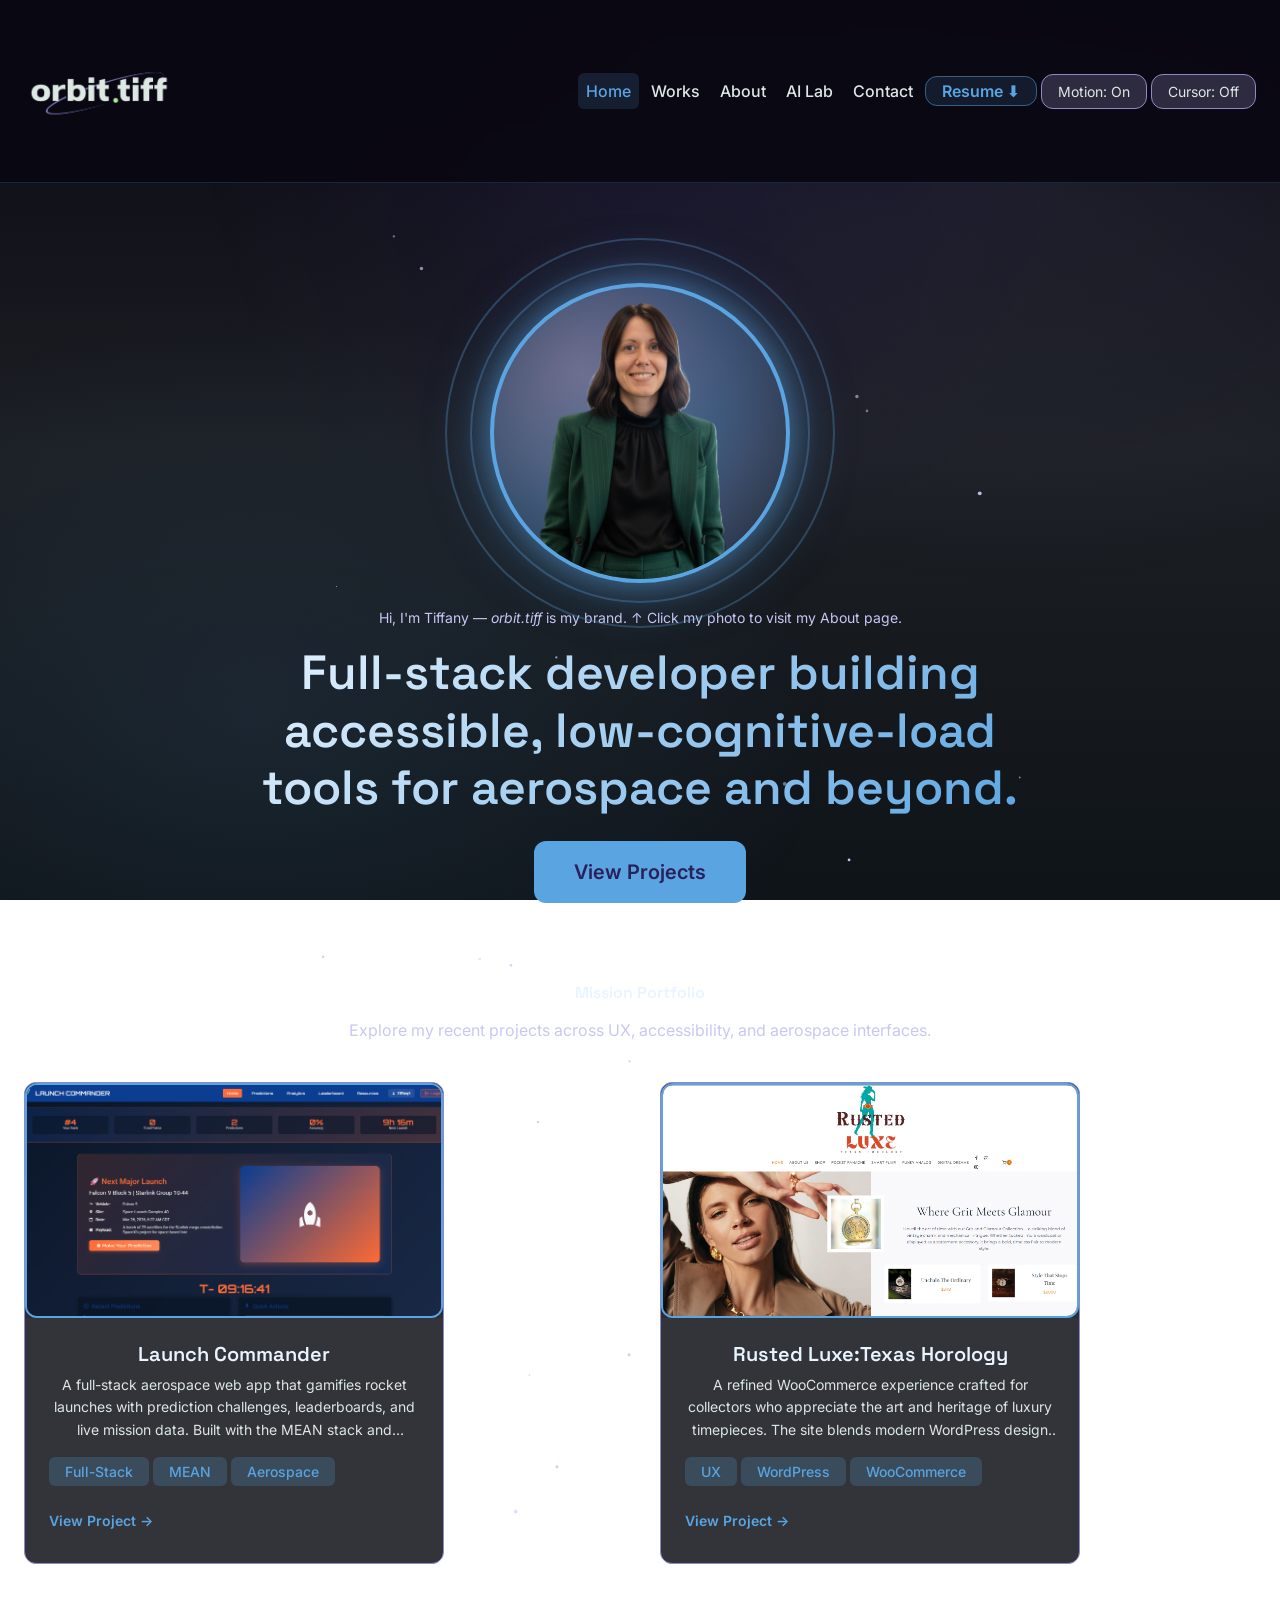
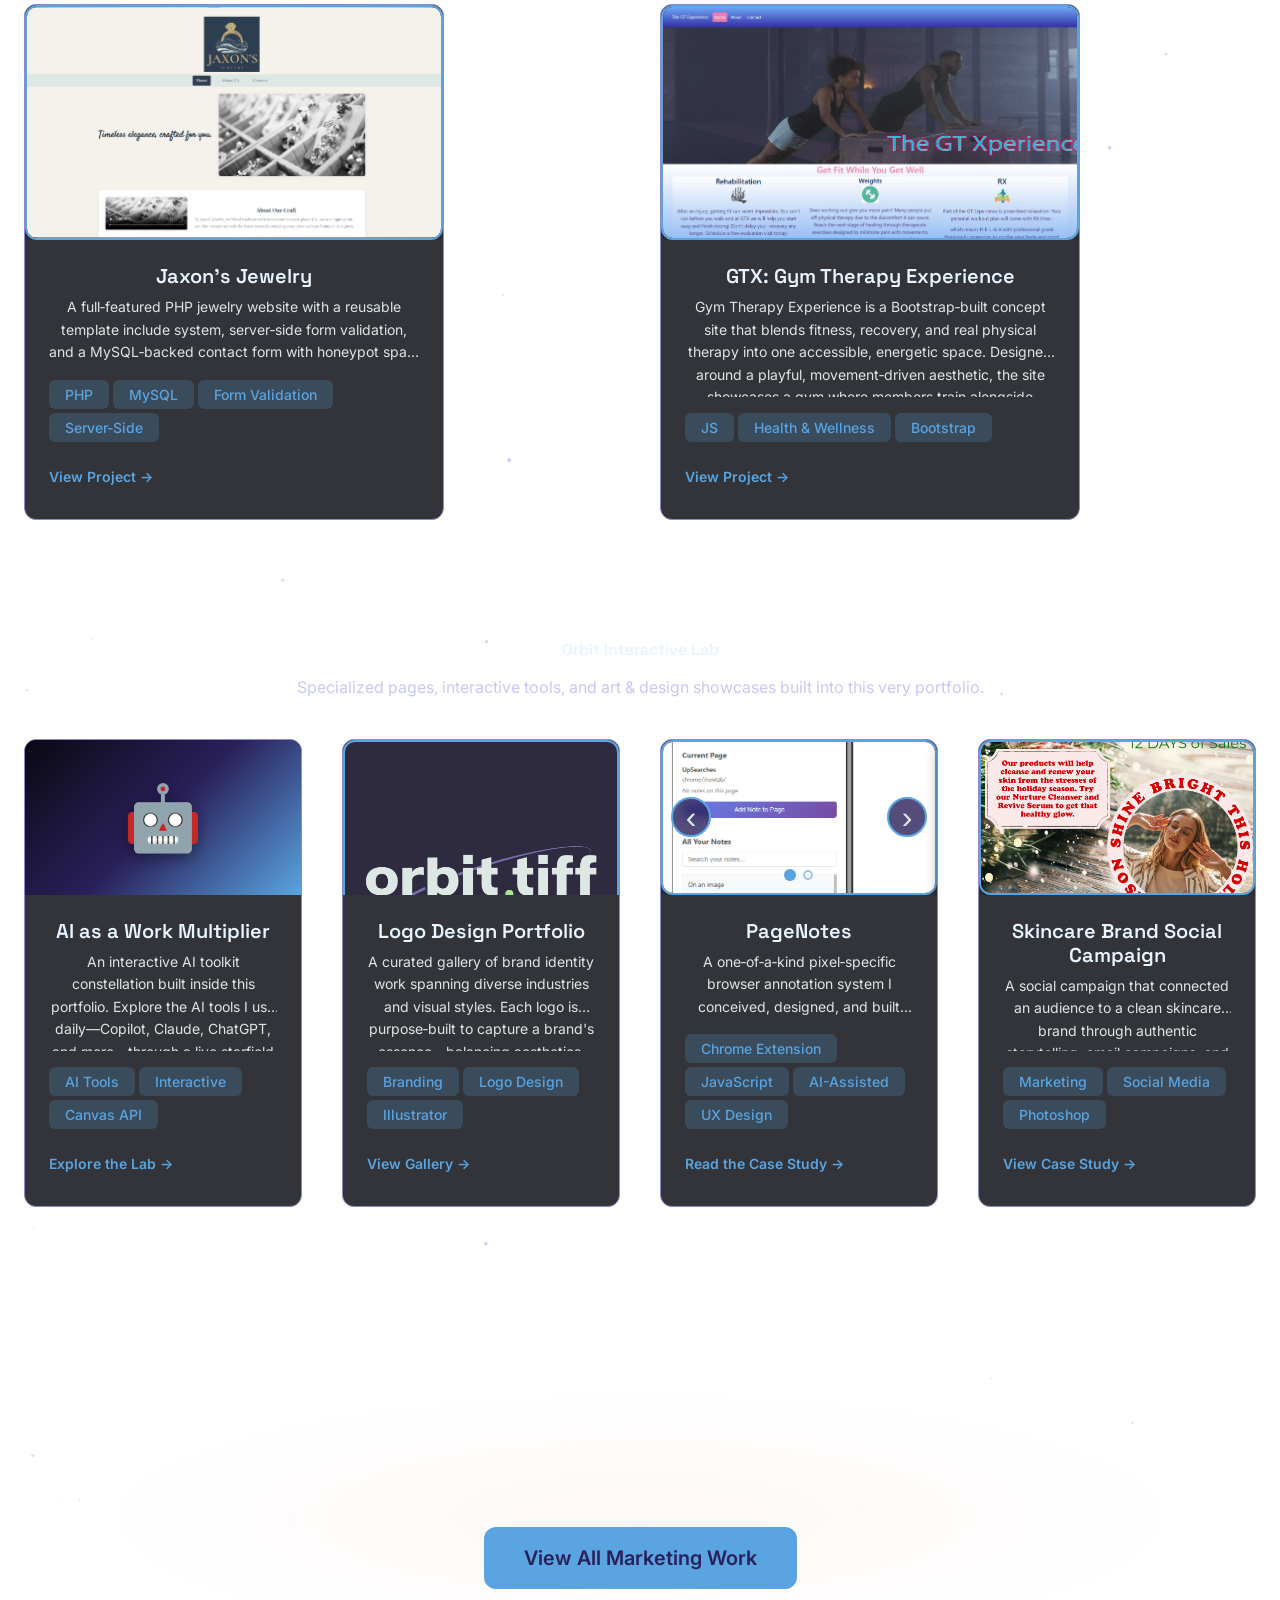
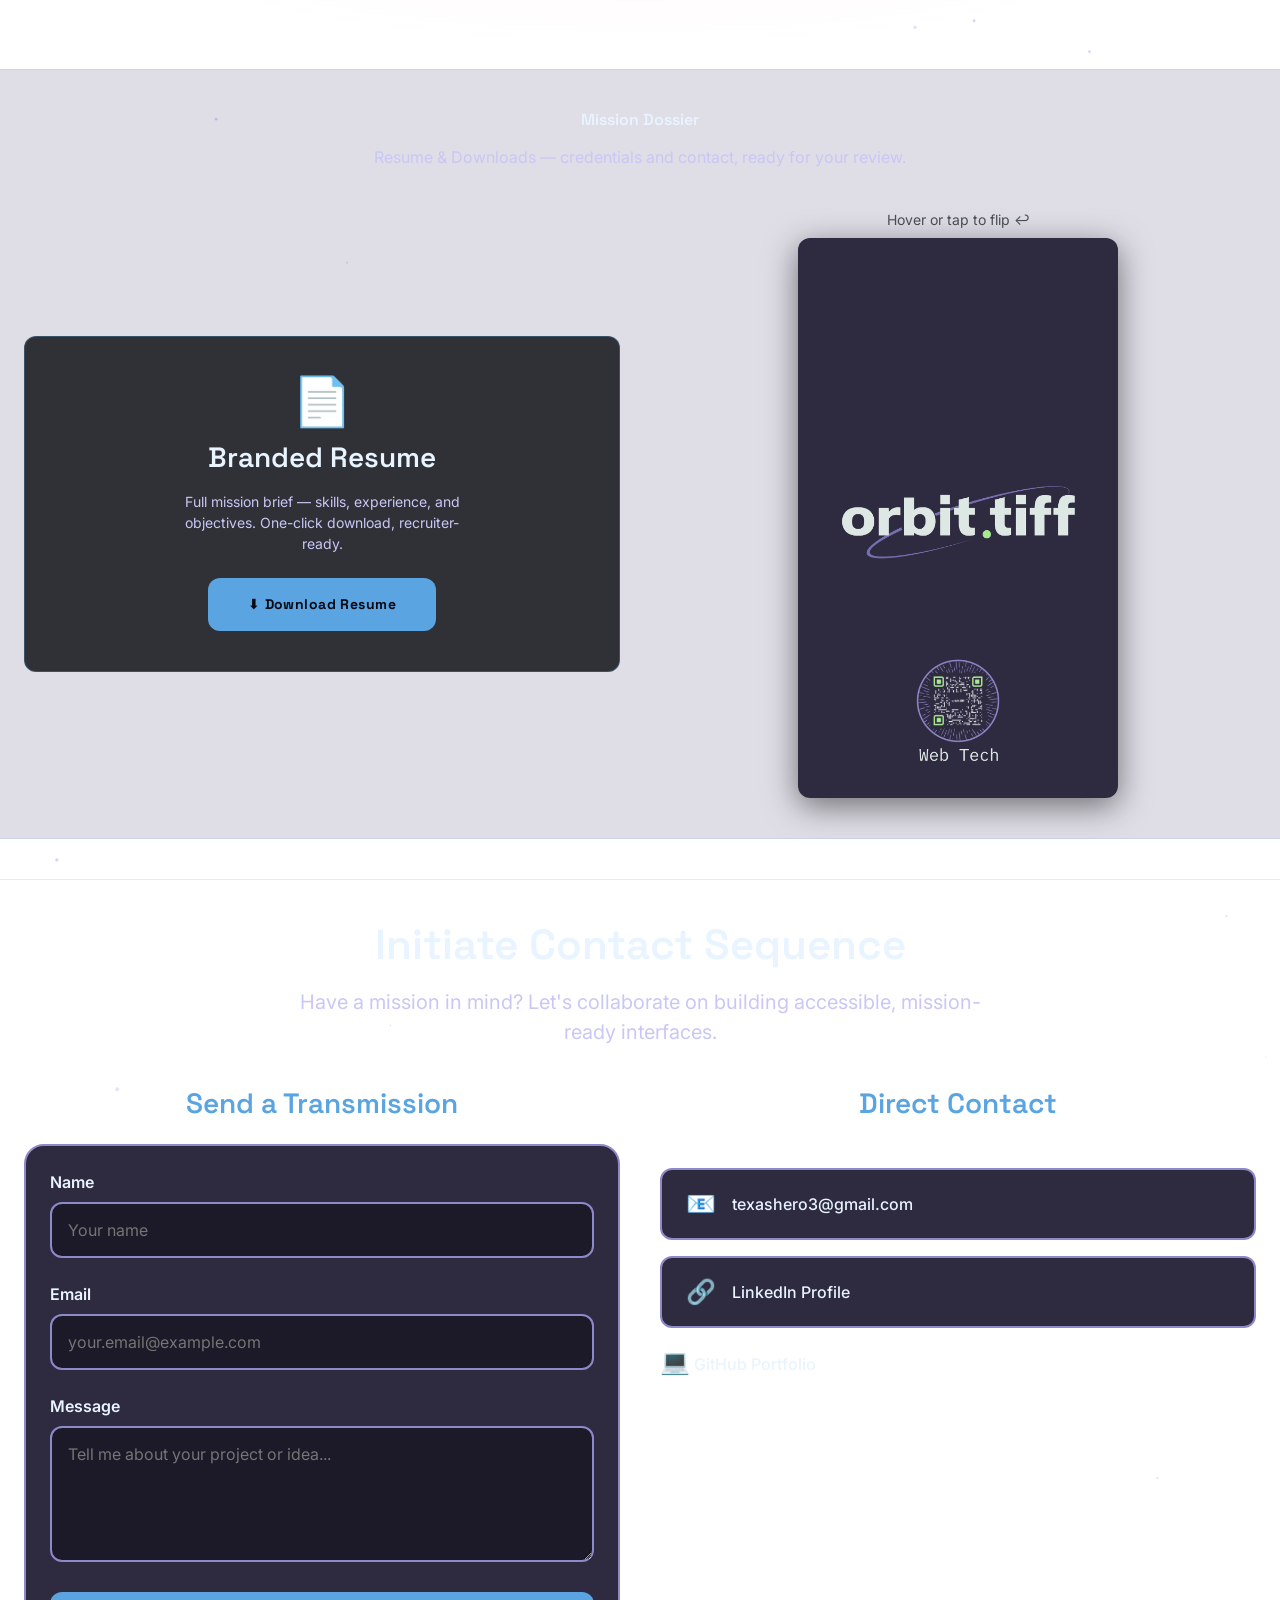
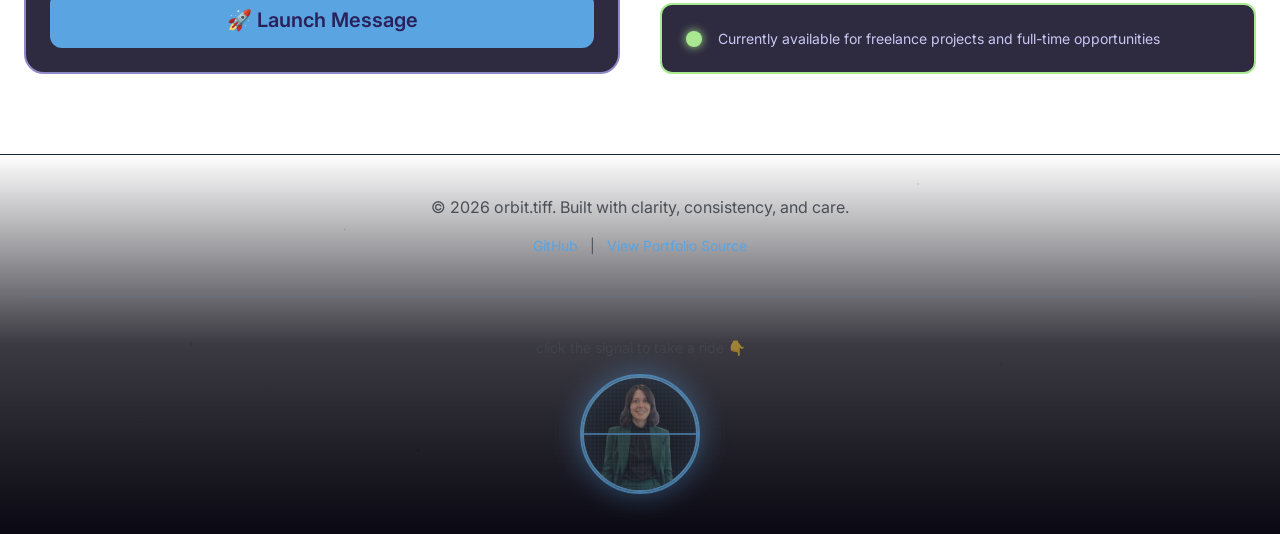
==== commit ea68230b: "Update business card images and file type" ====
--- a/index.html
+++ b/index.html
@@ -337,10 +337,10 @@
             <div class="biz-flip-card" tabindex="0" role="img" aria-label="orbit.tiff business card, front and back">
               <div class="biz-flip-inner">
                 <div class="biz-flip-front">
-                  <img src="images/front_busiCard.svg" alt="Business card front — orbit.tiff branding" class="biz-card-img">
+                  <img src="images/front_busiCard.png" alt="Business card front — orbit.tiff branding" class="biz-card-img">
                 </div>
                 <div class="biz-flip-back">
-                  <img src="images/back_busiCard.svg" alt="Business card back — contact details" class="biz-card-img">
+                  <img src="images/back_busiCard.png" alt="Business card back — contact details" class="biz-card-img">
                 </div>
               </div>
             </div>
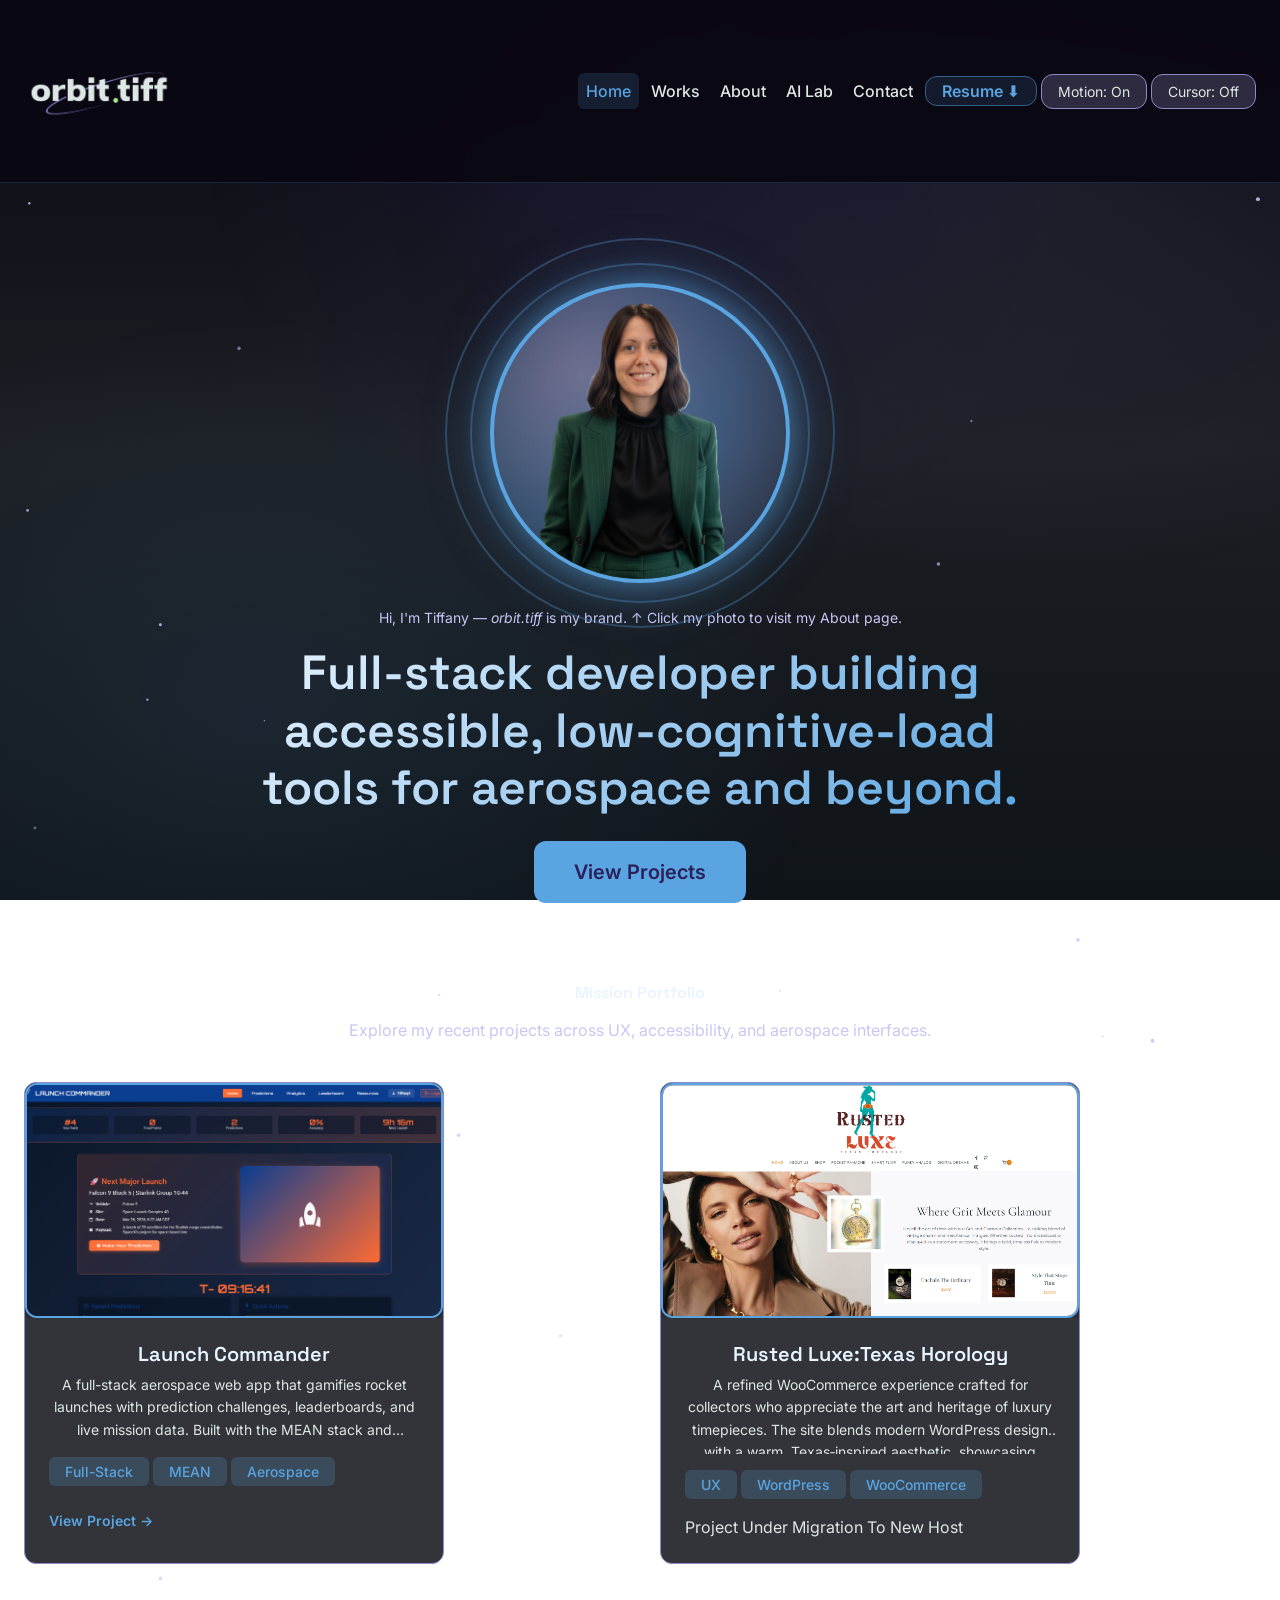
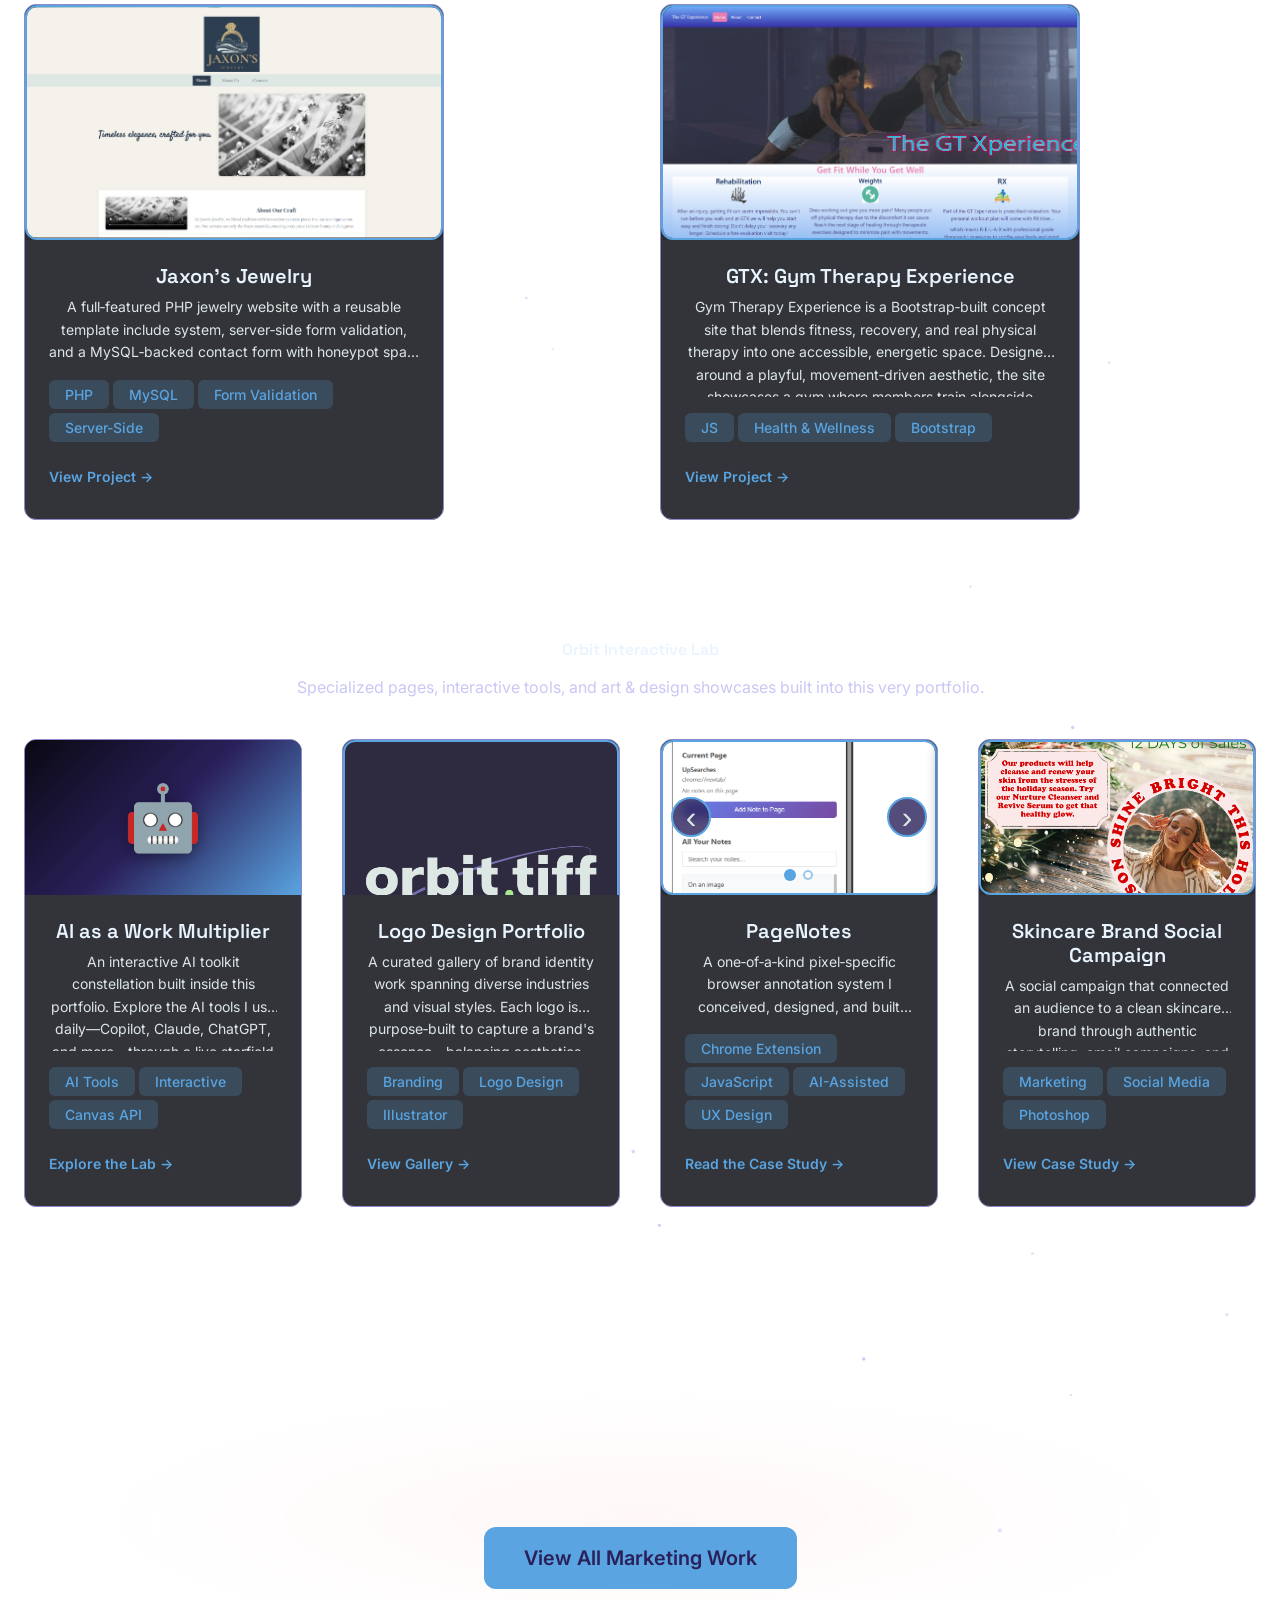
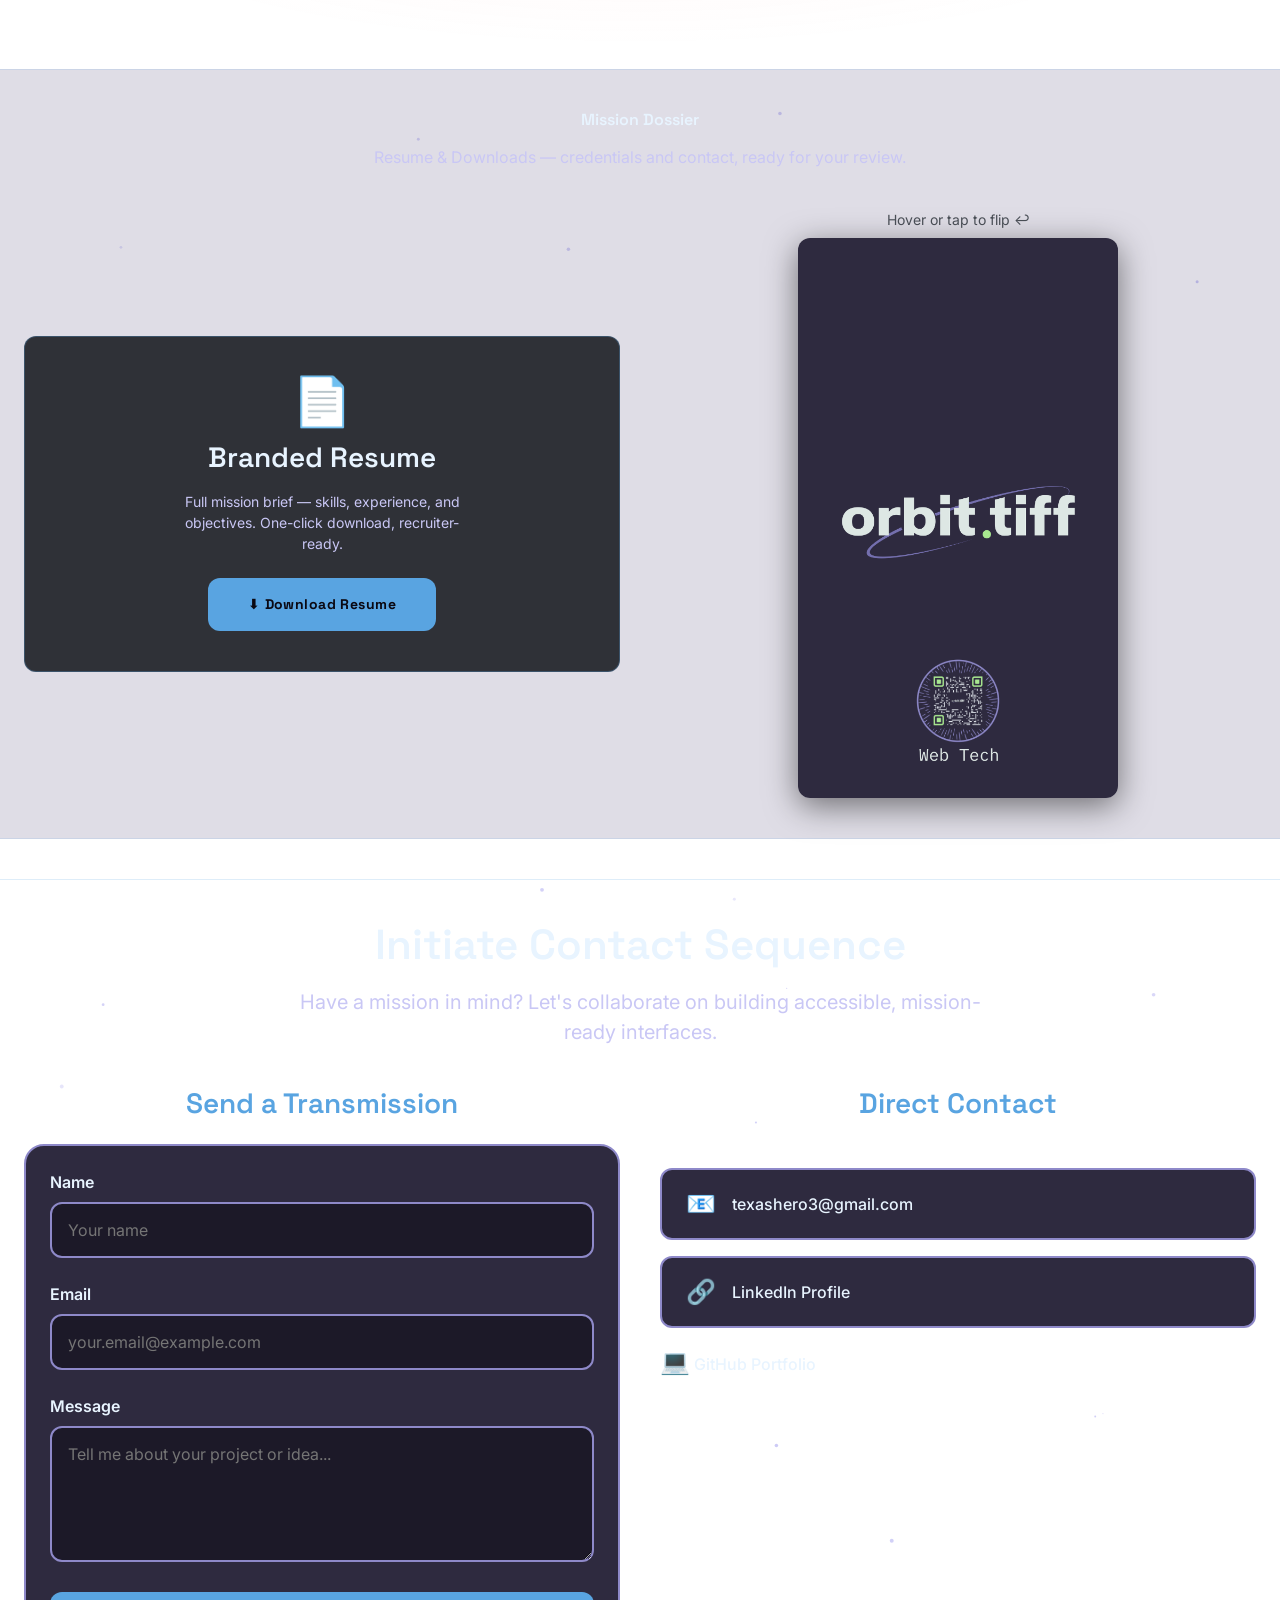
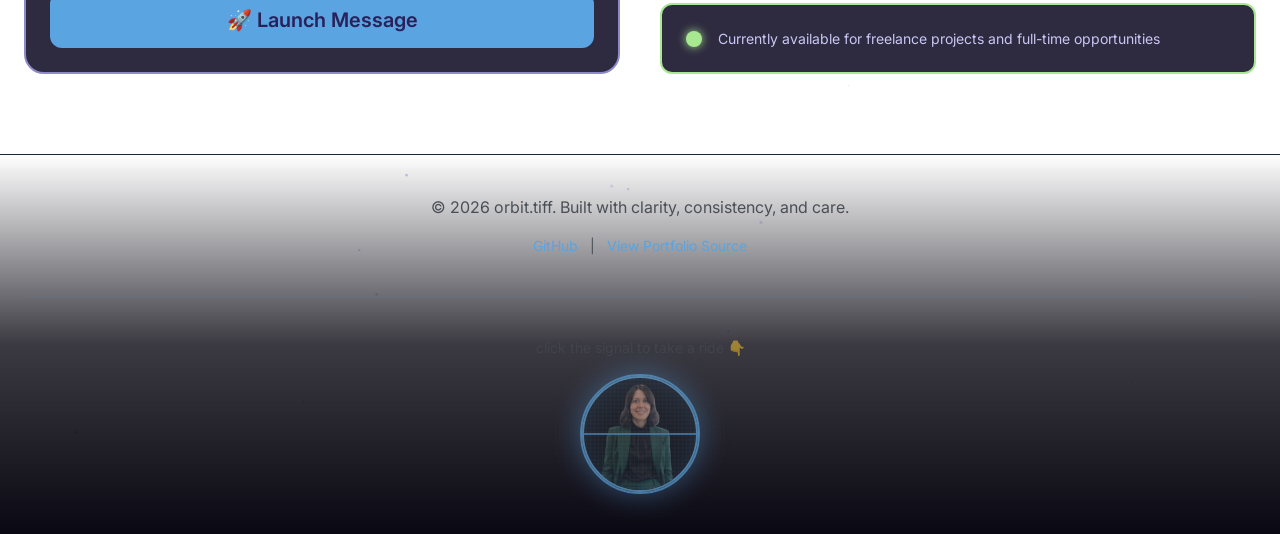
==== commit 11851ba5: "Add files via upload I changed the 'View my project' text and removed link while project is migratin" ====
--- a/index.html
+++ b/index.html
@@ -1,482 +1,482 @@
-<!DOCTYPE html>
-<html lang="en">
-<head>
-  <meta charset="UTF-8">
-  <meta name="viewport" content="width=device-width, initial-scale=1.0">
-  <title>orbit.tiff — Full-Stack Developer & Designer</title>
-  <meta name="description" content="Mission dashboard portfolio for a neurodivergent technologist designing calm, mission-ready interfaces.">
-  
-  <!-- Styles -->
-  <link rel="stylesheet" href="styles.css">
-  
-  <!-- Google Fonts -->
-  <link rel="preconnect" href="https://fonts.googleapis.com">
-  <link rel="preconnect" href="https://fonts.gstatic.com" crossorigin>
-  <link href="https://fonts.googleapis.com/css2?family=Inter:wght@400;500;600;700&family=Space+Grotesk:wght@500;600;700&display=swap" rel="stylesheet">
-</head>
-<body>
-  <a href="#main-content" class="skip-to-main">Skip to main content</a>
-  <canvas id="starfield-canvas" aria-hidden="true"></canvas>
-  
-  <!-- HEADER & NAVIGATION -->
-  <header class="site-header">
-    <div class="header-container">
-      <a href="index.html" class="site-logo">
-        <img src="images/logo_transp.png" alt="orbit.tiff logo" class="site-logo-img">
-      </a>
-      
-      <button class="hamburger" id="hamburger" aria-label="Open navigation menu" aria-expanded="false" aria-controls="mainNav">
-        <span class="bar"></span>
-        <span class="bar"></span>
-        <span class="bar"></span>
-      </button>
-
-      <nav class="main-nav" id="mainNav" role="navigation" aria-label="Main navigation">
-        <ul>
-          <li><a href="index.html" class="active">Home</a></li>
-          <li><a href="works.html">Works</a></li>
-          <li><a href="about.html">About</a></li>
-          <li><a href="aiPartnership.html">AI Lab</a></li>
-          <li><a href="#contact">Contact</a></li>
-          <li><a href="#dossier" class="nav-resume">Resume ⬇</a></li>
-          <li>
-            <button class="motion-toggle" id="motionToggle" aria-label="Toggle motion effects">
-              Motion: <span id="motionStatus">On</span>
-            </button>
-          </li>
-          <li>
-            <button class="cursor-toggle" id="cursorToggle" aria-label="Toggle cursor decoration">
-              Cursor: <span id="cursorStatus">On</span>
-            </button>
-          </li>
-        </ul>
-      </nav>
-    </div>
-  </header>
-
-  <!-- MAIN CONTENT -->
-  <main id="main-content">
-    
-    <!-- HERO SECTION -->
-    <section class="hero">
-      <button 
-        class="profile-rocket profile-nebula" 
-        id="profileRocket" 
-        aria-label="Launch to About page"
-        tabindex="0"
-      >
-        <div class="nebula-bg"></div>
-        <div class="orbital-rings">
-          <div class="ring ring-1"></div>
-          <div class="ring ring-2"></div>
-        </div>
-        <img 
-          src="images/profile_photo.png" 
-          alt="orbit.tiff profile" 
-          class="profile-image"
-        >
-      </button>
-      <p class="hero-intro">Hi, I'm Tiffany — <em>orbit.tiff</em> is my brand. ↑ Click my photo to visit my About page.</p>
-
-      <h1>Full-stack developer building accessible, low-cognitive-load tools for aerospace and beyond.</h1>
-      
-      <a href="#projects" class="cta-button">View Projects</a>
-    </section>
-
-    <!-- ROCKET LAUNCH OVERLAY -->
-    <div class="launch-overlay" id="launchOverlay" role="dialog" aria-live="polite">
-      <div class="mission-patch" id="missionPatch">
-        <img src="images/profile_photo.png" alt="Mission patch">
-        <div class="rocket-icon">🚀</div>
-      </div>
-      <div class="countdown-text" id="countdownText">T-minus 5</div>
-      <p class="launch-message">Launching to About page...</p>
-      <button class="abort-button" id="abortButton" aria-label="Abort launch">
-        Abort Launch
-      </button>
-    </div>
-
-    <!-- PROJECTS SECTION -->
-    <section class="projects-section" id="projects">
-      <div class="main-content">
-        <h2 class="section-title">Mission Portfolio</h2>
-        <p class="section-intro">Explore my recent projects across UX, accessibility, and aerospace interfaces.</p>
-
-          <div class="projects-grid mission-grid" role="region" aria-label="Project gallery">
-
-            <!-- Project Card: Launch Commander -->
-            <article class="project-card">
-              <div class="project-image-wrapper">
-                <a href="https://launch-commander.vercel.app" target="_blank" rel="noopener noreferrer" aria-label="Visit Launch Commander live app">
-                  <img src="images/projects/launchCommander.png" alt="Launch Commander app preview" class="project-image">
-                </a>
-              </div>
-              <div class="project-content">
-                <h3>Launch Commander</h3>
-                <p>A full-stack aerospace web app that gamifies rocket launches with prediction challenges, leaderboards, and live mission data. Built with the MEAN stack and integrating Launch Library 2.</p>
-                <div class="project-tags">
-                  <span class="tag">Full-Stack</span>
-                  <span class="tag">MEAN</span>
-                  <span class="tag">Aerospace</span>
-                </div>
-                <a href="https://launch-commander.vercel.app" class="project-link" target="_blank" rel="noopener noreferrer">View Project →</a>
-              </div>
-            </article>
-
-            <!-- Project Card 1 -->
-            <article class="project-card">
-              <div class="project-image-wrapper">
-                <a href="https://txdevart.com" target="_blank" rel="noopener noreferrer" aria-label="Visit Rusted Luxe website">
-                  <img src="images/projects/rustedLuxe.png" alt="Rusted Luxe Texas Horology website preview" class="project-image">
-                </a>
-              </div>
-              <div class="project-content">
-                <h3>Rusted Luxe:Texas Horology </h3>
-                <p>A refined WooCommerce experience crafted for collectors who appreciate the art and heritage of luxury timepieces. The site blends modern WordPress design with a warm, Texas‑inspired aesthetic, showcasing premium watches through elegant product layouts, smooth navigation, and a boutique‑style shopping flow. It highlights craftsmanship, authenticity, and elevated retail presentation—bringing a high‑end horology brand to life online.</p>
-                <div class="project-tags">
-                  <span class="tag">UX</span>
-                  <span class="tag">WordPress</span>
-                  <span class="tag">WooCommerce</span>
-                </div>
-                <a href="https://txdevart.com" class="project-link" target="_blank" rel="noopener noreferrer">View Project →</a>
-              </div>
-            </article>
-
-            <!-- Project Card 2: Jaxon's Jewelry (JJ) -->
-            <!-- TODO: Replace placeholder with screenshot → images/projects/jaxonsJewelry.png once available -->
-         
-            <article class="project-card">
-              <div class="project-image-wrapper">
-                <a href="https://txdevart.com/jaxons_jewelry/" target="_blank" rel="noopener noreferrer" aria-label="Visit Jaxon's Jewelry website">
-                  <img src="images/projects/jaxons.png" alt="Jaxon's Jewelry website preview" class="project-image">
-                </a>
-              </div>
-              <div class="project-content">
-                <h3>Jaxon's Jewelry</h3>
-                <p>A full‑featured PHP jewelry website with a reusable template include system, server‑side form validation, and a MySQL‑backed contact form with honeypot spam protection, input sanitization, and time‑check guards. Features a Birthstone Sweepstakes module—a PHP dynamic participant table driven by a 2D array of birthstone data—and a demo mode so the site can run safely in a portfolio environment without live database writes.</p>
-                <div class="project-tags">
-                  <span class="tag">PHP</span>
-                  <span class="tag">MySQL</span>
-                  <span class="tag">Form Validation</span>
-                  <span class="tag">Server-Side</span>
-                </div>
-                <a href="https://txdevart.com/jaxons_jewelry/" class="project-link" target="_blank" rel="noopener noreferrer">View Project →</a>
-              </div>
-            </article>
-
-            <!-- Project Card 3 -->
-            <article class="project-card">
-              <div class="project-image-wrapper">
-                <a href="https://txdevart.com/gym_therapy_experience/" target="_blank" rel="noopener noreferrer" aria-label="Visit GTX Gym Therapy Experience website">
-                  <img src="images/projects/GTX.png" alt="GTX Gym Therapy Experience website preview" class="project-image">
-                </a>
-              </div>
-              <div class="project-content">
-                <h3>GTX: Gym Therapy Experience</h3>
-                <p>Gym Therapy Experience is a Bootstrap‑built concept site that blends fitness, recovery, and real physical therapy into one accessible, energetic space. Designed around a playful, movement‑driven aesthetic, the site showcases a gym where members train alongside licensed therapists in a buddy‑system model that reduces injuries and builds confidence. Every session is followed by access to in‑house recovery stations—TENS units, saunas, hot/cold compress therapy, plunges, and professional‑level PT massages—creating an environment where getting fit and getting well finally meet without the high cost of traditional therapy.</p>
-                <div class="project-tags">
-                  <span class="tag">JS</span>
-                  <span class="tag">Health & Wellness</span>
-                  <span class="tag">Bootstrap</span>
-                </div>
-                <a href="https://txdevart.com/gym_therapy_experience/" class="project-link" target="_blank" rel="noopener noreferrer">View Project →</a>
-              </div>
-            </article>
-
-          </div>
-      </div>
-    </section>
-
-    <!-- ORBIT PAGES & INTERACTIVE LAB SECTION -->
-    <section class="projects-section orbit-pages-section" id="orbit-pages">
-      <div class="main-content">
-        <h2 class="section-title">Orbit Interactive Lab</h2>
-        <p class="section-intro">Specialized pages, interactive tools, and art & design showcases built into this very portfolio.</p>
-
-        <div class="projects-grid orbit-grid" role="region" aria-label="Orbit pages and interactive features">
-
-          <!-- Orbit Card 1: AI Partnership -->
-          <article class="project-card">
-            <div class="project-image-wrapper">
-              <a href="aiPartnership.html" aria-label="Explore the AI Partnership page">
-                <div class="project-placeholder project-placeholder-bg">
-                  <span class="placeholder-icon">🤖</span>
-                </div>
-              </a>
-            </div>
-            <div class="project-content">
-              <h3>AI as a Work Multiplier</h3>
-              <p>An interactive AI toolkit constellation built inside this portfolio. Explore the AI tools I use daily—Copilot, Claude, ChatGPT, and more—through a live starfield skymap you can navigate with your mouse or keyboard. A transparent look at how I leverage AI to accelerate development without sacrificing craft.</p>
-              <div class="project-tags">
-                <span class="tag">AI Tools</span>
-                <span class="tag">Interactive</span>
-                <span class="tag">Canvas API</span>
-              </div>
-              <a href="aiPartnership.html" class="project-link">Explore the Lab →</a>
-            </div>
-          </article>
-
-          <!-- Orbit Card 2: Logo Design Gallery -->
-          <article class="project-card">
-            <div class="project-image-wrapper">
-              <a href="logo-gallery.html" aria-label="View Logo Design Portfolio">
-                <img src="images/marketing/logos/orbit.tiff.png" alt="orbit.tiff logo — logo design sample" class="project-image logo-sample">
-              </a>
-            </div>
-            <div class="project-content">
-              <h3>Logo Design Portfolio</h3>
-              <p>A curated gallery of brand identity work spanning diverse industries and visual styles. Each logo is purpose‑built to capture a brand's essence—balancing aesthetics, scalability, and market fit. From minimalist wordmarks to illustrative emblems, this collection demonstrates range and intentionality in visual communication.</p>
-              <div class="project-tags">
-                <span class="tag">Branding</span>
-                <span class="tag">Logo Design</span>
-                <span class="tag">Illustrator</span>
-              </div>
-              <a href="logo-gallery.html" class="project-link">View Gallery →</a>
-            </div>
-          </article>
-
-          <!-- Orbit Card 3: PageNotes Browser Extension -->
-          <article class="project-card">
-            <div class="project-image-wrapper">
-              <div class="project-carousel" data-carousel="pagenotes">
-                <div class="carousel-track">
-                  <img src="images/projects/pageNotes.png" alt="PageNotes extension shown active on a webpage" class="project-image">
-                  <img src="images/projects/pageNotes2.png" alt="Close-up of a PageNotes sticky annotation icon pinned to a specific location on a page" class="project-image">
-                </div>
-                <button class="carousel-btn carousel-prev" aria-label="Previous image">‹</button>
-                <button class="carousel-btn carousel-next" aria-label="Next image">›</button>
-                <div class="carousel-dots">
-                  <button class="carousel-dot active" aria-label="Image 1"></button>
-                  <button class="carousel-dot" aria-label="Image 2"></button>
-                </div>
-              </div>
-            </div>
-            <div class="project-content">
-              <h3>PageNotes</h3>
-              <p>A one‑of‑a‑kind pixel‑specific browser annotation system I conceived, designed, and built with AI assistance. Notes stick to the exact coordinates on any webpage and stay anchored through scrolling, resizing, and dynamic content changes. Custom icons, persistent storage via the Chrome Extensions API, and a UX obsessively refined for low cognitive load.</p>
-              <div class="project-tags">
-                <span class="tag">Chrome Extension</span>
-                <span class="tag">JavaScript</span>
-                <span class="tag">AI-Assisted</span>
-                <span class="tag">UX Design</span>
-              </div>
-              <a href="aiPartnership.html#pagenotes" class="project-link">Read the Case Study →</a>
-            </div>
-          </article>
-
-              <!-- Orbit: Skincare Brand Social Campaign (moved from Marketing) -->
-              <article class="project-card">
-                <div class="project-image-wrapper">
-                  <img src="images/marketing/starling.jpg" alt="Skincare Brand Social Campaign preview" class="project-image">
-                </div>
-                <div class="project-content">
-                  <h3>Skincare Brand Social Campaign</h3>
-                  <p class="desc-short">A social campaign that connected an audience to a clean skincare brand through authentic storytelling, email campaigns, and social content—resulting in increased engagement and product placement.</p>
-                  <div class="project-tags">
-                    <span class="tag">Marketing</span>
-                    <span class="tag">Social Media</span>
-                    <span class="tag">Photoshop</span>
-                  </div>
-                  <a href="works.html#marketing" class="project-link">View Case Study →</a>
-                </div>
-              </article>
-
-            </div>
-      </div>
-    </section>
-
-    <!-- BRAND & MARKETING MISSIONS SECTION -->
-    <section class="projects-section marketing-section" id="marketing">
-      <div class="main-content">
-        <!-- Marketing header removed for a leaner homepage -->
-
-        <div class="projects-grid" role="region" aria-label="Marketing project showcase">
-          
-          <!-- Duplicate Logo Design Portfolio card removed (kept in Orbit Pages section) -->
-
-          <!-- Skincare card moved to Orbit Pages section -->
-
-          <!-- Lake Resort Campaign removed for a more concise homepage -->
-
-        </div>
-
-        <div class="marketing-link-wrapper">
-          <a href="works.html#marketing" class="cta-button">View All Marketing Work</a>
-        </div>
-      </div>
-    </section>
-
-    <!-- MISSION DOSSIER SECTION -->
-    <section class="dossier-section" id="dossier" aria-label="Mission Dossier">
-      <div class="dossier-container">
-        <h2 class="section-title">Mission Dossier</h2>
-        <p class="section-intro">Resume &amp; Downloads &mdash; credentials and contact, ready for your review.</p>
-
-        <div class="dossier-grid">
-
-          <!-- Resume Download Card -->
-          <div class="dossier-card resume-card">
-            <div class="dossier-card-inner">
-              <span class="dossier-icon" aria-hidden="true">📄</span>
-              <h3>Branded Resume</h3>
-              <p>Full mission brief — skills, experience, and objectives. One-click download, recruiter-ready.</p>
-              <a
-                href="t_morgan_branded_resume.pdf"
-                download="T_Morgan_Resume.pdf"
-                class="dossier-download-btn"
-                aria-label="Download T. Morgan branded resume PDF"
-              >
-                ⬇ Download Resume
-              </a>
-            </div>
-          </div>
-
-          <!-- Business Card Flip Card -->
-          <div class="dossier-card biz-card-wrapper" aria-label="Business card — hover or tap to flip">
-            <p class="flip-hint">Hover or tap to flip ↩</p>
-            <div class="biz-flip-card" tabindex="0" role="img" aria-label="orbit.tiff business card, front and back">
-              <div class="biz-flip-inner">
-                <div class="biz-flip-front">
-                  <img src="images/front_busiCard.png" alt="Business card front — orbit.tiff branding" class="biz-card-img">
-                </div>
-                <div class="biz-flip-back">
-                  <img src="images/back_busiCard.png" alt="Business card back — contact details" class="biz-card-img">
-                </div>
-              </div>
-            </div>
-          </div>
-
-        </div>
-      </div>
-    </section>
-
-    <!-- CONTACT SECTION -->
-    <section class="contact-section" id="contact">
-      <div class="contact-container">
-        <h2>Initiate Contact Sequence</h2>
-        <p class="contact-intro">
-          Have a mission in mind? Let's collaborate on building accessible, mission-ready interfaces.
-        </p>
-
-        <div class="contact-methods">
-          <!-- Contact Form -->
-          <div class="contact-form-wrapper">
-            <h3>Send a Transmission</h3>
-            <form class="contact-form" id="contactForm">
-              <div class="form-group">
-                <label for="name">Name</label>
-                <input 
-                  type="text" 
-                  id="name" 
-                  name="name" 
-                  required 
-                  placeholder="Your name"
-                  aria-required="true"
-                >
-              </div>
-
-              <div class="form-group">
-                <label for="email">Email</label>
-                <input 
-                  type="email" 
-                  id="email" 
-                  name="email" 
-                  required 
-                  placeholder="your.email@example.com"
-                  aria-required="true"
-                >
-              </div>
-
-              <div class="form-group">
-                <label for="message">Message</label>
-                <textarea 
-                  id="message" 
-                  name="message" 
-                  rows="5" 
-                  required 
-                  placeholder="Tell me about your project or idea..."
-                  aria-required="true"
-                ></textarea>
-              </div>
-
-              <button type="submit" class="contact-submit">
-                🚀 Launch Message
-              </button>
-            </form>
-          </div>
-
-          <!-- Direct Contact -->
-          <div class="contact-direct">
-            <h3>Direct Contact</h3>
-            <div class="contact-links">
-              <a href="mailto:texashero3@gmail.com" class="contact-link">
-                <span class="contact-icon">📧</span>
-                <span class="contact-label">texashero3@gmail.com</span>
-              </a>
-              <a href="https://www.linkedin.com/in/tiffanymorganhill" class="contact-link" target="_blank" rel="noopener">
-                <span class="contact-icon">🔗</span>
-                <span class="contact-label">LinkedIn Profile</span>
-              </a>
-              <a href="https://github.com/TiffanyApril-Dev" target="_blank" rel="noopener">
-                <span class="contact-icon">💻</span>
-                <span class="contact-label">GitHub Portfolio</span>
-              </a>
-            </div>
-
-            <div class="availability-status">
-              <div class="status-indicator"></div>
-              <p>Currently available for freelance projects and full-time opportunities</p>
-            </div>
-          </div>
-        </div>
-      </div>
-    </section>
-
-    <!-- TELESCOPE FOLLOWER -->
-    <div class="telescope-follower" id="telescopeFollower" aria-hidden="true">
-      🔭
-    </div>
-
-    <!-- PROJECT CARD POPUP -->
-    <div class="popup-overlay" id="popupOverlay"></div>
-    <div class="project-card-popup" id="projectCardPopup" role="dialog" aria-modal="true">
-      <button class="popup-close" id="popupClose" aria-label="Close popup">×</button>
-      <span class="popup-icon" id="popupIcon">🚀</span>
-      <h2 class="popup-title" id="popupTitle">Project Title</h2>
-      <p class="popup-meta" id="popupMeta">Role • Timeline</p>
-      <p class="popup-description" id="popupDescription">Project description goes here.</p>
-      <div class="popup-tags" id="popupTags"></div>
-      <a href="#" class="popup-cta" id="popupCTA">View Full Case Study →</a>
-    </div>
-
-  </main>
-
-  <!-- FOOTER -->
-  <footer class="site-footer">
-    <p>&copy; 2026 orbit.tiff. Built with clarity, consistency, and care.</p>
-    <p class="footer-links">
-      <a href="https://github.com/TiffanyApril-Dev/" target="_blank" rel="noopener noreferrer" class="footer-link">GitHub</a> |
-      <a href="https://github.com/TiffanyApril-Dev/portfolio-site" target="_blank" rel="noopener noreferrer" class="footer-link">View Portfolio Source</a>
-    </p>
-    <div class="easter-egg-container">
-      <p class="easter-egg-hint">click the signal to take a ride 👇</p>
-      <button 
-        class="profile-rocket profile-hologram easter-egg-profile" 
-        id="easterEggProfile"
-        aria-label="Hidden holographic profile"
-        title="Holographic mode activated"
-      >
-        <div class="holo-grid"></div>
-        <div class="scan-lines"></div>
-        <img src="images/profile_photo.png" alt="orbit.tiff holographic mode" class="profile-image">
-        <div class="holo-glitch"></div>
-      </button>
-    </div>
-  </footer>
-
-  <!-- JavaScript -->
-  <script src="script.js"></script>
-    <div class="nav-overlay" id="navOverlay" aria-hidden="true"></div>
-
-</body>
+<!DOCTYPE html>
+<html lang="en">
+<head>
+  <meta charset="UTF-8">
+  <meta name="viewport" content="width=device-width, initial-scale=1.0">
+  <title>orbit.tiff — Full-Stack Developer & Designer</title>
+  <meta name="description" content="Mission dashboard portfolio for a neurodivergent technologist designing calm, mission-ready interfaces.">
+  
+  <!-- Styles -->
+  <link rel="stylesheet" href="styles.css">
+  
+  <!-- Google Fonts -->
+  <link rel="preconnect" href="https://fonts.googleapis.com">
+  <link rel="preconnect" href="https://fonts.gstatic.com" crossorigin>
+  <link href="https://fonts.googleapis.com/css2?family=Inter:wght@400;500;600;700&family=Space+Grotesk:wght@500;600;700&display=swap" rel="stylesheet">
+</head>
+<body>
+  <a href="#main-content" class="skip-to-main">Skip to main content</a>
+  <canvas id="starfield-canvas" aria-hidden="true"></canvas>
+  
+  <!-- HEADER & NAVIGATION -->
+  <header class="site-header">
+    <div class="header-container">
+      <a href="index.html" class="site-logo">
+        <img src="images/logo_transp.png" alt="orbit.tiff logo" class="site-logo-img">
+      </a>
+      
+      <button class="hamburger" id="hamburger" aria-label="Open navigation menu" aria-expanded="false" aria-controls="mainNav">
+        <span class="bar"></span>
+        <span class="bar"></span>
+        <span class="bar"></span>
+      </button>
+
+      <nav class="main-nav" id="mainNav" role="navigation" aria-label="Main navigation">
+        <ul>
+          <li><a href="index.html" class="active">Home</a></li>
+          <li><a href="works.html">Works</a></li>
+          <li><a href="about.html">About</a></li>
+          <li><a href="aiPartnership.html">AI Lab</a></li>
+          <li><a href="#contact">Contact</a></li>
+          <li><a href="#dossier" class="nav-resume">Resume ⬇</a></li>
+          <li>
+            <button class="motion-toggle" id="motionToggle" aria-label="Toggle motion effects">
+              Motion: <span id="motionStatus">On</span>
+            </button>
+          </li>
+          <li>
+            <button class="cursor-toggle" id="cursorToggle" aria-label="Toggle cursor decoration">
+              Cursor: <span id="cursorStatus">On</span>
+            </button>
+          </li>
+        </ul>
+      </nav>
+    </div>
+  </header>
+
+  <!-- MAIN CONTENT -->
+  <main id="main-content">
+    
+    <!-- HERO SECTION -->
+    <section class="hero">
+      <button 
+        class="profile-rocket profile-nebula" 
+        id="profileRocket" 
+        aria-label="Launch to About page"
+        tabindex="0"
+      >
+        <div class="nebula-bg"></div>
+        <div class="orbital-rings">
+          <div class="ring ring-1"></div>
+          <div class="ring ring-2"></div>
+        </div>
+        <img 
+          src="images/profile_photo.png" 
+          alt="orbit.tiff profile" 
+          class="profile-image"
+        >
+      </button>
+      <p class="hero-intro">Hi, I'm Tiffany — <em>orbit.tiff</em> is my brand. ↑ Click my photo to visit my About page.</p>
+
+      <h1>Full-stack developer building accessible, low-cognitive-load tools for aerospace and beyond.</h1>
+      
+      <a href="#projects" class="cta-button">View Projects</a>
+    </section>
+
+    <!-- ROCKET LAUNCH OVERLAY -->
+    <div class="launch-overlay" id="launchOverlay" role="dialog" aria-live="polite">
+      <div class="mission-patch" id="missionPatch">
+        <img src="images/profile_photo.png" alt="Mission patch">
+        <div class="rocket-icon">🚀</div>
+      </div>
+      <div class="countdown-text" id="countdownText">T-minus 5</div>
+      <p class="launch-message">Launching to About page...</p>
+      <button class="abort-button" id="abortButton" aria-label="Abort launch">
+        Abort Launch
+      </button>
+    </div>
+
+    <!-- PROJECTS SECTION -->
+    <section class="projects-section" id="projects">
+      <div class="main-content">
+        <h2 class="section-title">Mission Portfolio</h2>
+        <p class="section-intro">Explore my recent projects across UX, accessibility, and aerospace interfaces.</p>
+
+          <div class="projects-grid mission-grid" role="region" aria-label="Project gallery">
+
+            <!-- Project Card: Launch Commander -->
+            <article class="project-card">
+              <div class="project-image-wrapper">
+                <a href="https://launch-commander.vercel.app" target="_blank" rel="noopener noreferrer" aria-label="Visit Launch Commander live app">
+                  <img src="images/projects/launchCommander.png" alt="Launch Commander app preview" class="project-image">
+                </a>
+              </div>
+              <div class="project-content">
+                <h3>Launch Commander</h3>
+                <p>A full-stack aerospace web app that gamifies rocket launches with prediction challenges, leaderboards, and live mission data. Built with the MEAN stack and integrating Launch Library 2.</p>
+                <div class="project-tags">
+                  <span class="tag">Full-Stack</span>
+                  <span class="tag">MEAN</span>
+                  <span class="tag">Aerospace</span>
+                </div>
+                <a href="https://launch-commander.vercel.app" class="project-link" target="_blank" rel="noopener noreferrer">View Project →</a>
+              </div>
+            </article>
+
+            <!-- Project Card 1 -->
+            <article class="project-card">
+              <div class="project-image-wrapper">
+                <a href="https://txdevart.com" target="_blank" rel="noopener noreferrer" aria-label="Visit Rusted Luxe website">
+                  <img src="images/projects/rustedLuxe.png" alt="Rusted Luxe Texas Horology website preview" class="project-image">
+                </a>
+              </div>
+              <div class="project-content">
+                <h3>Rusted Luxe:Texas Horology </h3>
+                <p>A refined WooCommerce experience crafted for collectors who appreciate the art and heritage of luxury timepieces. The site blends modern WordPress design with a warm, Texas‑inspired aesthetic, showcasing premium watches through elegant product layouts, smooth navigation, and a boutique‑style shopping flow. It highlights craftsmanship, authenticity, and elevated retail presentation—bringing a high‑end horology brand to life online.</p>
+                <div class="project-tags">
+                  <span class="tag">UX</span>
+                  <span class="tag">WordPress</span>
+                  <span class="tag">WooCommerce</span>
+                </div>
+                 <div>Project Under Migration To New Host</div>
+              </div>
+            </article>
+
+            <!-- Project Card 2: Jaxon's Jewelry (JJ) -->
+            <!-- TODO: Replace placeholder with screenshot → images/projects/jaxonsJewelry.png once available -->
+         
+            <article class="project-card">
+              <div class="project-image-wrapper">
+                <a href="https://txdevart.com/jaxons_jewelry/" target="_blank" rel="noopener noreferrer" aria-label="Visit Jaxon's Jewelry website">
+                  <img src="images/projects/jaxons.png" alt="Jaxon's Jewelry website preview" class="project-image">
+                </a>
+              </div>
+              <div class="project-content">
+                <h3>Jaxon's Jewelry</h3>
+                <p>A full‑featured PHP jewelry website with a reusable template include system, server‑side form validation, and a MySQL‑backed contact form with honeypot spam protection, input sanitization, and time‑check guards. Features a Birthstone Sweepstakes module—a PHP dynamic participant table driven by a 2D array of birthstone data—and a demo mode so the site can run safely in a portfolio environment without live database writes.</p>
+                <div class="project-tags">
+                  <span class="tag">PHP</span>
+                  <span class="tag">MySQL</span>
+                  <span class="tag">Form Validation</span>
+                  <span class="tag">Server-Side</span>
+                </div>
+                <a href="https://txdevart.com/jaxons_jewelry/" class="project-link" target="_blank" rel="noopener noreferrer">View Project →</a>
+              </div>
+            </article>
+
+            <!-- Project Card 3 -->
+            <article class="project-card">
+              <div class="project-image-wrapper">
+                <a href="https://txdevart.com/gym_therapy_experience/" target="_blank" rel="noopener noreferrer" aria-label="Visit GTX Gym Therapy Experience website">
+                  <img src="images/projects/GTX.png" alt="GTX Gym Therapy Experience website preview" class="project-image">
+                </a>
+              </div>
+              <div class="project-content">
+                <h3>GTX: Gym Therapy Experience</h3>
+                <p>Gym Therapy Experience is a Bootstrap‑built concept site that blends fitness, recovery, and real physical therapy into one accessible, energetic space. Designed around a playful, movement‑driven aesthetic, the site showcases a gym where members train alongside licensed therapists in a buddy‑system model that reduces injuries and builds confidence. Every session is followed by access to in‑house recovery stations—TENS units, saunas, hot/cold compress therapy, plunges, and professional‑level PT massages—creating an environment where getting fit and getting well finally meet without the high cost of traditional therapy.</p>
+                <div class="project-tags">
+                  <span class="tag">JS</span>
+                  <span class="tag">Health & Wellness</span>
+                  <span class="tag">Bootstrap</span>
+                </div>
+                <a href="https://txdevart.com/gym_therapy_experience/" class="project-link" target="_blank" rel="noopener noreferrer">View Project →</a>
+              </div>
+            </article>
+
+          </div>
+      </div>
+    </section>
+
+    <!-- ORBIT PAGES & INTERACTIVE LAB SECTION -->
+    <section class="projects-section orbit-pages-section" id="orbit-pages">
+      <div class="main-content">
+        <h2 class="section-title">Orbit Interactive Lab</h2>
+        <p class="section-intro">Specialized pages, interactive tools, and art & design showcases built into this very portfolio.</p>
+
+        <div class="projects-grid orbit-grid" role="region" aria-label="Orbit pages and interactive features">
+
+          <!-- Orbit Card 1: AI Partnership -->
+          <article class="project-card">
+            <div class="project-image-wrapper">
+              <a href="aiPartnership.html" aria-label="Explore the AI Partnership page">
+                <div class="project-placeholder project-placeholder-bg">
+                  <span class="placeholder-icon">🤖</span>
+                </div>
+              </a>
+            </div>
+            <div class="project-content">
+              <h3>AI as a Work Multiplier</h3>
+              <p>An interactive AI toolkit constellation built inside this portfolio. Explore the AI tools I use daily—Copilot, Claude, ChatGPT, and more—through a live starfield skymap you can navigate with your mouse or keyboard. A transparent look at how I leverage AI to accelerate development without sacrificing craft.</p>
+              <div class="project-tags">
+                <span class="tag">AI Tools</span>
+                <span class="tag">Interactive</span>
+                <span class="tag">Canvas API</span>
+              </div>
+              <a href="aiPartnership.html" class="project-link">Explore the Lab →</a>
+            </div>
+          </article>
+
+          <!-- Orbit Card 2: Logo Design Gallery -->
+          <article class="project-card">
+            <div class="project-image-wrapper">
+              <a href="logo-gallery.html" aria-label="View Logo Design Portfolio">
+                <img src="images/marketing/logos/orbit.tiff.png" alt="orbit.tiff logo — logo design sample" class="project-image logo-sample">
+              </a>
+            </div>
+            <div class="project-content">
+              <h3>Logo Design Portfolio</h3>
+              <p>A curated gallery of brand identity work spanning diverse industries and visual styles. Each logo is purpose‑built to capture a brand's essence—balancing aesthetics, scalability, and market fit. From minimalist wordmarks to illustrative emblems, this collection demonstrates range and intentionality in visual communication.</p>
+              <div class="project-tags">
+                <span class="tag">Branding</span>
+                <span class="tag">Logo Design</span>
+                <span class="tag">Illustrator</span>
+              </div>
+              <a href="logo-gallery.html" class="project-link">View Gallery →</a>
+            </div>
+          </article>
+
+          <!-- Orbit Card 3: PageNotes Browser Extension -->
+          <article class="project-card">
+            <div class="project-image-wrapper">
+              <div class="project-carousel" data-carousel="pagenotes">
+                <div class="carousel-track">
+                  <img src="images/projects/pageNotes.png" alt="PageNotes extension shown active on a webpage" class="project-image">
+                  <img src="images/projects/pageNotes2.png" alt="Close-up of a PageNotes sticky annotation icon pinned to a specific location on a page" class="project-image">
+                </div>
+                <button class="carousel-btn carousel-prev" aria-label="Previous image">‹</button>
+                <button class="carousel-btn carousel-next" aria-label="Next image">›</button>
+                <div class="carousel-dots">
+                  <button class="carousel-dot active" aria-label="Image 1"></button>
+                  <button class="carousel-dot" aria-label="Image 2"></button>
+                </div>
+              </div>
+            </div>
+            <div class="project-content">
+              <h3>PageNotes</h3>
+              <p>A one‑of‑a‑kind pixel‑specific browser annotation system I conceived, designed, and built with AI assistance. Notes stick to the exact coordinates on any webpage and stay anchored through scrolling, resizing, and dynamic content changes. Custom icons, persistent storage via the Chrome Extensions API, and a UX obsessively refined for low cognitive load.</p>
+              <div class="project-tags">
+                <span class="tag">Chrome Extension</span>
+                <span class="tag">JavaScript</span>
+                <span class="tag">AI-Assisted</span>
+                <span class="tag">UX Design</span>
+              </div>
+              <a href="aiPartnership.html#pagenotes" class="project-link">Read the Case Study →</a>
+            </div>
+          </article>
+
+              <!-- Orbit: Skincare Brand Social Campaign (moved from Marketing) -->
+              <article class="project-card">
+                <div class="project-image-wrapper">
+                  <img src="images/marketing/starling.jpg" alt="Skincare Brand Social Campaign preview" class="project-image">
+                </div>
+                <div class="project-content">
+                  <h3>Skincare Brand Social Campaign</h3>
+                  <p class="desc-short">A social campaign that connected an audience to a clean skincare brand through authentic storytelling, email campaigns, and social content—resulting in increased engagement and product placement.</p>
+                  <div class="project-tags">
+                    <span class="tag">Marketing</span>
+                    <span class="tag">Social Media</span>
+                    <span class="tag">Photoshop</span>
+                  </div>
+                  <a href="works.html#marketing" class="project-link">View Case Study →</a>
+                </div>
+              </article>
+
+            </div>
+      </div>
+    </section>
+
+    <!-- BRAND & MARKETING MISSIONS SECTION -->
+    <section class="projects-section marketing-section" id="marketing">
+      <div class="main-content">
+        <!-- Marketing header removed for a leaner homepage -->
+
+        <div class="projects-grid" role="region" aria-label="Marketing project showcase">
+          
+          <!-- Duplicate Logo Design Portfolio card removed (kept in Orbit Pages section) -->
+
+          <!-- Skincare card moved to Orbit Pages section -->
+
+          <!-- Lake Resort Campaign removed for a more concise homepage -->
+
+        </div>
+
+        <div class="marketing-link-wrapper">
+          <a href="works.html#marketing" class="cta-button">View All Marketing Work</a>
+        </div>
+      </div>
+    </section>
+
+    <!-- MISSION DOSSIER SECTION -->
+    <section class="dossier-section" id="dossier" aria-label="Mission Dossier">
+      <div class="dossier-container">
+        <h2 class="section-title">Mission Dossier</h2>
+        <p class="section-intro">Resume &amp; Downloads &mdash; credentials and contact, ready for your review.</p>
+
+        <div class="dossier-grid">
+
+          <!-- Resume Download Card -->
+          <div class="dossier-card resume-card">
+            <div class="dossier-card-inner">
+              <span class="dossier-icon" aria-hidden="true">📄</span>
+              <h3>Branded Resume</h3>
+              <p>Full mission brief — skills, experience, and objectives. One-click download, recruiter-ready.</p>
+              <a
+                href="t_morgan_branded_resume.pdf"
+                download="T_Morgan_Resume.pdf"
+                class="dossier-download-btn"
+                aria-label="Download T. Morgan branded resume PDF"
+              >
+                ⬇ Download Resume
+              </a>
+            </div>
+          </div>
+
+          <!-- Business Card Flip Card -->
+          <div class="dossier-card biz-card-wrapper" aria-label="Business card — hover or tap to flip">
+            <p class="flip-hint">Hover or tap to flip ↩</p>
+            <div class="biz-flip-card" tabindex="0" role="img" aria-label="orbit.tiff business card, front and back">
+              <div class="biz-flip-inner">
+                <div class="biz-flip-front">
+                  <img src="images/front_busiCard.png" alt="Business card front — orbit.tiff branding" class="biz-card-img">
+                </div>
+                <div class="biz-flip-back">
+                  <img src="images/back_busiCard.png" alt="Business card back — contact details" class="biz-card-img">
+                </div>
+              </div>
+            </div>
+          </div>
+
+        </div>
+      </div>
+    </section>
+
+    <!-- CONTACT SECTION -->
+    <section class="contact-section" id="contact">
+      <div class="contact-container">
+        <h2>Initiate Contact Sequence</h2>
+        <p class="contact-intro">
+          Have a mission in mind? Let's collaborate on building accessible, mission-ready interfaces.
+        </p>
+
+        <div class="contact-methods">
+          <!-- Contact Form -->
+          <div class="contact-form-wrapper">
+            <h3>Send a Transmission</h3>
+            <form class="contact-form" id="contactForm">
+              <div class="form-group">
+                <label for="name">Name</label>
+                <input 
+                  type="text" 
+                  id="name" 
+                  name="name" 
+                  required 
+                  placeholder="Your name"
+                  aria-required="true"
+                >
+              </div>
+
+              <div class="form-group">
+                <label for="email">Email</label>
+                <input 
+                  type="email" 
+                  id="email" 
+                  name="email" 
+                  required 
+                  placeholder="your.email@example.com"
+                  aria-required="true"
+                >
+              </div>
+
+              <div class="form-group">
+                <label for="message">Message</label>
+                <textarea 
+                  id="message" 
+                  name="message" 
+                  rows="5" 
+                  required 
+                  placeholder="Tell me about your project or idea..."
+                  aria-required="true"
+                ></textarea>
+              </div>
+
+              <button type="submit" class="contact-submit">
+                🚀 Launch Message
+              </button>
+            </form>
+          </div>
+
+          <!-- Direct Contact -->
+          <div class="contact-direct">
+            <h3>Direct Contact</h3>
+            <div class="contact-links">
+              <a href="mailto:texashero3@gmail.com" class="contact-link">
+                <span class="contact-icon">📧</span>
+                <span class="contact-label">texashero3@gmail.com</span>
+              </a>
+              <a href="https://www.linkedin.com/in/tiffanymorganhill" class="contact-link" target="_blank" rel="noopener">
+                <span class="contact-icon">🔗</span>
+                <span class="contact-label">LinkedIn Profile</span>
+              </a>
+              <a href="https://github.com/TiffanyApril-Dev" target="_blank" rel="noopener">
+                <span class="contact-icon">💻</span>
+                <span class="contact-label">GitHub Portfolio</span>
+              </a>
+            </div>
+
+            <div class="availability-status">
+              <div class="status-indicator"></div>
+              <p>Currently available for freelance projects and full-time opportunities</p>
+            </div>
+          </div>
+        </div>
+      </div>
+    </section>
+
+    <!-- TELESCOPE FOLLOWER -->
+    <div class="telescope-follower" id="telescopeFollower" aria-hidden="true">
+      🔭
+    </div>
+
+    <!-- PROJECT CARD POPUP -->
+    <div class="popup-overlay" id="popupOverlay"></div>
+    <div class="project-card-popup" id="projectCardPopup" role="dialog" aria-modal="true">
+      <button class="popup-close" id="popupClose" aria-label="Close popup">×</button>
+      <span class="popup-icon" id="popupIcon">🚀</span>
+      <h2 class="popup-title" id="popupTitle">Project Title</h2>
+      <p class="popup-meta" id="popupMeta">Role • Timeline</p>
+      <p class="popup-description" id="popupDescription">Project description goes here.</p>
+      <div class="popup-tags" id="popupTags"></div>
+      <a href="#" class="popup-cta" id="popupCTA">View Full Case Study →</a>
+    </div>
+
+  </main>
+
+  <!-- FOOTER -->
+  <footer class="site-footer">
+    <p>&copy; 2026 orbit.tiff. Built with clarity, consistency, and care.</p>
+    <p class="footer-links">
+      <a href="https://github.com/TiffanyApril-Dev/" target="_blank" rel="noopener noreferrer" class="footer-link">GitHub</a> |
+      <a href="https://github.com/TiffanyApril-Dev/portfolio-site" target="_blank" rel="noopener noreferrer" class="footer-link">View Portfolio Source</a>
+    </p>
+    <div class="easter-egg-container">
+      <p class="easter-egg-hint">click the signal to take a ride 👇</p>
+      <button 
+        class="profile-rocket profile-hologram easter-egg-profile" 
+        id="easterEggProfile"
+        aria-label="Hidden holographic profile"
+        title="Holographic mode activated"
+      >
+        <div class="holo-grid"></div>
+        <div class="scan-lines"></div>
+        <img src="images/profile_photo.png" alt="orbit.tiff holographic mode" class="profile-image">
+        <div class="holo-glitch"></div>
+      </button>
+    </div>
+  </footer>
+
+  <!-- JavaScript -->
+  <script src="script.js"></script>
+    <div class="nav-overlay" id="navOverlay" aria-hidden="true"></div>
+
+</body>
 </html>
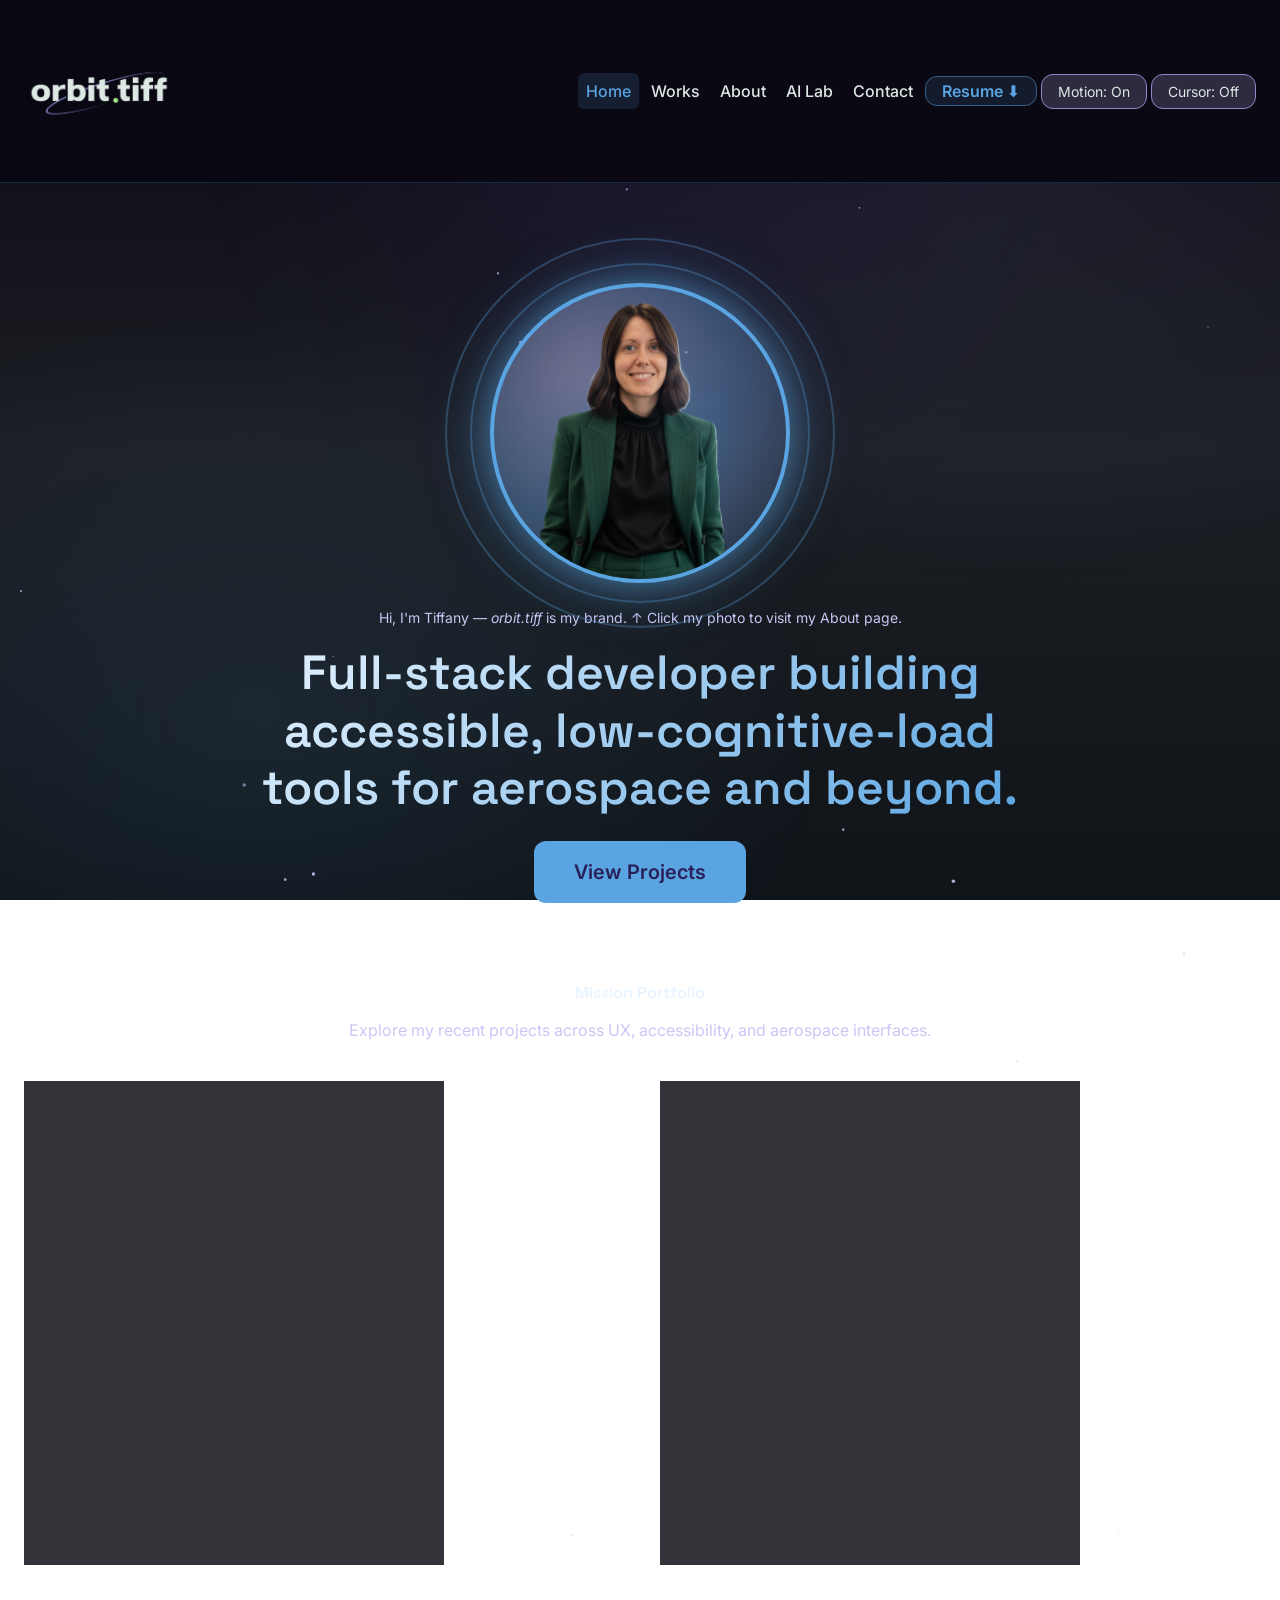
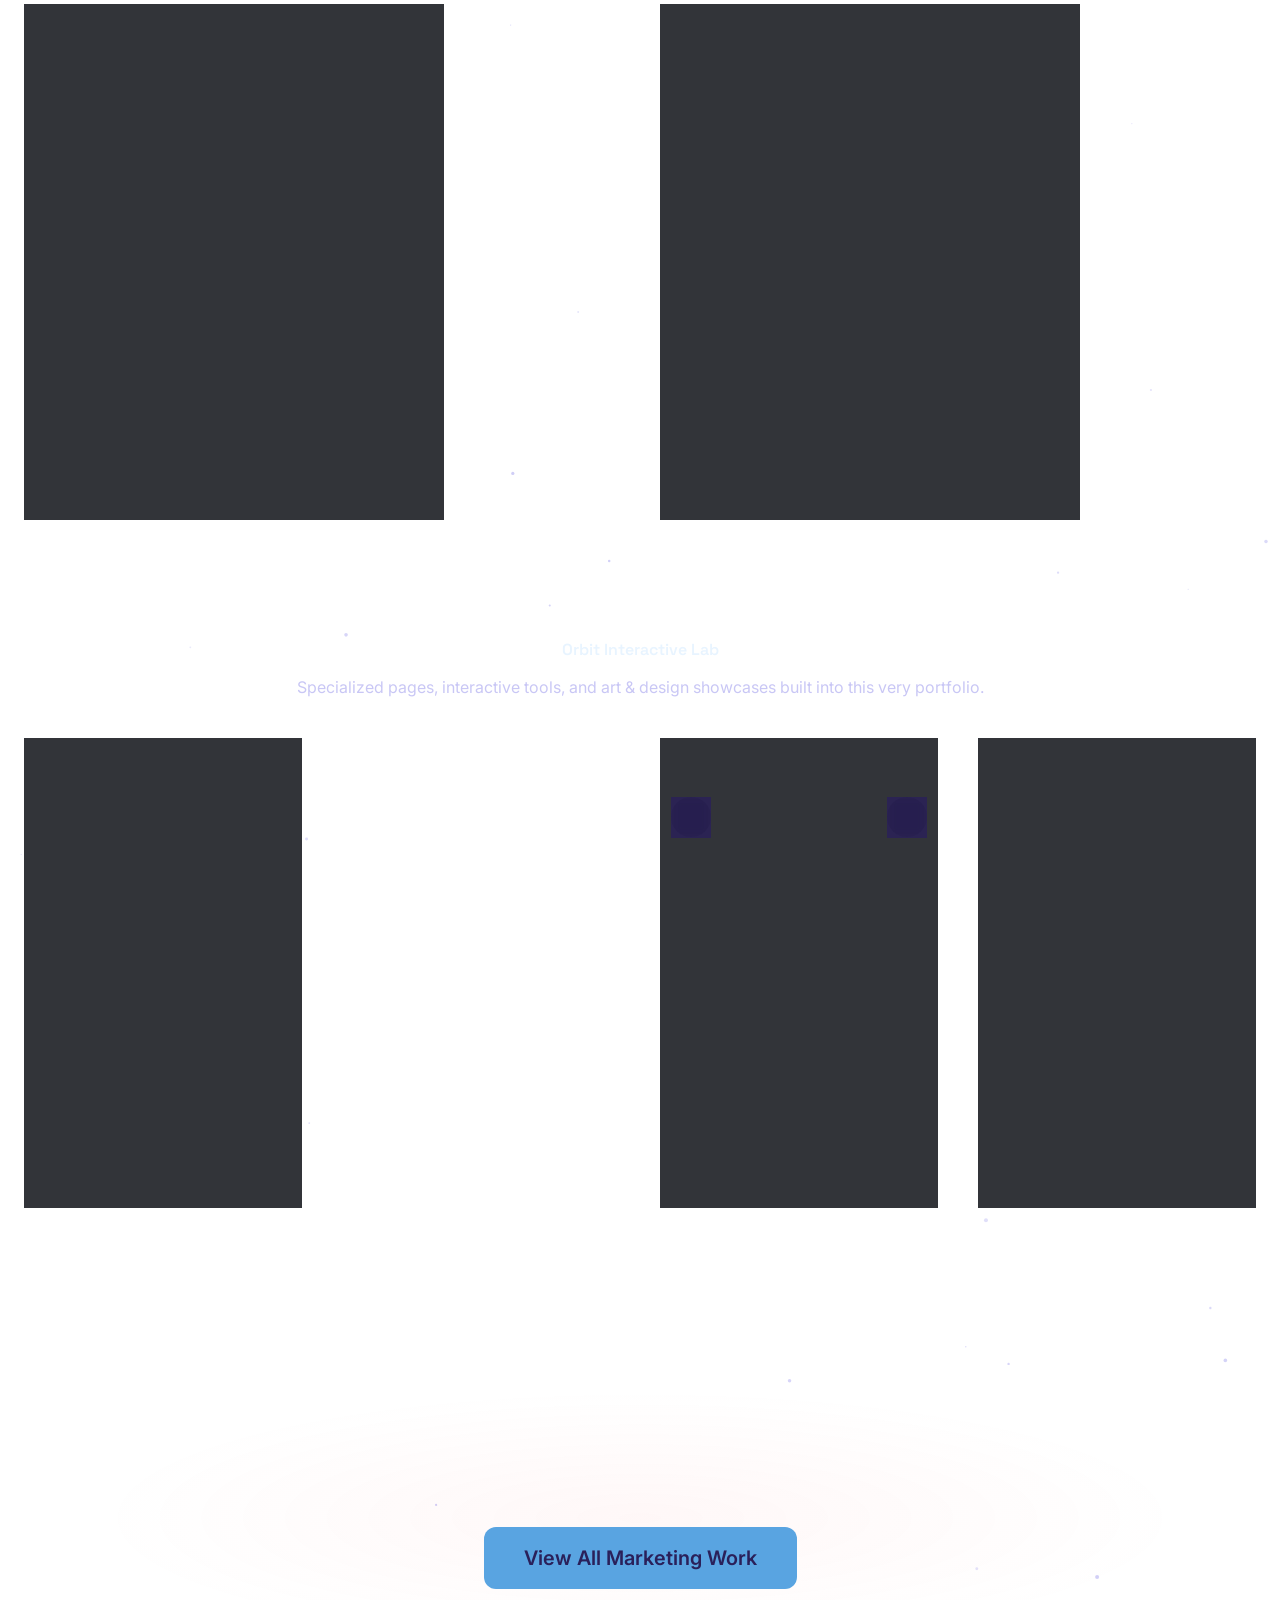
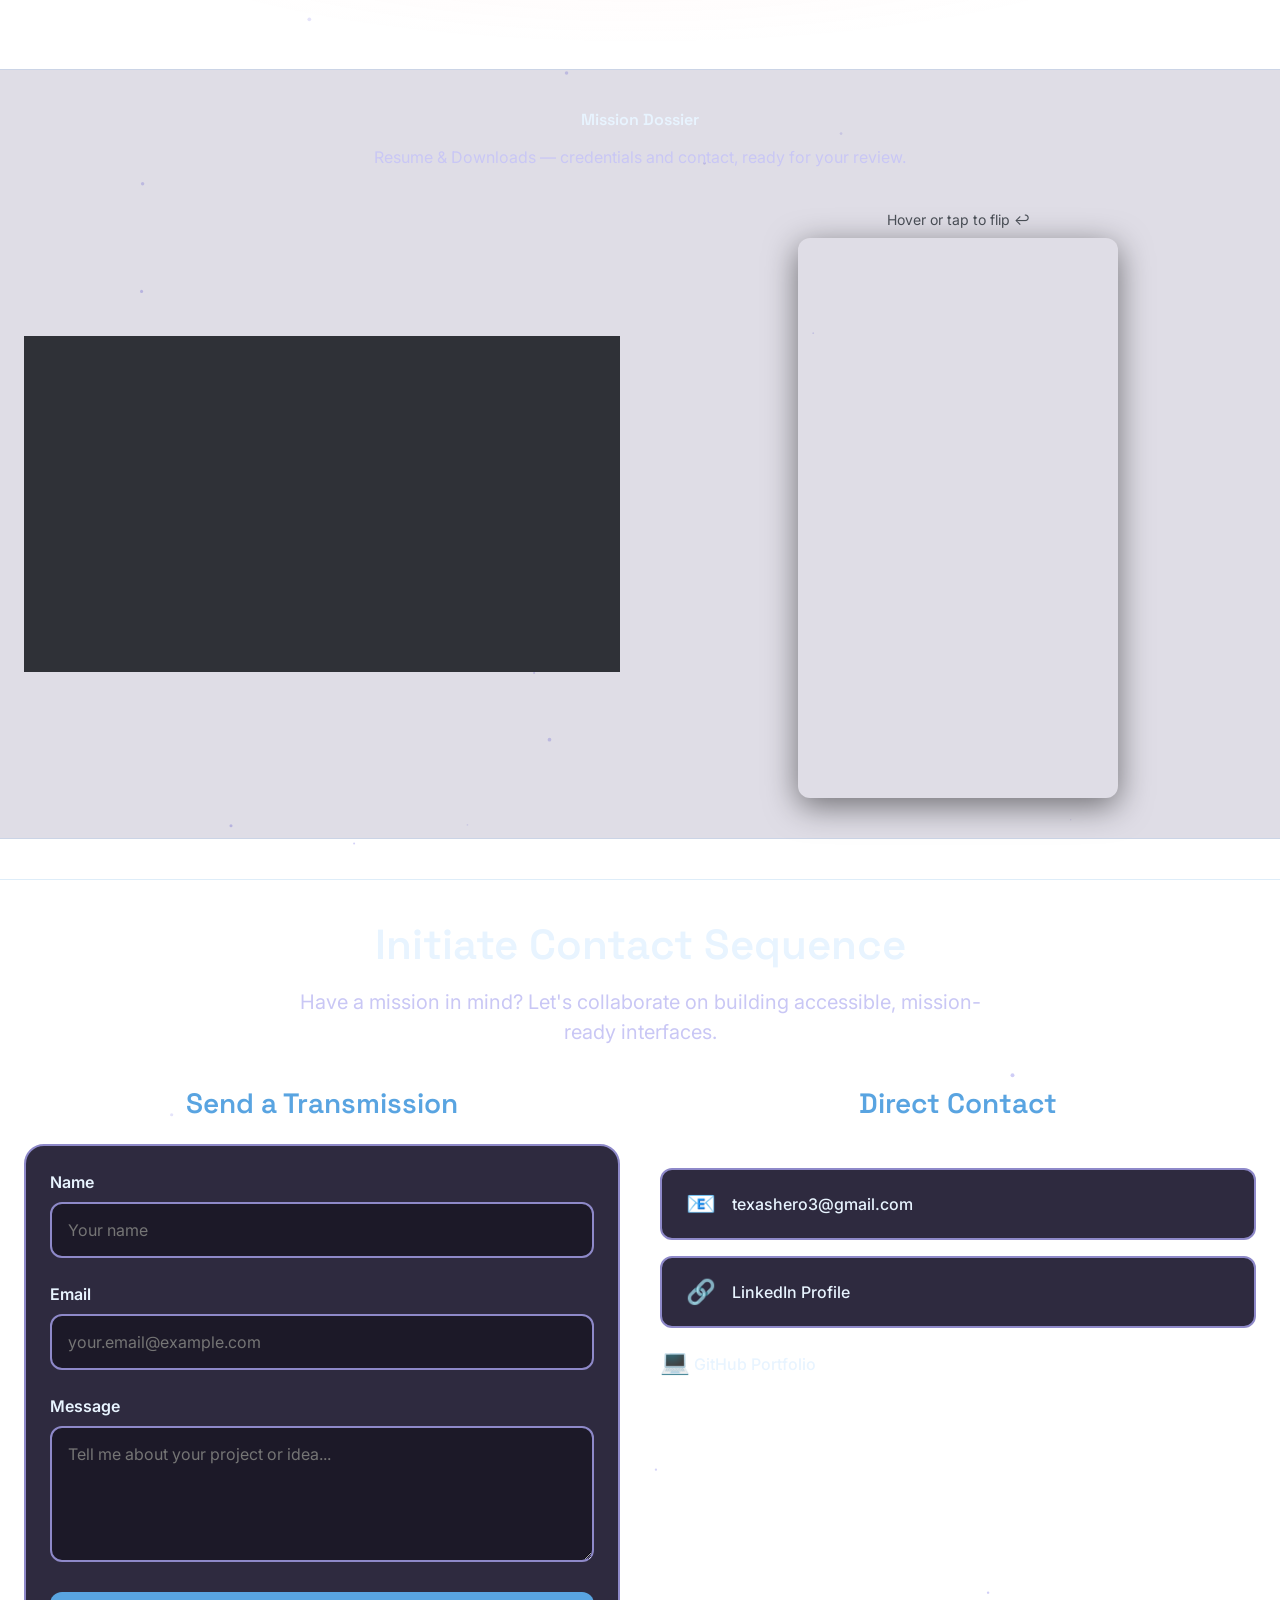
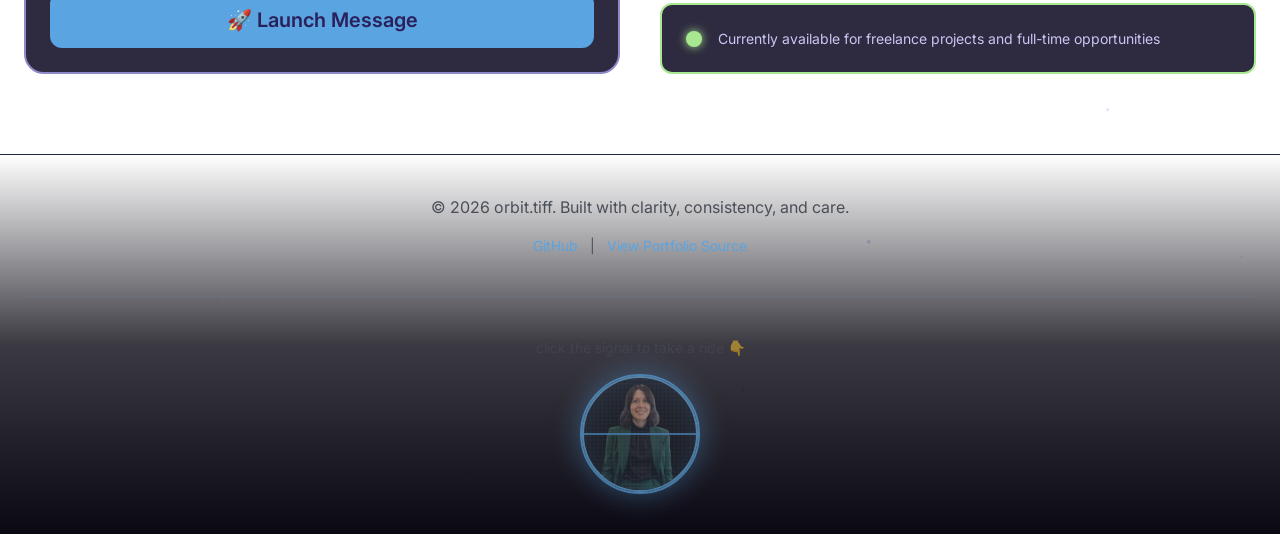
==== commit d6a3af5e: "Add files via upload Removed the image wrapper site link to Rusted Luxe project card while site is b" ====
--- a/index.html
+++ b/index.html
@@ -126,7 +126,7 @@
             <!-- Project Card 1 -->
             <article class="project-card">
               <div class="project-image-wrapper">
-                <a href="https://txdevart.com" target="_blank" rel="noopener noreferrer" aria-label="Visit Rusted Luxe website">
+                <!-- <a href="https://txdevart.com" target="_blank" rel="noopener noreferrer" aria-label="Visit Rusted Luxe website"> -->
                   <img src="images/projects/rustedLuxe.png" alt="Rusted Luxe Texas Horology website preview" class="project-image">
                 </a>
               </div>
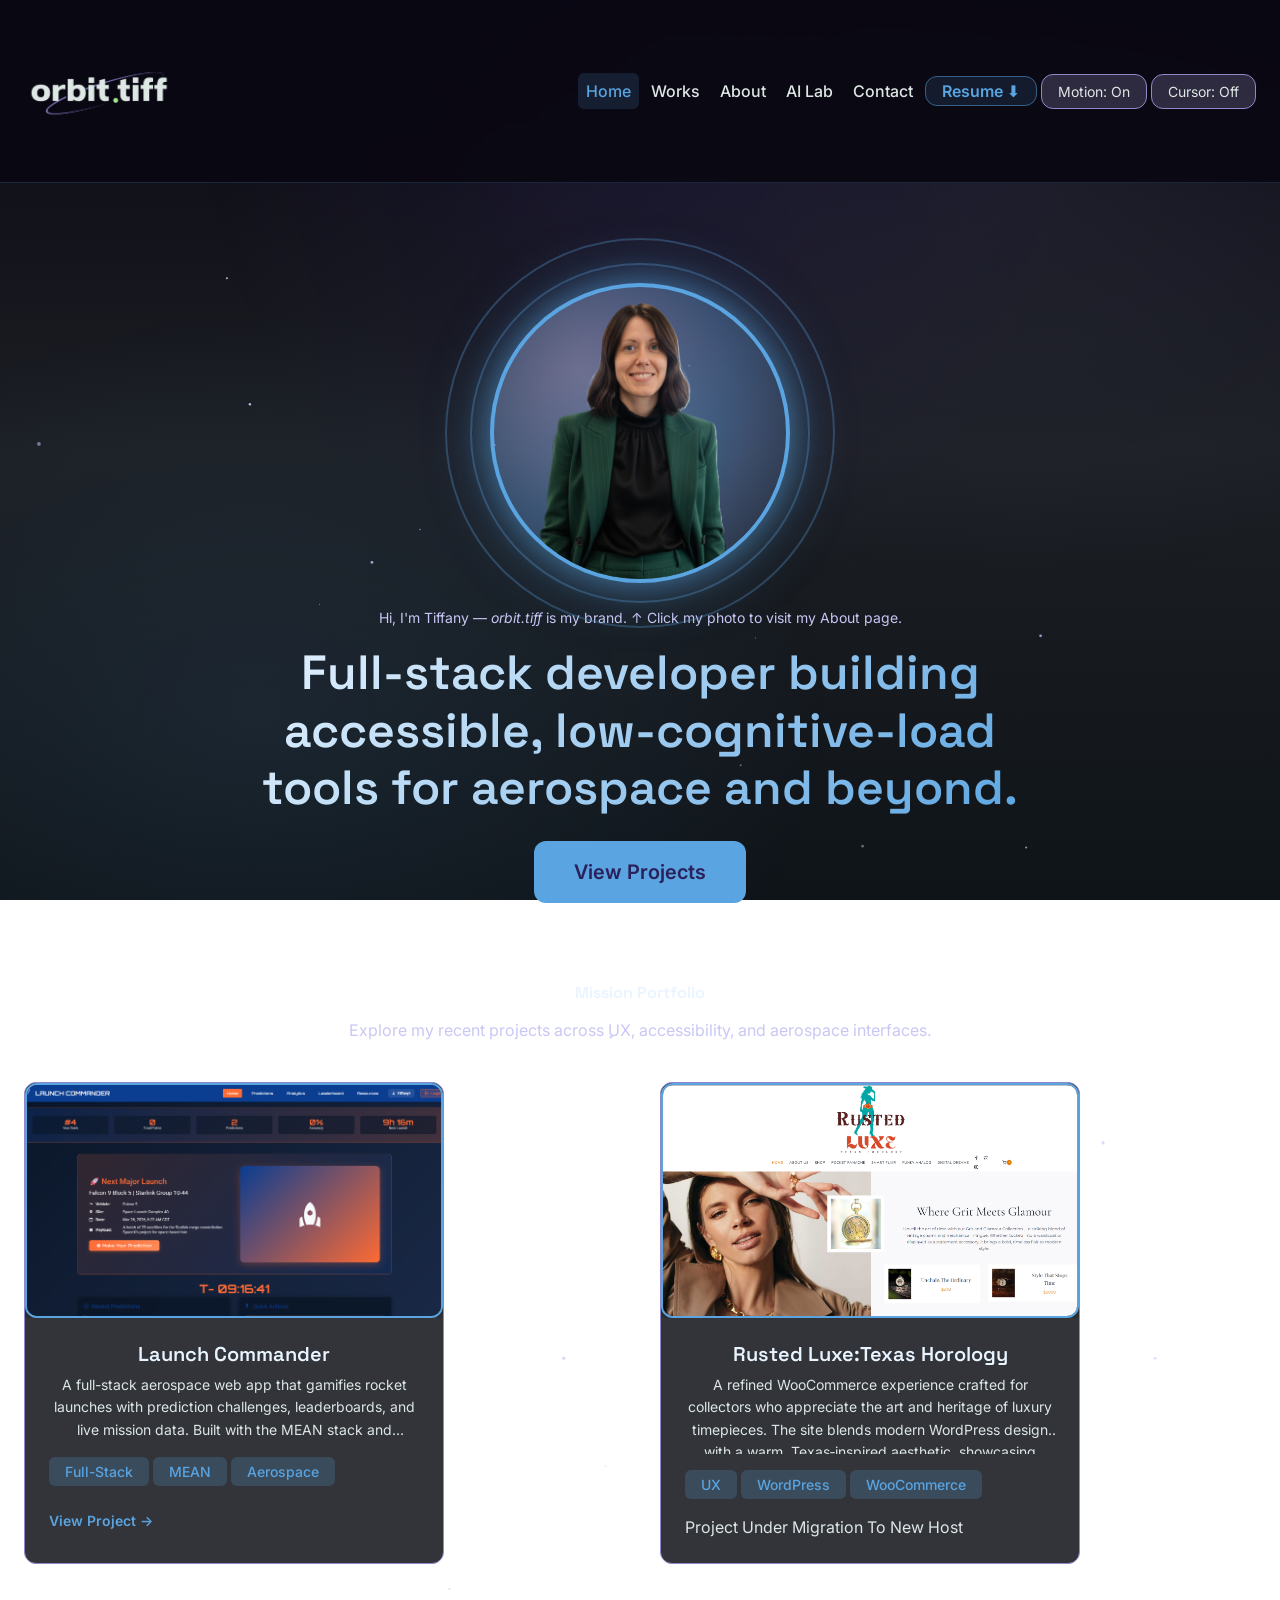
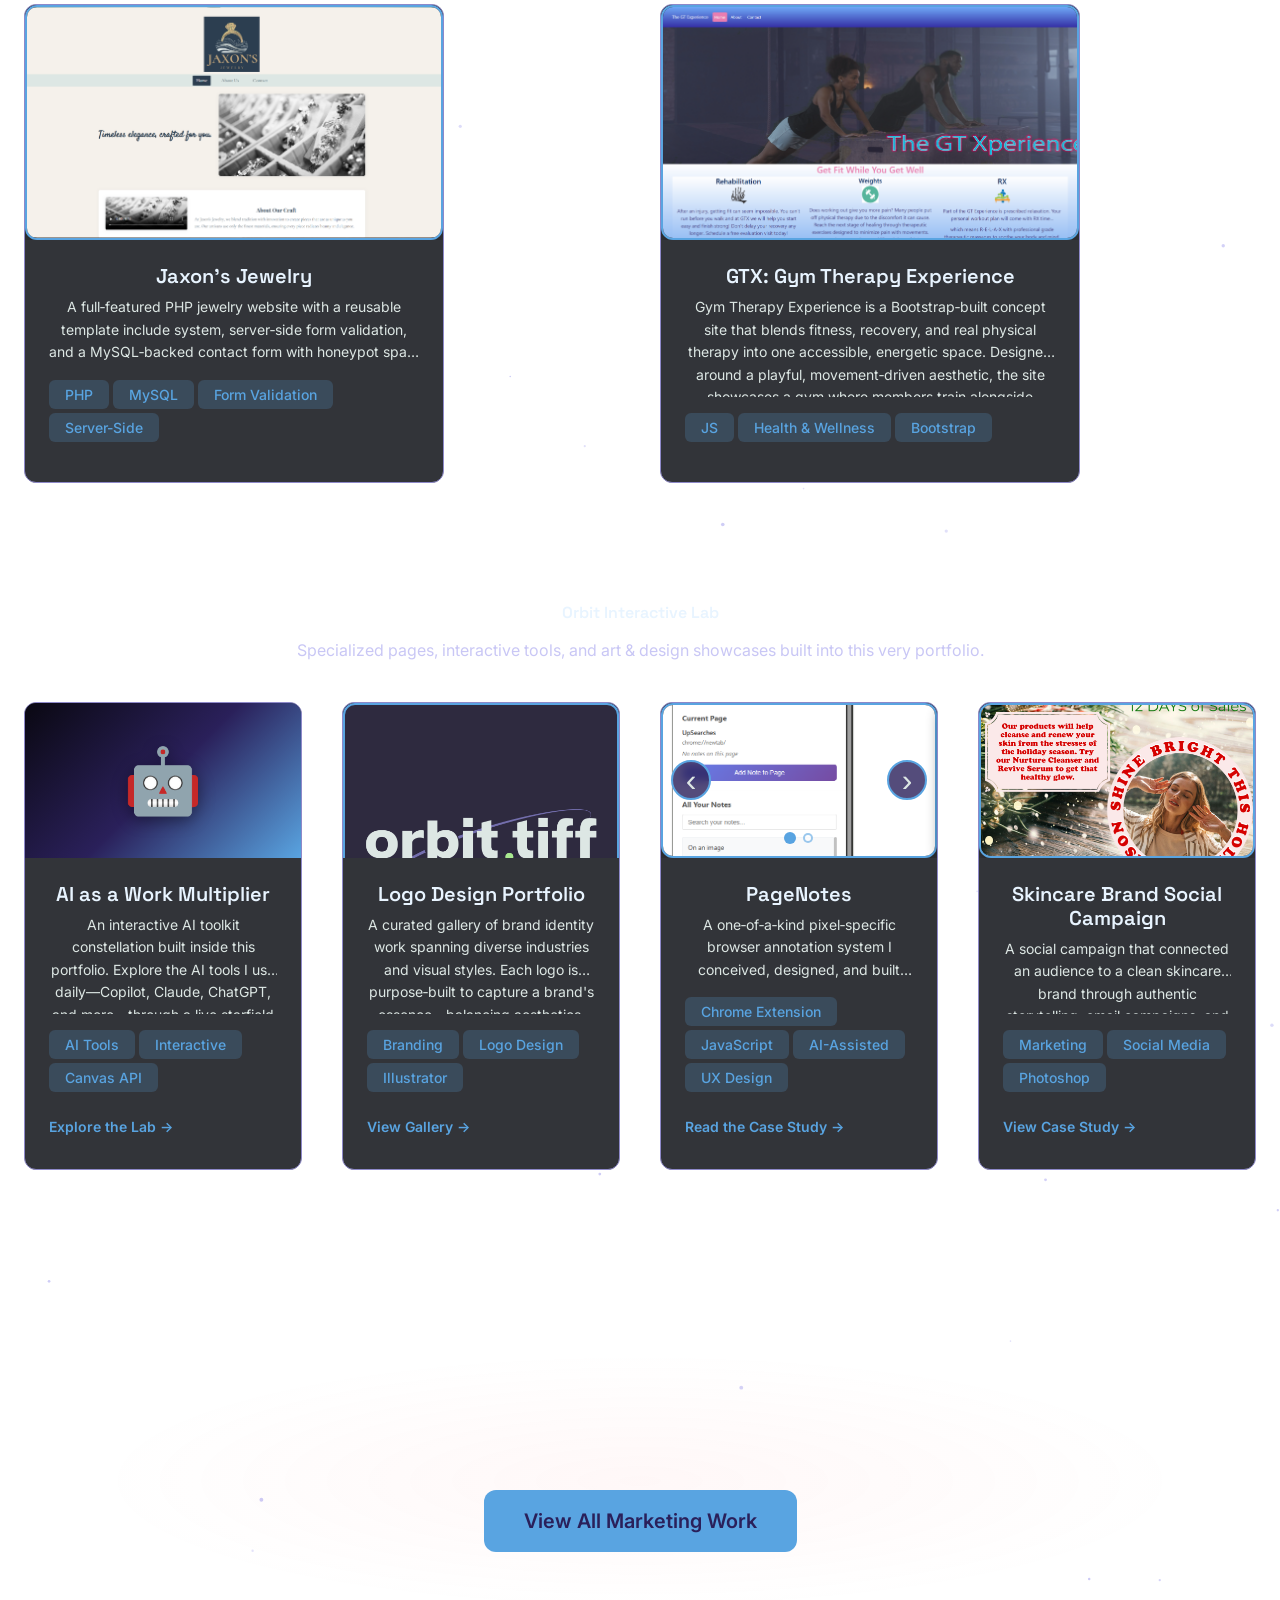
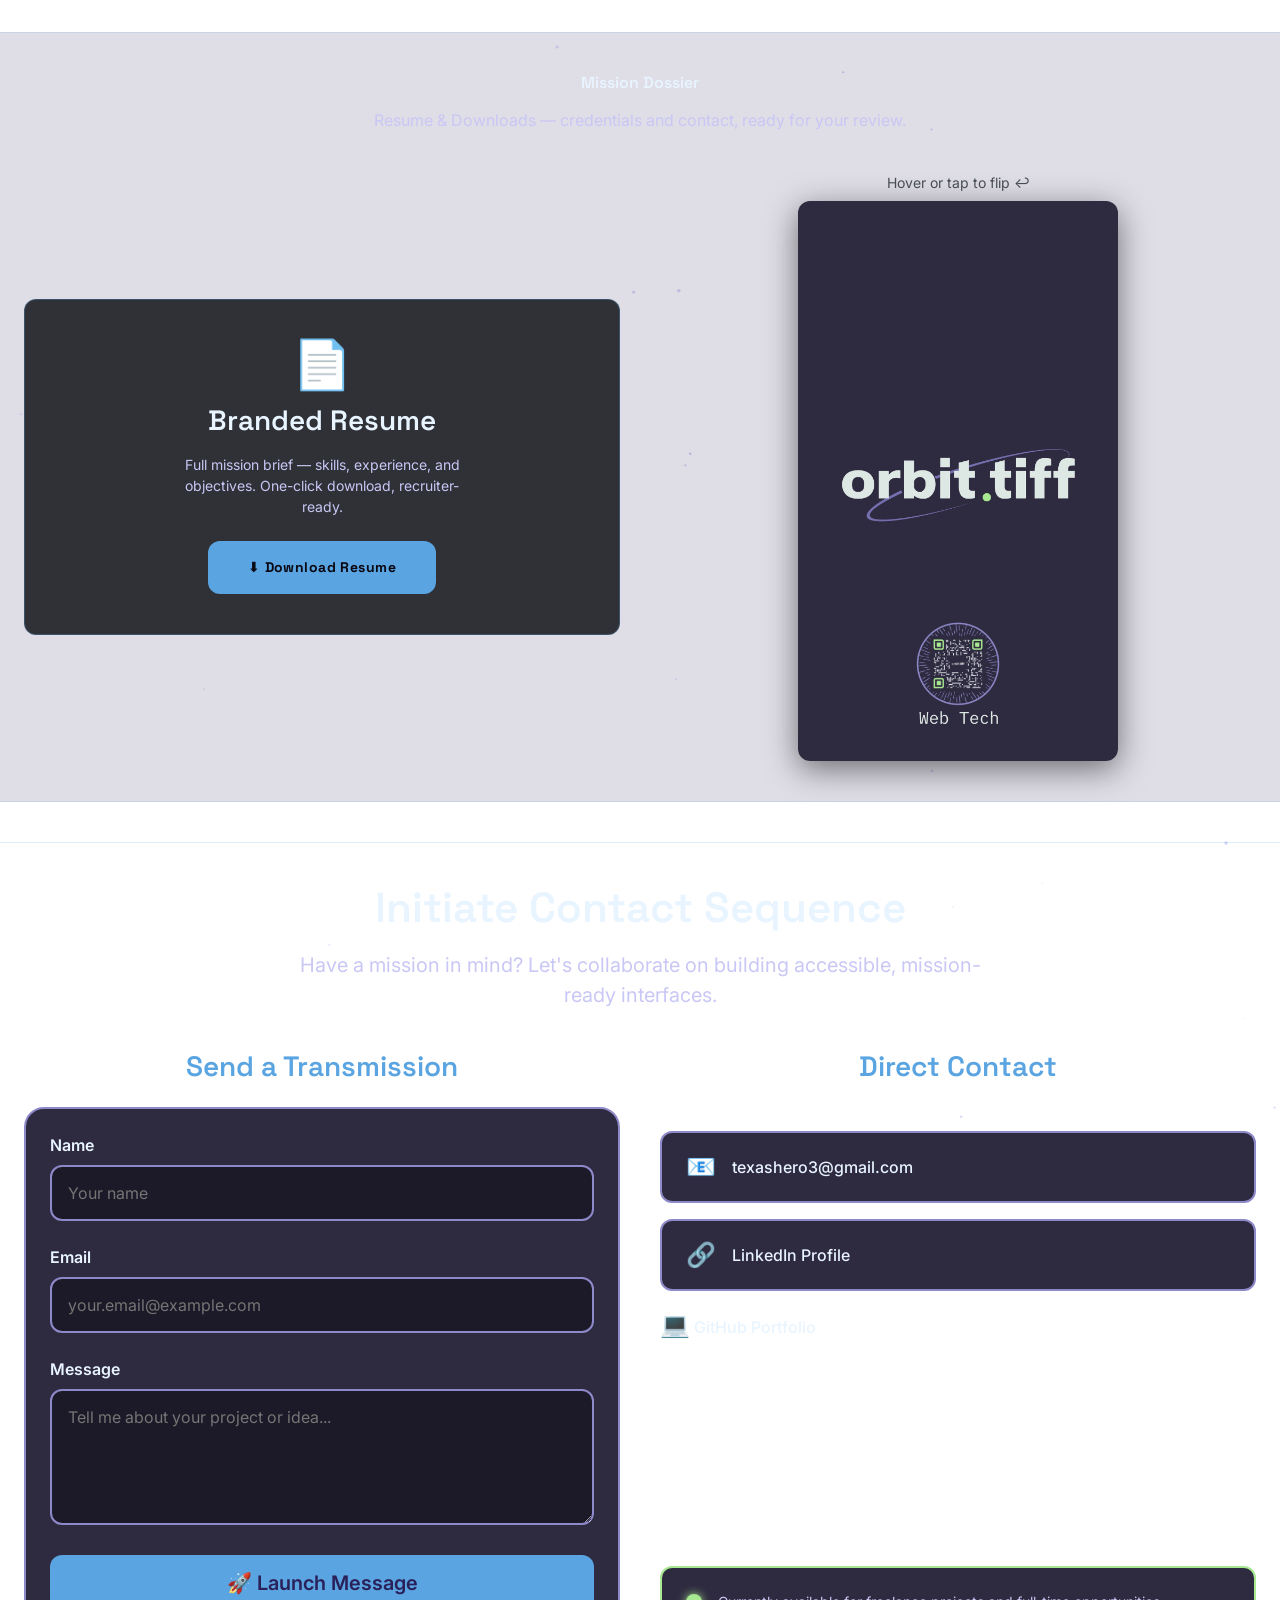
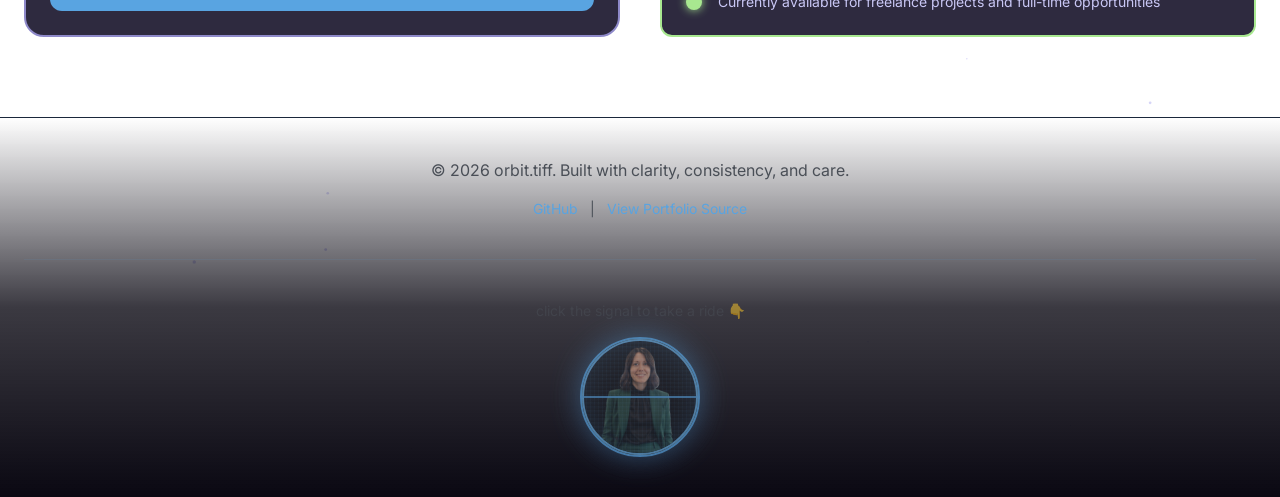
==== commit e9ae71a2: "Add files via upload Removed external links to some sites that are being migrated to new hosting." ====
--- a/index.html
+++ b/index.html
@@ -147,9 +147,7 @@
          
             <article class="project-card">
               <div class="project-image-wrapper">
-                <a href="https://txdevart.com/jaxons_jewelry/" target="_blank" rel="noopener noreferrer" aria-label="Visit Jaxon's Jewelry website">
-                  <img src="images/projects/jaxons.png" alt="Jaxon's Jewelry website preview" class="project-image">
-                </a>
+                <img src="images/projects/jaxons.png" alt="Jaxon's Jewelry website preview" class="project-image">
               </div>
               <div class="project-content">
                 <h3>Jaxon's Jewelry</h3>
@@ -160,16 +158,14 @@
                   <span class="tag">Form Validation</span>
                   <span class="tag">Server-Side</span>
                 </div>
-                <a href="https://txdevart.com/jaxons_jewelry/" class="project-link" target="_blank" rel="noopener noreferrer">View Project →</a>
+                <!-- External link removed -->
               </div>
             </article>
 
             <!-- Project Card 3 -->
             <article class="project-card">
               <div class="project-image-wrapper">
-                <a href="https://txdevart.com/gym_therapy_experience/" target="_blank" rel="noopener noreferrer" aria-label="Visit GTX Gym Therapy Experience website">
-                  <img src="images/projects/GTX.png" alt="GTX Gym Therapy Experience website preview" class="project-image">
-                </a>
+                <img src="images/projects/GTX.png" alt="GTX Gym Therapy Experience website preview" class="project-image">
               </div>
               <div class="project-content">
                 <h3>GTX: Gym Therapy Experience</h3>
@@ -179,7 +175,7 @@
                   <span class="tag">Health & Wellness</span>
                   <span class="tag">Bootstrap</span>
                 </div>
-                <a href="https://txdevart.com/gym_therapy_experience/" class="project-link" target="_blank" rel="noopener noreferrer">View Project →</a>
+                <!-- External link removed -->
               </div>
             </article>
 
